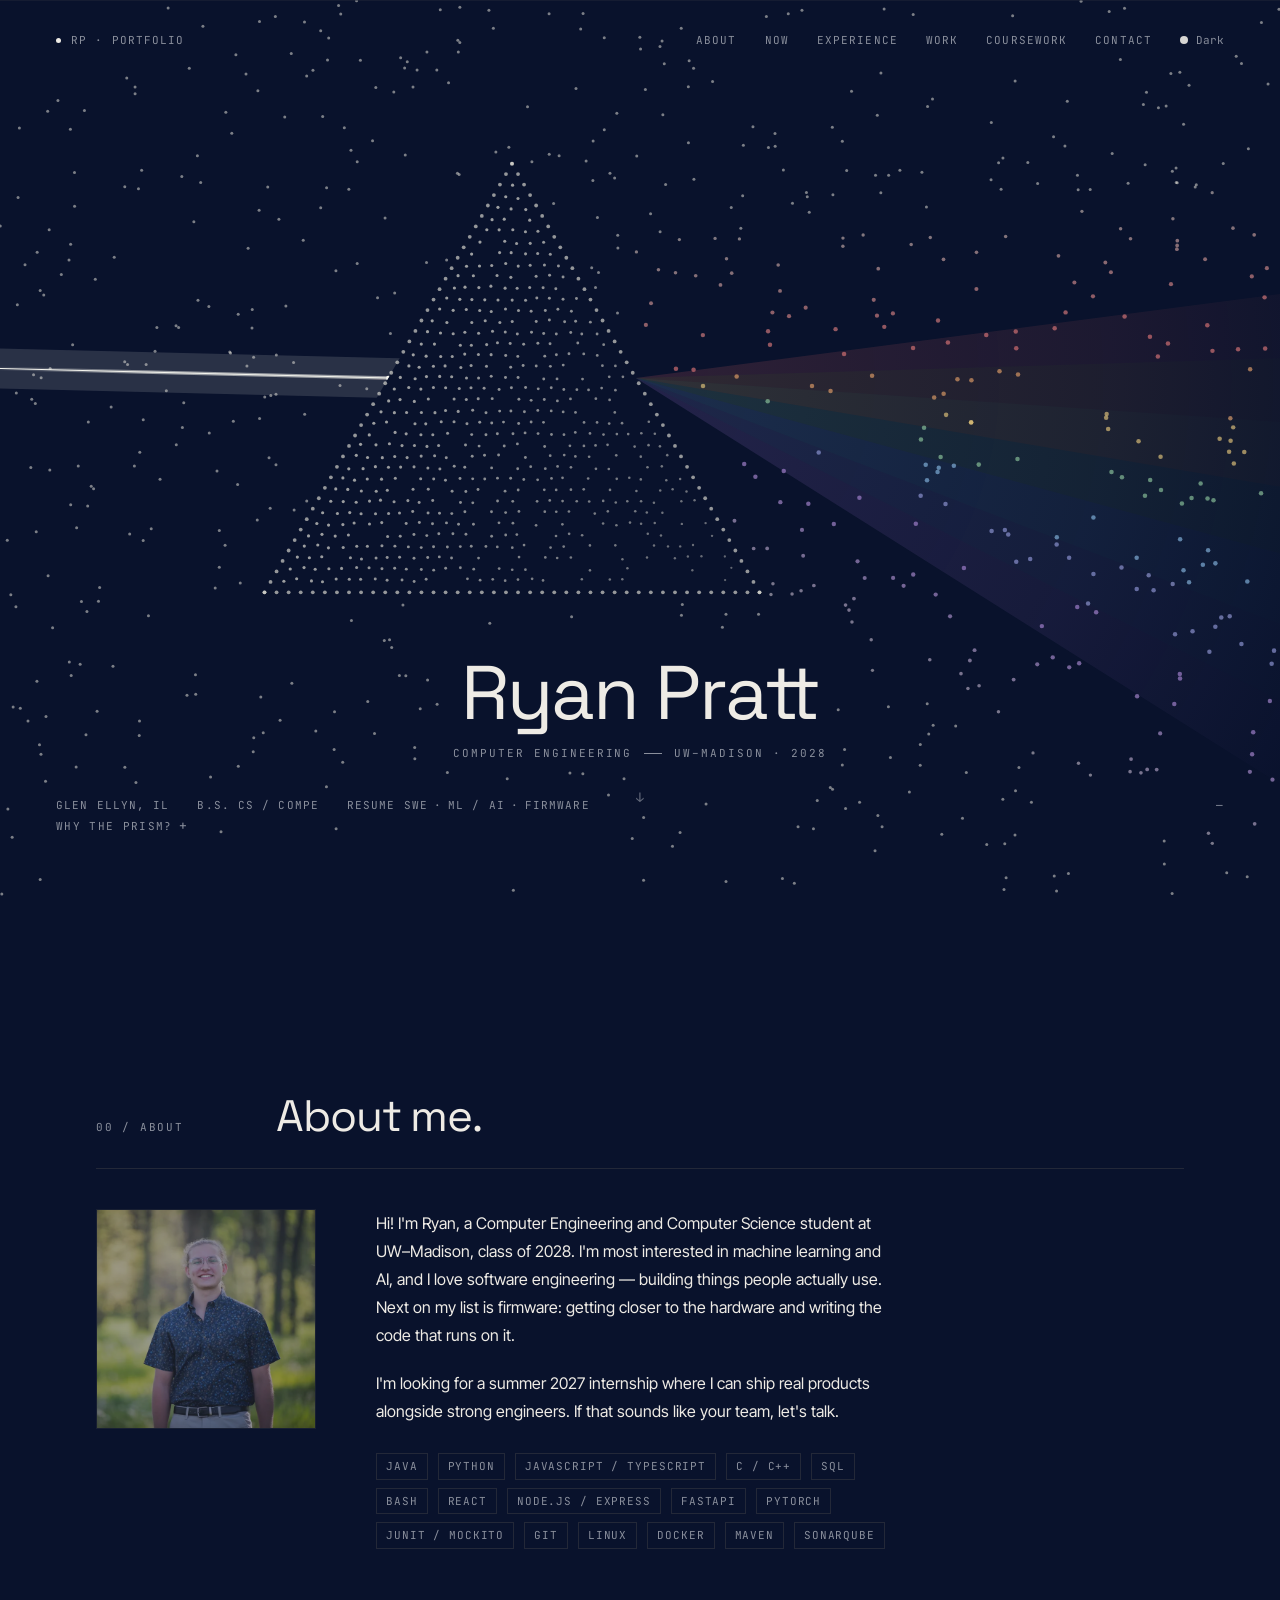
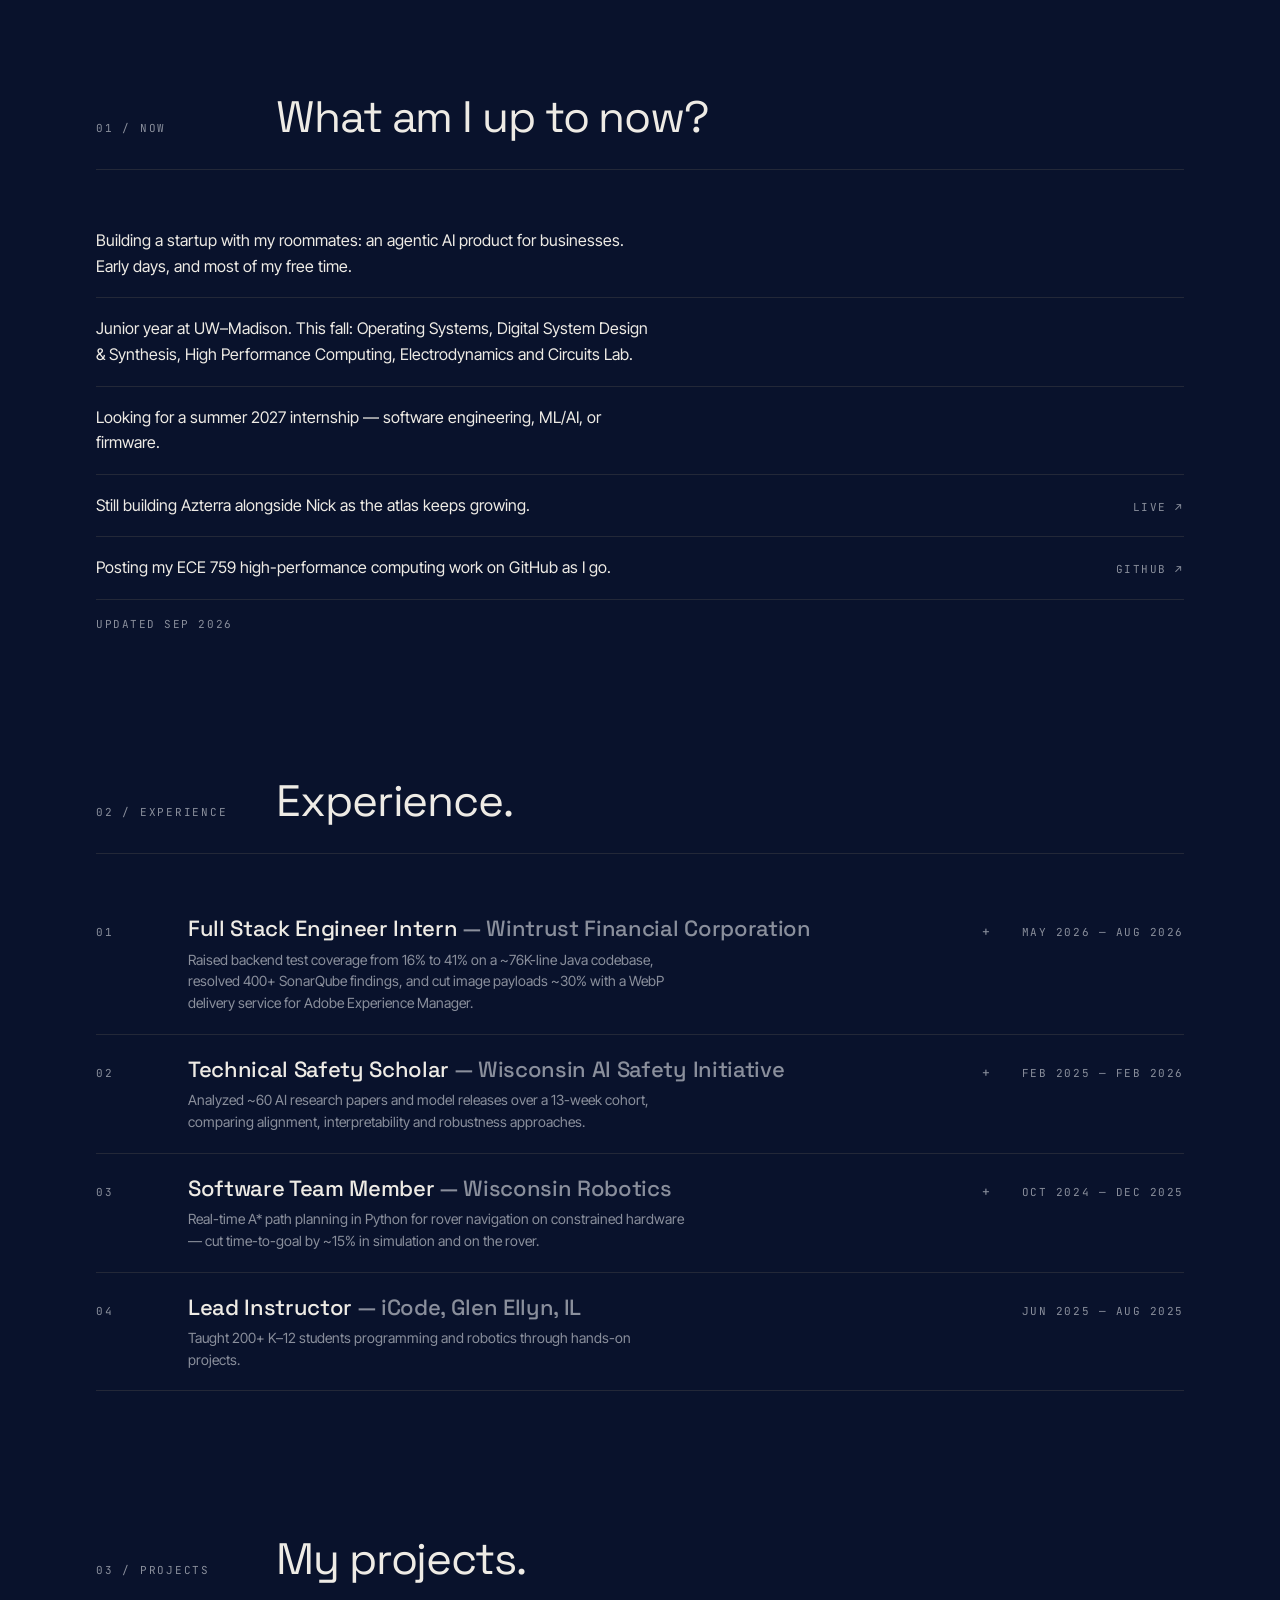
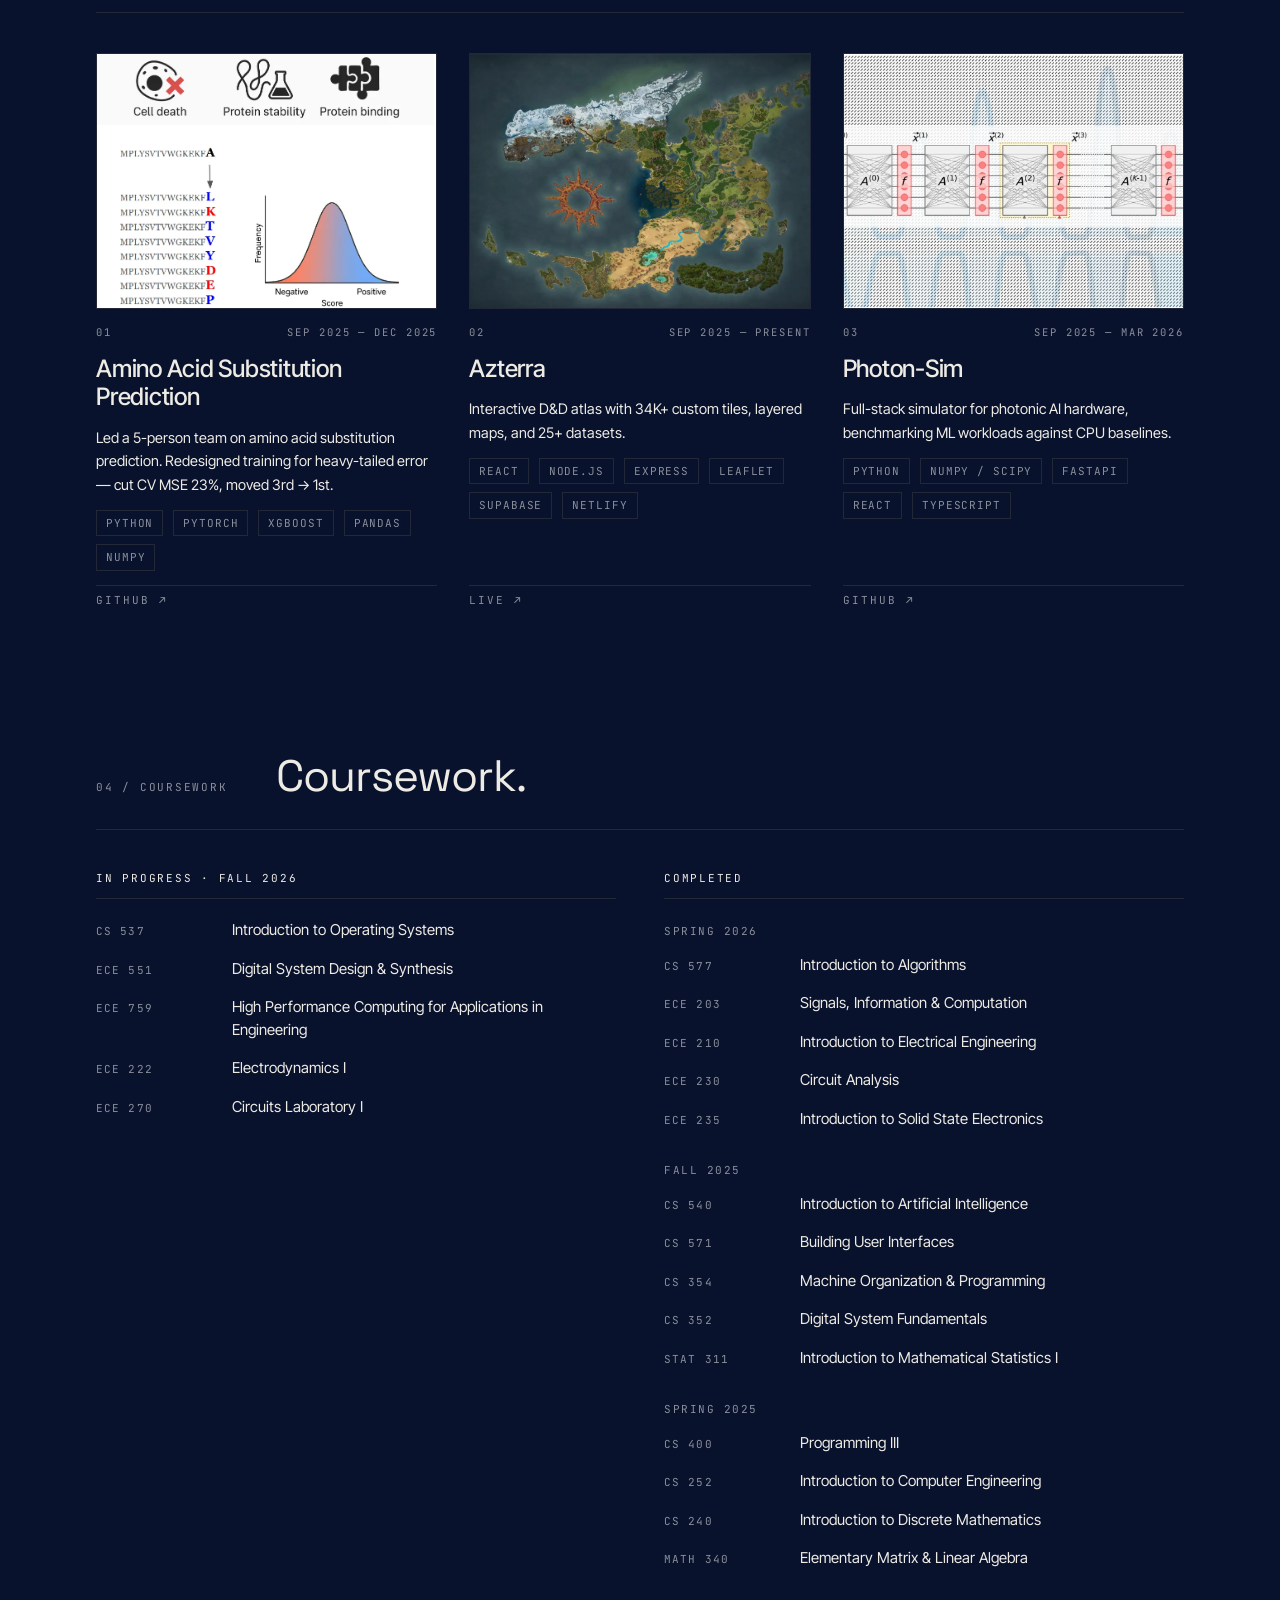
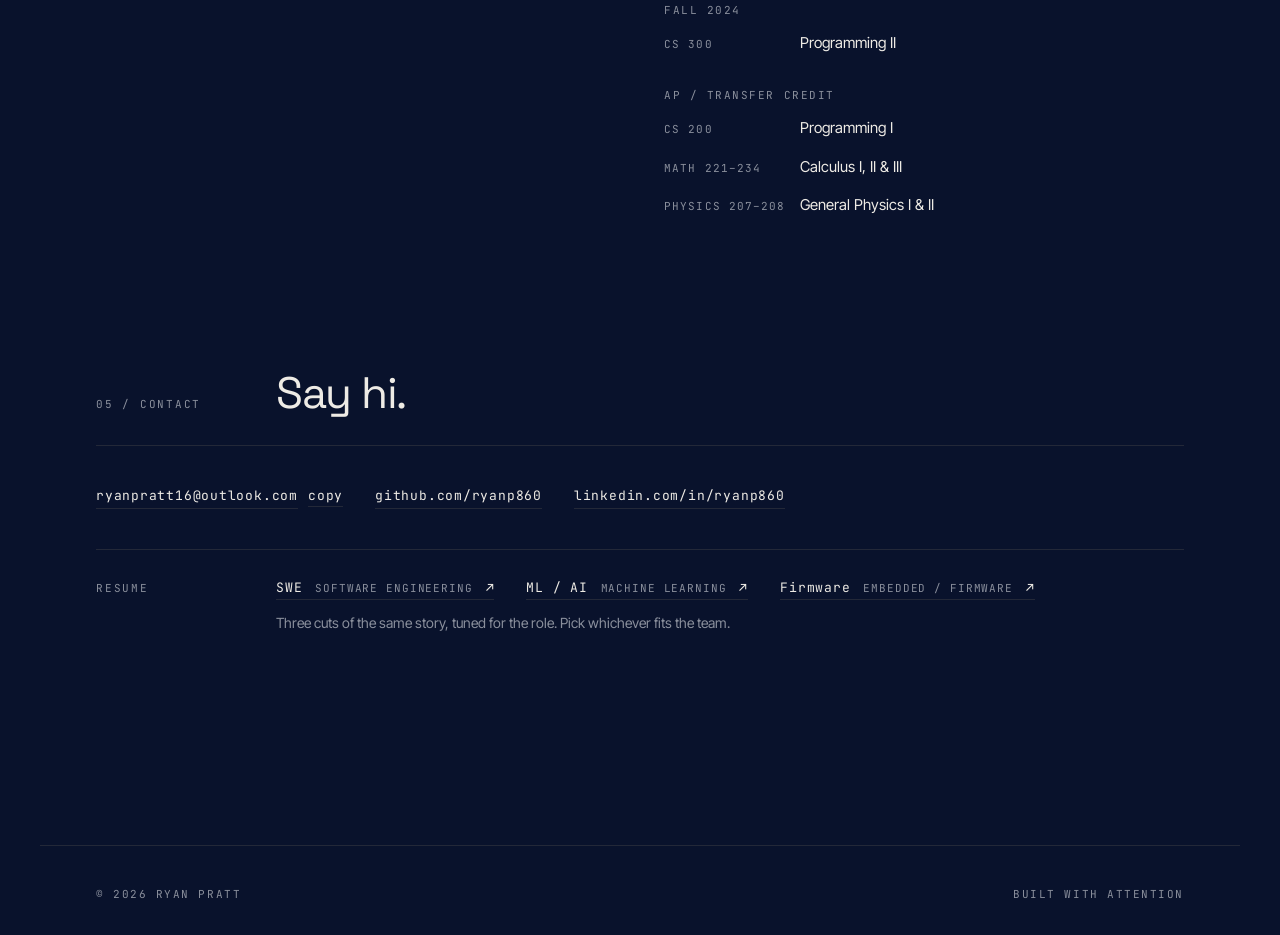
==== index.html @ c86d69ba "deploy from whoami" ====
<!doctype html>
<html lang="en">
  <head>
    <meta charset="UTF-8" />
    <meta name="viewport" content="width=device-width, initial-scale=1.0" />
    <meta name="description" content="Ryan Pratt — Computer Engineering and Computer Science student at UW–Madison. Machine learning and AI, software engineering, firmware next." />
    <title>Ryan Pratt — Portfolio</title>
    <link rel="icon" href="/favicon.svg" type="image/svg+xml" />
    <meta property="og:title" content="Ryan Pratt — Portfolio" />
    <meta property="og:description" content="Computer Engineering and Computer Science student at UW–Madison. Machine learning and AI, software engineering, firmware next." />
    <meta property="og:type" content="website" />
    <meta property="og:url" content="https://ryanp860.github.io/" />
    <meta property="og:image" content="https://ryanp860.github.io/og.jpg" />
    <meta property="og:image:width" content="1200" />
    <meta property="og:image:height" content="630" />
    <meta name="twitter:card" content="summary_large_image" />
    <meta name="theme-color" content="#09122C" />
    <script>
      // Set data-theme before React mounts so the first paint is never wrong,
      // and body transitions (see index.css) don't run on that first paint.
      // Default is always dark; only an explicit toggle (stored below) changes it.
      (function () {
        try {
          var stored = localStorage.getItem('theme');
          document.documentElement.dataset.theme = (stored === 'light' || stored === 'dark') ? stored : 'dark';
        } catch (e) {
          document.documentElement.dataset.theme = 'dark';
        }
      })();
    </script>
    <link rel="preconnect" href="https://fonts.googleapis.com" />
    <link rel="preconnect" href="https://fonts.gstatic.com" crossorigin />
    <link href="https://fonts.googleapis.com/css2?family=Space+Grotesk:wght@300;400;500;600&family=JetBrains+Mono:wght@400;500&family=Inter+Tight:wght@300;400;500&display=swap" rel="stylesheet" />
    <script type="module" crossorigin src="/assets/index-BrUn5KK0.js"></script>
    <link rel="stylesheet" crossorigin href="/assets/index-BzGbll91.css">
  </head>
  <body>
    <div id="root"></div>
  </body>
</html>
---- assets/index-BzGbll91.css ----
:root{--bg: oklch(.975 .006 80);--surface: oklch(.955 .008 80);--ink: oklch(.18 .01 270);--muted: oklch(.48 .01 270);--hairline: oklch(.85 .006 80);--font-display: "Space Grotesk", "Inter Tight", -apple-system, BlinkMacSystemFont, sans-serif;--font-body: "Inter Tight", -apple-system, BlinkMacSystemFont, sans-serif;--font-mono: "JetBrains Mono", ui-monospace, monospace}html[data-theme=dark]{--bg: #09122C;--surface: oklch(.21 .04 270);--ink: oklch(.94 .008 80);--muted: oklch(.65 .02 270);--hairline: oklch(.28 .03 270)}*{box-sizing:border-box}html,body{margin:0;padding:0}html{scroll-padding-top:var(--nav-height, 64px)}body{background:var(--bg);color:var(--ink);font-family:var(--font-body);font-weight:400;font-size:15px;line-height:1.5;-webkit-font-smoothing:antialiased;overflow-x:hidden}html[data-theme-ready] body{transition:background .9s cubic-bezier(.4,0,.2,1),color .9s cubic-bezier(.4,0,.2,1)}.skip-link{position:fixed;top:12px;left:12px;z-index:1000;transform:translateY(-150%);background:var(--bg);color:var(--ink);font-family:var(--font-mono);font-size:12px;letter-spacing:.08em;text-transform:uppercase;text-decoration:none;padding:10px 16px;border:1px solid var(--hairline);transition:transform .16s}.skip-link:focus{transform:translateY(0)}a:focus,button:focus,summary:focus{outline:none}a:focus-visible,button:focus-visible,summary:focus-visible{outline:1px solid var(--ink);outline-offset:3px}.visually-hidden{position:absolute;width:1px;height:1px;padding:0;margin:-1px;overflow:hidden;clip:rect(0,0,0,0);white-space:nowrap;border:0}.stars-canvas{position:fixed;inset:0;width:100%;height:100%;pointer-events:none;z-index:0}.hero{position:relative;min-height:100vh;min-height:100svh;z-index:1}.hero-canvas-layer{position:absolute;inset:0;z-index:0}.prism-canvas{position:absolute;inset:0;width:100%;height:100%;display:block}.hero-chrome{position:relative;z-index:2;display:grid;grid-template-rows:auto 1fr auto;min-height:100vh;min-height:100svh;padding:32px 56px;pointer-events:none}.hero-chrome>*{pointer-events:auto}.hero-chrome .stage{pointer-events:none}.chrome-row{display:flex;justify-content:space-between;align-items:center;font-family:var(--font-mono);font-size:11px;letter-spacing:.1em;text-transform:uppercase;color:var(--muted)}.chrome-row .dot{display:inline-block;width:5px;height:5px;border-radius:50%;background:var(--ink);margin-right:10px;vertical-align:middle}.chrome-row a,.chrome-row button{color:var(--muted);background:none;border:0;font:inherit;text-decoration:none;cursor:pointer;padding:0}.chrome-row a:hover,.chrome-row button:hover{color:var(--ink)}.chrome-row .group{display:flex;gap:28px;align-items:center}.site-nav{display:contents}.chrome-row a.active{color:var(--ink);text-decoration:underline;text-decoration-color:var(--hairline);text-underline-offset:5px}.fixed-nav{position:fixed;top:0;left:0;right:0;z-index:20;padding:14px 56px;background:color-mix(in oklab,var(--bg) 85%,transparent);-webkit-backdrop-filter:blur(10px);backdrop-filter:blur(10px);border-bottom:1px solid var(--hairline);transform:translateY(-100%);transition:transform .2s ease;pointer-events:none}.fixed-nav.is-visible{transform:translateY(0);pointer-events:auto}@media(prefers-reduced-motion:reduce){.fixed-nav{transition:none}}.stage{display:grid;place-items:end center;padding-bottom:4vh}.lockup{position:relative;text-align:center;pointer-events:auto}.lockup .name{font-family:var(--font-display);font-weight:400;font-style:normal;font-size:clamp(40px,6vw,76px);letter-spacing:-.03em;line-height:1;color:var(--ink)}.lockup .role{margin-top:14px;font-family:var(--font-mono);font-size:11px;letter-spacing:.18em;text-transform:uppercase;color:var(--muted)}.lockup .role .sep{display:inline-block;width:18px;height:1px;background:var(--muted);vertical-align:middle;margin:0 12px}.scroll-cue{position:absolute;left:0;right:0;top:100%;margin-top:30px;font-family:var(--font-mono);font-size:13px;line-height:1;color:var(--muted);opacity:0;animation:scroll-cue-in .5s ease forwards 1.5s,scroll-cue-drift 2s ease-in-out infinite 1.5s}@keyframes scroll-cue-in{to{opacity:.7}}@keyframes scroll-cue-drift{0%,to{transform:translateY(0)}50%{transform:translateY(6px)}}@media(prefers-reduced-motion:reduce){.scroll-cue{opacity:.7;animation:none}}.readout{font-variant-numeric:tabular-nums;min-width:170px;text-align:right}@media(max-width:720px){.hero-chrome,.fixed-nav{padding:24px 20px}.chrome-row{flex-wrap:wrap;gap:10px 16px}.chrome-row .group{gap:16px;flex-wrap:wrap}.chrome-row .group>span:first-child{white-space:nowrap}.readout{min-width:0;text-align:left}}@media(max-width:720px){.fixed-nav{padding:14px 8px}.fixed-nav .chrome-row{flex-wrap:nowrap;gap:0;letter-spacing:0}.fixed-nav .chrome-row .group:first-child{display:none}.fixed-nav .chrome-row .group:last-child{gap:5px;flex-wrap:nowrap}.fixed-nav .chrome-row a,.fixed-nav .chrome-row button{white-space:nowrap;flex-shrink:0}.fixed-nav .theme-toggle .pip{display:none!important}}main{position:relative;z-index:1;padding:120px 56px 140px;max-width:1200px;margin:0 auto}@media(max-width:720px){main{padding:80px 24px 100px}}section{padding:72px 0}html.js-reveal [data-reveal]{opacity:0;transform:translateY(12px);transition:opacity .5s ease-out,transform .5s ease-out;transition-delay:calc(var(--reveal-i, 0) * 60ms)}html.js-reveal [data-reveal].is-revealed{opacity:1;transform:translateY(0)}@media(prefers-reduced-motion:reduce){html.js-reveal [data-reveal]{opacity:1;transform:none;transition:none}}.section-head{display:grid;grid-template-columns:140px 1fr;gap:40px;align-items:baseline;padding-bottom:28px;border-bottom:1px solid var(--hairline)}.section-head .marker{font-family:var(--font-mono);font-size:11px;letter-spacing:.16em;text-transform:uppercase;color:var(--muted)}.section-head h2{margin:0;font-family:var(--font-display);font-weight:400;font-size:clamp(28px,3.6vw,44px);letter-spacing:-.025em;line-height:1.1}.section-head h2 em,.proj-head-row h2 em{font-style:normal}.two-col{display:grid;grid-template-columns:minmax(180px,240px) 1fr;gap:40px;margin-top:40px}.two-col .marker{font-family:var(--font-mono);font-size:11px;letter-spacing:.16em;text-transform:uppercase;color:var(--muted);padding-top:4px}@media(max-width:720px){.section-head,.two-col{grid-template-columns:1fr;gap:16px}}.proj-head-row{display:flex;align-items:baseline;gap:20px;flex-wrap:wrap}.proj-head-row h2{flex:0 0 auto}.proj-peek{background:none;border:none;font-family:var(--font-mono);font-size:12px;letter-spacing:.06em;color:var(--muted);cursor:pointer;padding:0 0 4px;margin-left:4px;text-decoration:none;transition:color .16s}.proj-peek:hover{color:var(--ink)}.back-arrow{background:none;border:1px solid var(--hairline);width:34px;height:34px;border-radius:50%;color:var(--ink);cursor:pointer;font-size:16px;line-height:1;display:inline-flex;align-items:center;justify-content:center;transition:border-color .16s,transform .16s;flex:0 0 auto}.back-arrow:hover{border-color:var(--ink);transform:translate(-2px)}.proj-link.placeholder{color:var(--muted);opacity:.6}@keyframes slideInFromRight{0%{opacity:0;transform:translate(28px)}to{opacity:1;transform:translate(0)}}@keyframes slideInFromLeft{0%{opacity:0;transform:translate(-28px)}to{opacity:1;transform:translate(0)}}.proj-slide-in-forward{animation:slideInFromRight .38s cubic-bezier(.2,.7,.2,1) both}.proj-slide-in-back{animation:slideInFromLeft .38s cubic-bezier(.2,.7,.2,1) both}.proj-slide-in{animation:slideInFromRight .38s cubic-bezier(.2,.7,.2,1) both}@keyframes projEnterRight{0%{opacity:0;transform:translate(32px)}to{opacity:1;transform:translate(0)}}@keyframes projEnterLeft{0%{opacity:0;transform:translate(-32px)}to{opacity:1;transform:translate(0)}}@keyframes projExitLeft{0%{opacity:1;transform:translate(0)}to{opacity:0;transform:translate(-24px)}}@keyframes projExitRight{0%{opacity:1;transform:translate(0)}to{opacity:0;transform:translate(24px)}}.proj-enter-forward{animation:projEnterRight .3s cubic-bezier(.2,.7,.2,1) both}.proj-enter-back{animation:projEnterLeft .3s cubic-bezier(.2,.7,.2,1) both}.proj-exit-forward{animation:projExitLeft .22s cubic-bezier(.5,0,.75,0) both;pointer-events:none}.proj-exit-back{animation:projExitRight .22s cubic-bezier(.5,0,.75,0) both;pointer-events:none}@media(prefers-reduced-motion:reduce){.proj-slide-in-forward,.proj-slide-in-back,.proj-slide-in,.proj-enter-forward,.proj-enter-back,.proj-exit-forward,.proj-exit-back{animation:none}}.proj-grid{margin-top:40px;display:grid;grid-template-columns:repeat(3,1fr);gap:32px}.proj-card{position:relative;display:flex;flex-direction:column;gap:14px}.proj-title-link{color:inherit;text-decoration:none}.proj-title-link:after{content:"";position:absolute;inset:0}.proj-image{aspect-ratio:4 / 3;width:100%;background:var(--surface);border:1px solid var(--hairline);display:flex;align-items:center;justify-content:center;overflow:hidden;position:relative}.proj-image img{width:100%;height:100%;object-fit:cover;display:block;transition:transform .4s ease}.proj-card:hover .proj-image img{transform:scale(1.02)}.proj-image>span{font-family:var(--font-mono);font-size:10.5px;letter-spacing:.2em;text-transform:uppercase;color:var(--muted);opacity:.6}.proj-meta{display:flex;justify-content:space-between;align-items:baseline;font-family:var(--font-mono);font-size:10.5px;letter-spacing:.18em;text-transform:uppercase;color:var(--muted);padding-top:2px}.proj-title{margin:0;font-family:var(--font-body);font-style:normal;font-weight:500;font-size:clamp(20px,2vw,24px);line-height:1.2;letter-spacing:-.01em;color:var(--ink)}.proj-blurb{margin:0;font-size:14.5px;line-height:1.6;color:var(--ink);max-width:44ch;text-wrap:pretty}.proj-tech{list-style:none;padding:0;margin:0;display:flex;flex-wrap:wrap;gap:8px 10px}.proj-tech li{font-family:var(--font-mono);font-size:11px;letter-spacing:.08em;text-transform:uppercase;color:var(--muted);border:1px solid var(--hairline);padding:4px 9px}.proj-link{position:relative;z-index:1;font-family:var(--font-mono);font-size:11px;letter-spacing:.18em;text-transform:uppercase;color:var(--muted);text-decoration:none;margin-top:auto;padding-top:6px;border-top:1px solid var(--hairline);transition:color .16s}.proj-link:hover{color:var(--ink)}@media(max-width:880px){.proj-grid{grid-template-columns:1fr;gap:44px}.proj-image{aspect-ratio:16 / 10}}.about-photo{display:flex;justify-content:flex-start;align-items:flex-start}.photo-slot{aspect-ratio:1 / 1;width:100%;max-width:220px;background:var(--surface);border:1px solid var(--hairline);display:flex;align-items:center;justify-content:center;font-family:var(--font-mono);font-size:10px;letter-spacing:.2em;text-transform:uppercase;color:var(--muted);opacity:.6}.photo-slot img{width:100%;height:100%;object-fit:cover;object-position:100% center;display:block}.about p{max-width:58ch;font-size:16px;line-height:1.75;margin:0 0 20px;color:var(--ink)}.about-skills{list-style:none;padding:0;margin:28px 0 0;display:flex;flex-wrap:wrap;gap:8px 10px;max-width:58ch}.about-skills li{font-family:var(--font-mono);font-size:11px;letter-spacing:.08em;text-transform:uppercase;color:var(--muted);border:1px solid var(--hairline);padding:4px 9px}.now-list{list-style:none;padding:0;margin:40px 0 0}.now-list li{display:flex;justify-content:space-between;align-items:baseline;gap:24px;padding:18px 0;border-bottom:1px solid var(--hairline)}.now-text{font-size:16px;line-height:1.6;max-width:62ch;color:var(--ink)}.now-link{flex:0 0 auto;font-family:var(--font-mono);font-size:11px;letter-spacing:.14em;text-transform:uppercase;color:var(--muted);text-decoration:none;transition:color .16s}.now-link:hover{color:var(--ink)}.now-updated{margin:16px 0 0;font-family:var(--font-mono);font-size:11px;letter-spacing:.14em;text-transform:uppercase;color:var(--muted)}@media(max-width:720px){.now-list li{flex-direction:column;gap:8px}}.course-cols{display:grid;grid-template-columns:1fr 1fr;gap:48px;margin-top:40px}.course-term{font-family:var(--font-mono);font-size:11px;letter-spacing:.16em;text-transform:uppercase;color:var(--ink);padding-bottom:12px;border-bottom:1px solid var(--hairline)}.course-subterm{font-family:var(--font-mono);font-size:11px;letter-spacing:.14em;text-transform:uppercase;color:var(--muted);margin:24px 0 6px}.course-group-current .course-list{margin-top:12px}.course-list{list-style:none;padding:0;margin:0}.course-list li{display:grid;grid-template-columns:120px 1fr;gap:16px;align-items:baseline;padding:8px 0}.course-code{font-family:var(--font-mono);font-size:11px;letter-spacing:.1em;color:var(--muted);white-space:nowrap}.course-name{font-size:15px;line-height:1.5;color:var(--ink)}@media(max-width:880px){.course-cols{grid-template-columns:1fr;gap:40px}}@media(max-width:720px){.course-list li{grid-template-columns:100px 1fr;gap:12px}}.contact-row{margin-top:40px;display:flex;flex-wrap:wrap;gap:32px}.contact-row a{font-family:var(--font-mono);font-size:13px;letter-spacing:.06em;color:var(--ink);text-decoration:none;border-bottom:1px solid var(--hairline);padding-bottom:2px;transition:border-color .16s}.contact-row a:hover{border-color:var(--ink)}.contact-email-pair{display:inline-flex;align-items:baseline;gap:10px}.copy-btn{font-family:var(--font-mono);font-size:13px;letter-spacing:.06em;color:var(--ink);background:none;border:0;border-bottom:1px solid var(--hairline);padding:0 0 2px;cursor:pointer;transition:border-color .16s}.copy-btn:hover{border-color:var(--ink)}.chrome-row .resume-links a{border-bottom:1px solid transparent;transition:color .16s,border-color .16s}.chrome-row .resume-links a:hover{color:var(--ink);border-bottom-color:var(--hairline)}.chrome-row .resume-sep{margin:0 6px}.resume-row{margin-top:40px;padding-top:28px;border-top:1px solid var(--hairline);display:grid;grid-template-columns:140px 1fr;gap:12px 40px;align-items:baseline}.resume-label{font-family:var(--font-mono);font-size:11px;letter-spacing:.16em;text-transform:uppercase;color:var(--muted)}.resume-list{display:flex;flex-wrap:wrap;gap:12px 32px}.resume-list a{font-family:var(--font-mono);font-size:13px;letter-spacing:.06em;color:var(--ink);text-decoration:none;border-bottom:1px solid var(--hairline);padding-bottom:2px;transition:border-color .16s}.resume-list a:hover{border-color:var(--ink)}.resume-note{color:var(--muted);font-size:11px;letter-spacing:.08em;text-transform:uppercase;margin:0 4px}.resume-hint{grid-column:2;margin:0;font-size:14px;color:var(--muted);max-width:58ch}@media(max-width:720px){.resume-row{grid-template-columns:1fr;gap:12px}.resume-hint{grid-column:1}}.exp-list{list-style:none;padding:0;margin:0}.exp-list li{display:grid;grid-template-columns:60px 1fr auto;gap:32px;align-items:baseline;padding:20px 0;border-bottom:1px solid var(--hairline)}.exp-list .num{font-family:var(--font-mono);font-size:11px;letter-spacing:.16em;color:var(--muted)}.exp-list .role-title{font-family:var(--font-display);font-style:normal;font-weight:500;font-size:clamp(18px,1.8vw,22px);line-height:1.3;letter-spacing:-.015em}.exp-list .role-title .org{font-style:normal;color:var(--muted)}.exp-list .role-body{display:flex;flex-direction:column;gap:6px}.exp-list li.is-toggleable{cursor:pointer}.exp-list .role-title-btn{display:flex;align-items:baseline;justify-content:space-between;gap:16px;width:100%;background:none;border:none;padding:0;margin:0;font:inherit;color:inherit;text-align:left;cursor:pointer}.exp-list .role-title-btn:disabled{cursor:default}.exp-list .role-title-btn:after{content:"+";flex:0 0 auto;font-family:var(--font-mono);font-size:13px;font-weight:400;line-height:1;color:var(--muted);transition:color .14s,opacity .14s}.exp-list .role-title-btn:disabled:after{content:""}.exp-list .role-title-btn[aria-expanded=true]:after{content:"−"}.exp-list li.is-toggleable:hover .role-title-btn:after,.exp-list .role-title-btn[aria-expanded=true]:after{color:var(--ink)}.exp-list .role-blurb{font-family:var(--font-body);font-size:14px;line-height:1.55;color:var(--muted);max-width:62ch}.exp-list .when{font-family:var(--font-mono);font-size:11px;letter-spacing:.14em;text-transform:uppercase;color:var(--muted);white-space:nowrap}@media(max-width:720px){.exp-list li{grid-template-columns:1fr;gap:4px}}@keyframes expBulletsIn{0%{opacity:0;transform:translateY(4px)}to{opacity:1;transform:translateY(0)}}.exp-list .role-bullets{list-style:none;margin:0;padding:12px 0 0;max-width:62ch;display:flex;flex-direction:column;gap:6px;animation:expBulletsIn .2s cubic-bezier(.2,.7,.2,1) both}.exp-list .role-bullets li{display:block;padding:0;border:none;font-family:var(--font-body);font-size:14px;line-height:1.55;color:var(--muted)}.exp-list .role-bullets li:before{content:"→ ";font-family:var(--font-mono)}@media(prefers-reduced-motion:reduce){.exp-list .role-bullets{animation:none}}.prism-why{padding-bottom:32px;align-self:end}.prism-why-sum{display:inline-flex;align-items:center;gap:7px;font-family:var(--font-mono);font-size:11px;letter-spacing:.12em;text-transform:uppercase;color:var(--muted);cursor:pointer;list-style:none;-webkit-user-select:none;user-select:none;border-bottom:1px solid transparent;transition:color .2s,border-color .2s}.prism-why-sum::-webkit-details-marker{display:none}.prism-why-sum:after{content:"+";font-size:13px;line-height:1;font-weight:400;transition:opacity .14s}details.prism-why[open] .prism-why-sum:after{content:"−"}.prism-why-sum:hover{color:var(--ink);border-bottom-color:var(--hairline)}details.prism-why[open] .prism-why-sum{color:var(--ink)}@keyframes prismWhyIn{0%{opacity:0;transform:translateY(6px)}to{opacity:1;transform:translateY(0)}}.prism-why-body{padding-top:16px;max-width:400px;animation:prismWhyIn .24s cubic-bezier(.2,.7,.2,1) both}.prism-why-body p{margin:0;font-family:var(--font-body);font-size:13px;line-height:1.65;color:var(--muted)}@media(prefers-reduced-motion:reduce){.prism-why-body{animation:none}.skip-link,.proj-image img{transition:none}.proj-card:hover .proj-image img{transform:none}}footer{position:relative;z-index:1;padding:40px 56px 32px;display:flex;justify-content:space-between;font-family:var(--font-mono);font-size:11px;letter-spacing:.14em;text-transform:uppercase;color:var(--muted);border-top:1px solid var(--hairline);max-width:1200px;margin:0 auto}
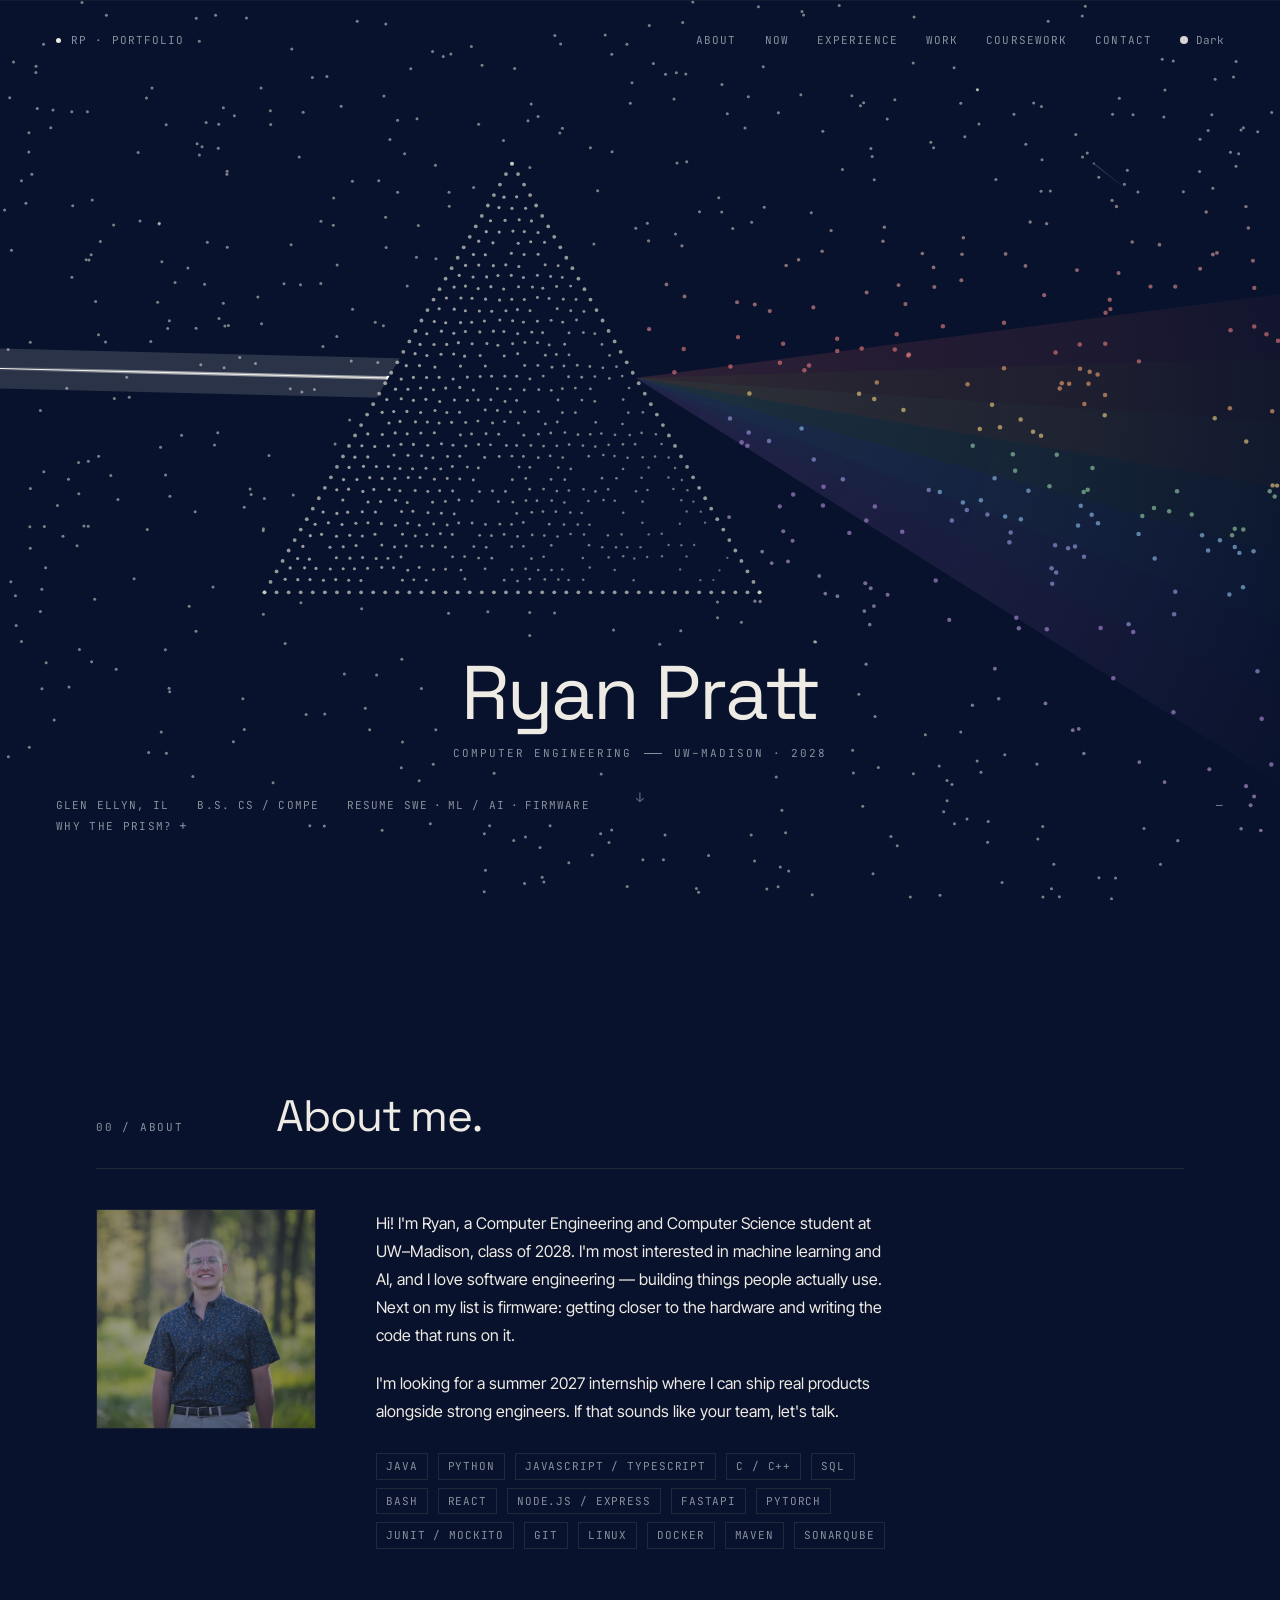
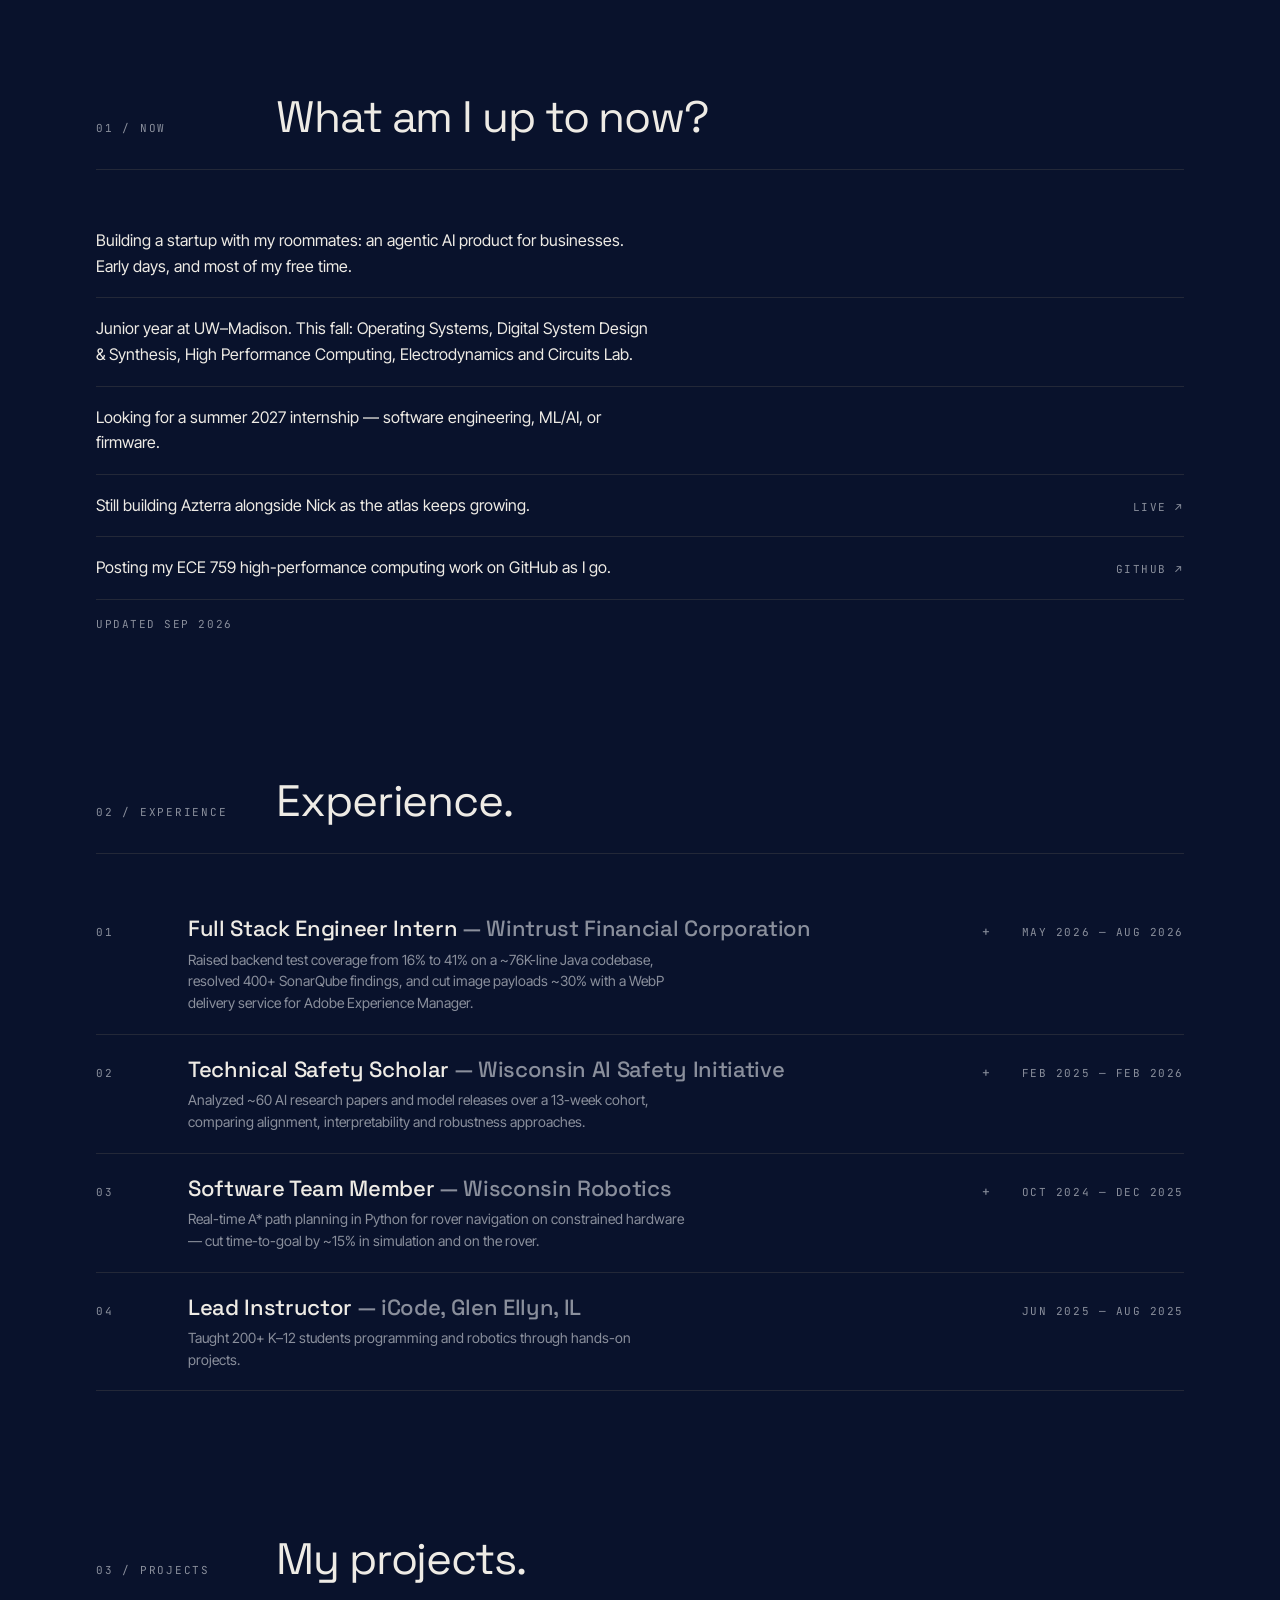
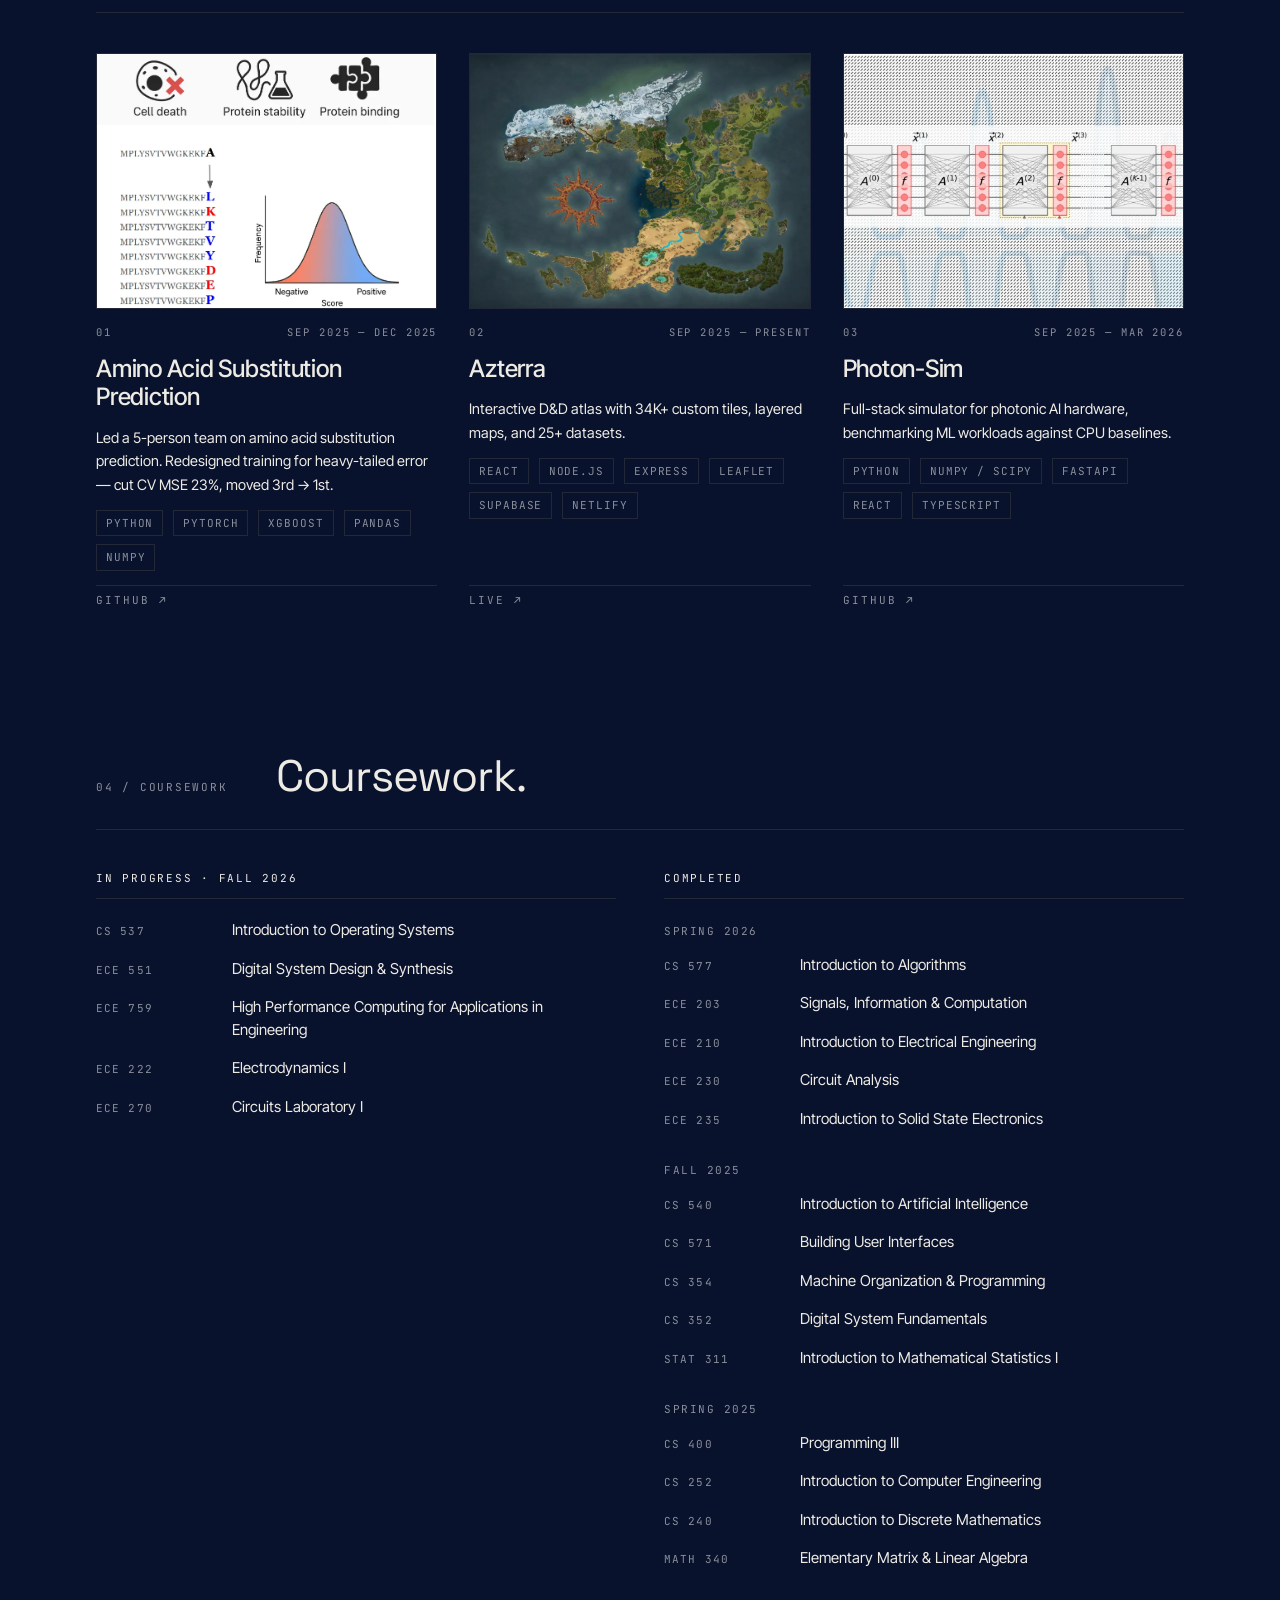
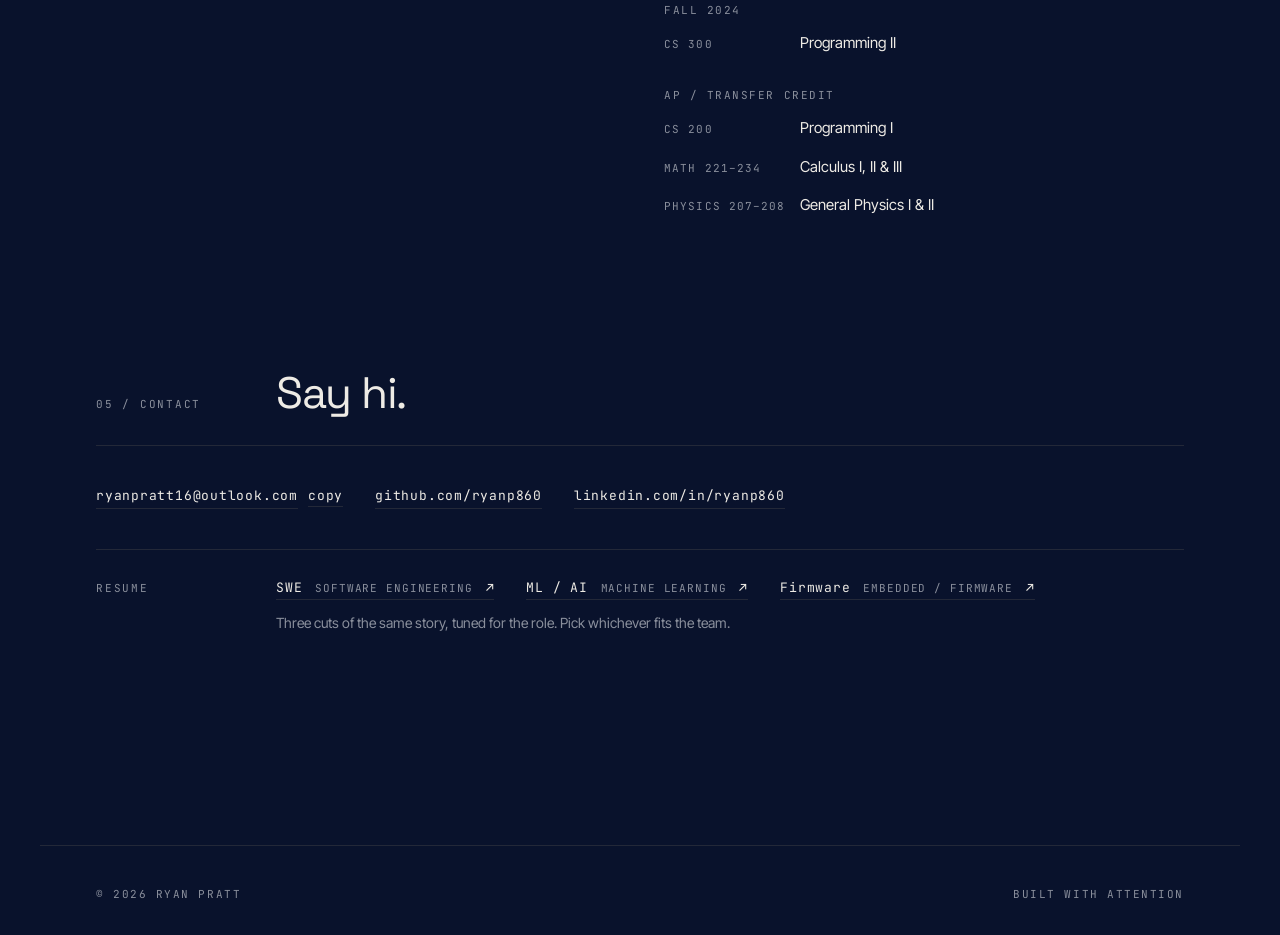
==== commit 650ea110: "deploy from whoami" ====
--- a/index.html
+++ b/index.html
@@ -31,8 +31,8 @@
     <link rel="preconnect" href="https://fonts.googleapis.com" />
     <link rel="preconnect" href="https://fonts.gstatic.com" crossorigin />
     <link href="https://fonts.googleapis.com/css2?family=Space+Grotesk:wght@300;400;500;600&family=JetBrains+Mono:wght@400;500&family=Inter+Tight:wght@300;400;500&display=swap" rel="stylesheet" />
-    <script type="module" crossorigin src="/assets/index-BrUn5KK0.js"></script>
-    <link rel="stylesheet" crossorigin href="/assets/index-BzGbll91.css">
+    <script type="module" crossorigin src="/assets/index-DTjeVTrG.js"></script>
+    <link rel="stylesheet" crossorigin href="/assets/index-DzYwSUNK.css">
   </head>
   <body>
     <div id="root"></div>
--- a/assets/index-DzYwSUNK.css
+++ b/assets/index-DzYwSUNK.css
@@ -0,0 +1 @@
+:root{--bg: oklch(.975 .006 80);--surface: oklch(.955 .008 80);--ink: oklch(.18 .01 270);--muted: oklch(.48 .01 270);--hairline: oklch(.85 .006 80);--font-display: "Space Grotesk", "Inter Tight", -apple-system, BlinkMacSystemFont, sans-serif;--font-body: "Inter Tight", -apple-system, BlinkMacSystemFont, sans-serif;--font-mono: "JetBrains Mono", ui-monospace, monospace}html[data-theme=dark]{--bg: #09122C;--surface: oklch(.21 .04 270);--ink: oklch(.94 .008 80);--muted: oklch(.65 .02 270);--hairline: oklch(.28 .03 270)}*{box-sizing:border-box}html,body{margin:0;padding:0}html{scroll-padding-top:var(--nav-height, 64px)}body{background:var(--bg);color:var(--ink);font-family:var(--font-body);font-weight:400;font-size:15px;line-height:1.5;-webkit-font-smoothing:antialiased;overflow-x:hidden}html[data-theme-ready] body{transition:background .9s cubic-bezier(.4,0,.2,1),color .9s cubic-bezier(.4,0,.2,1)}.skip-link{position:fixed;top:12px;left:12px;z-index:1000;transform:translateY(-150%);background:var(--bg);color:var(--ink);font-family:var(--font-mono);font-size:12px;letter-spacing:.08em;text-transform:uppercase;text-decoration:none;padding:10px 16px;border:1px solid var(--hairline);transition:transform .16s}.skip-link:focus{transform:translateY(0)}a:focus,button:focus,summary:focus{outline:none}a:focus-visible,button:focus-visible,summary:focus-visible{outline:1px solid var(--ink);outline-offset:3px}.visually-hidden{position:absolute;width:1px;height:1px;padding:0;margin:-1px;overflow:hidden;clip:rect(0,0,0,0);white-space:nowrap;border:0}.stars-canvas{position:fixed;inset:0;width:100%;height:100%;pointer-events:none;z-index:0}.hero{position:relative;min-height:100vh;min-height:100svh;z-index:1}.hero-canvas-layer{position:absolute;inset:0;z-index:0}.prism-canvas{position:absolute;inset:0;width:100%;height:100%;display:block}.hero-chrome{position:relative;z-index:2;display:grid;grid-template-rows:auto 1fr auto;min-height:100vh;min-height:100svh;padding:32px 56px;pointer-events:none}.hero-chrome>*{pointer-events:auto}.hero-chrome .stage{pointer-events:none}.chrome-row{display:flex;justify-content:space-between;align-items:center;font-family:var(--font-mono);font-size:11px;letter-spacing:.1em;text-transform:uppercase;color:var(--muted)}.chrome-row .dot{display:inline-block;width:5px;height:5px;border-radius:50%;background:var(--ink);margin-right:10px;vertical-align:middle}.chrome-row a,.chrome-row button{color:var(--muted);background:none;border:0;font:inherit;text-decoration:none;cursor:pointer;padding:0}.chrome-row a:hover,.chrome-row button:hover{color:var(--ink)}.chrome-row .group{display:flex;gap:28px;align-items:center}.site-nav{display:contents}.chrome-row a.active{color:var(--ink);text-decoration:underline;text-decoration-color:var(--hairline);text-underline-offset:5px}.fixed-nav{position:fixed;top:0;left:0;right:0;z-index:20;padding:14px 56px;background:color-mix(in oklab,var(--bg) 85%,transparent);-webkit-backdrop-filter:blur(10px);backdrop-filter:blur(10px);border-bottom:1px solid var(--hairline);transform:translateY(-100%);transition:transform .2s ease;pointer-events:none}.fixed-nav.is-visible{transform:translateY(0);pointer-events:auto}@media(prefers-reduced-motion:reduce){.fixed-nav{transition:none}}.stage{display:grid;place-items:end center;padding-bottom:4vh}.lockup{position:relative;text-align:center;pointer-events:auto}.lockup .name{font-family:var(--font-display);font-weight:400;font-style:normal;font-size:clamp(40px,6vw,76px);letter-spacing:-.03em;line-height:1;color:var(--ink)}.lockup .role{margin-top:14px;font-family:var(--font-mono);font-size:11px;letter-spacing:.18em;text-transform:uppercase;color:var(--muted)}.lockup .role .sep{display:inline-block;width:18px;height:1px;background:var(--muted);vertical-align:middle;margin:0 12px}.scroll-cue{position:absolute;left:0;right:0;top:100%;margin-top:30px;font-family:var(--font-mono);font-size:13px;line-height:1;color:var(--muted);opacity:0;animation:scroll-cue-in .5s ease forwards 1.5s,scroll-cue-drift 2s ease-in-out infinite 1.5s}@keyframes scroll-cue-in{to{opacity:.7}}@keyframes scroll-cue-drift{0%,to{transform:translateY(0)}50%{transform:translateY(6px)}}@media(prefers-reduced-motion:reduce){.scroll-cue{opacity:.7;animation:none}}.readout{font-variant-numeric:tabular-nums;min-width:170px;text-align:right}@media(max-width:720px){.hero-chrome,.fixed-nav{padding:24px 20px}.chrome-row{flex-wrap:wrap;gap:10px 16px}.chrome-row .group{gap:16px;flex-wrap:wrap}.chrome-row .group>span:first-child{white-space:nowrap}.readout{min-width:0;text-align:left}}@media(max-width:1200px){.stage{padding-bottom:max(4vh,36px)}.scroll-cue{margin-top:10px}}@media(max-width:720px){.fixed-nav{padding:14px 8px}.fixed-nav .chrome-row{flex-wrap:nowrap;gap:0;letter-spacing:0}.fixed-nav .chrome-row .group:first-child{display:none}.fixed-nav .chrome-row .group:last-child{gap:5px;flex-wrap:nowrap}.fixed-nav .chrome-row a,.fixed-nav .chrome-row button{white-space:nowrap;flex-shrink:0}.fixed-nav .theme-toggle .pip{display:none!important}}main{position:relative;z-index:1;padding:120px 56px 140px;max-width:1200px;margin:0 auto}@media(max-width:720px){main{padding:80px 24px 100px}}section{padding:72px 0}html.js-reveal [data-reveal]{opacity:0;transform:translateY(12px);transition:opacity .5s ease-out,transform .5s ease-out;transition-delay:calc(var(--reveal-i, 0) * 60ms)}html.js-reveal [data-reveal].is-revealed{opacity:1;transform:translateY(0)}@media(prefers-reduced-motion:reduce){html.js-reveal [data-reveal]{opacity:1;transform:none;transition:none}}.section-head{display:grid;grid-template-columns:140px 1fr;gap:40px;align-items:baseline;padding-bottom:28px;border-bottom:1px solid var(--hairline)}.section-head .marker{font-family:var(--font-mono);font-size:11px;letter-spacing:.16em;text-transform:uppercase;color:var(--muted)}.section-head h2{margin:0;font-family:var(--font-display);font-weight:400;font-size:clamp(28px,3.6vw,44px);letter-spacing:-.025em;line-height:1.1}.section-head h2 em,.proj-head-row h2 em{font-style:normal}.two-col{display:grid;grid-template-columns:minmax(180px,240px) 1fr;gap:40px;margin-top:40px}.two-col .marker{font-family:var(--font-mono);font-size:11px;letter-spacing:.16em;text-transform:uppercase;color:var(--muted);padding-top:4px}@media(max-width:720px){.section-head,.two-col{grid-template-columns:1fr;gap:16px}}.proj-head-row{display:flex;align-items:baseline;gap:20px;flex-wrap:wrap}.proj-head-row h2{flex:0 0 auto}.proj-peek{background:none;border:none;font-family:var(--font-mono);font-size:12px;letter-spacing:.06em;color:var(--muted);cursor:pointer;padding:0 0 4px;margin-left:4px;text-decoration:none;transition:color .16s}.proj-peek:hover{color:var(--ink)}.back-arrow{background:none;border:1px solid var(--hairline);width:34px;height:34px;border-radius:50%;color:var(--ink);cursor:pointer;font-size:16px;line-height:1;display:inline-flex;align-items:center;justify-content:center;transition:border-color .16s,transform .16s;flex:0 0 auto}.back-arrow:hover{border-color:var(--ink);transform:translate(-2px)}.proj-link.placeholder{color:var(--muted);opacity:.6}@keyframes slideInFromRight{0%{opacity:0;transform:translate(28px)}to{opacity:1;transform:translate(0)}}@keyframes slideInFromLeft{0%{opacity:0;transform:translate(-28px)}to{opacity:1;transform:translate(0)}}.proj-slide-in-forward{animation:slideInFromRight .38s cubic-bezier(.2,.7,.2,1) both}.proj-slide-in-back{animation:slideInFromLeft .38s cubic-bezier(.2,.7,.2,1) both}.proj-slide-in{animation:slideInFromRight .38s cubic-bezier(.2,.7,.2,1) both}@keyframes projEnterRight{0%{opacity:0;transform:translate(32px)}to{opacity:1;transform:translate(0)}}@keyframes projEnterLeft{0%{opacity:0;transform:translate(-32px)}to{opacity:1;transform:translate(0)}}@keyframes projExitLeft{0%{opacity:1;transform:translate(0)}to{opacity:0;transform:translate(-24px)}}@keyframes projExitRight{0%{opacity:1;transform:translate(0)}to{opacity:0;transform:translate(24px)}}.proj-enter-forward{animation:projEnterRight .3s cubic-bezier(.2,.7,.2,1) both}.proj-enter-back{animation:projEnterLeft .3s cubic-bezier(.2,.7,.2,1) both}.proj-exit-forward{animation:projExitLeft .22s cubic-bezier(.5,0,.75,0) both;pointer-events:none}.proj-exit-back{animation:projExitRight .22s cubic-bezier(.5,0,.75,0) both;pointer-events:none}@media(prefers-reduced-motion:reduce){.proj-slide-in-forward,.proj-slide-in-back,.proj-slide-in,.proj-enter-forward,.proj-enter-back,.proj-exit-forward,.proj-exit-back{animation:none}}.proj-grid{margin-top:40px;display:grid;grid-template-columns:repeat(3,1fr);gap:32px}.proj-card{position:relative;display:flex;flex-direction:column;gap:14px}.proj-title-link{color:inherit;text-decoration:none}.proj-title-link:after{content:"";position:absolute;inset:0}.proj-image{aspect-ratio:4 / 3;width:100%;background:var(--surface);border:1px solid var(--hairline);display:flex;align-items:center;justify-content:center;overflow:hidden;position:relative}.proj-image img{width:100%;height:100%;object-fit:cover;display:block;transition:transform .4s ease}.proj-card:hover .proj-image img{transform:scale(1.02)}.proj-image>span{font-family:var(--font-mono);font-size:10.5px;letter-spacing:.2em;text-transform:uppercase;color:var(--muted);opacity:.6}.proj-meta{display:flex;justify-content:space-between;align-items:baseline;font-family:var(--font-mono);font-size:10.5px;letter-spacing:.18em;text-transform:uppercase;color:var(--muted);padding-top:2px}.proj-title{margin:0;font-family:var(--font-body);font-style:normal;font-weight:500;font-size:clamp(20px,2vw,24px);line-height:1.2;letter-spacing:-.01em;color:var(--ink)}.proj-blurb{margin:0;font-size:14.5px;line-height:1.6;color:var(--ink);max-width:44ch;text-wrap:pretty}.proj-tech{list-style:none;padding:0;margin:0;display:flex;flex-wrap:wrap;gap:8px 10px}.proj-tech li{font-family:var(--font-mono);font-size:11px;letter-spacing:.08em;text-transform:uppercase;color:var(--muted);border:1px solid var(--hairline);padding:4px 9px}.proj-link{position:relative;z-index:1;font-family:var(--font-mono);font-size:11px;letter-spacing:.18em;text-transform:uppercase;color:var(--muted);text-decoration:none;margin-top:auto;padding-top:6px;border-top:1px solid var(--hairline);transition:color .16s}.proj-link:hover{color:var(--ink)}@media(max-width:880px){.proj-grid{grid-template-columns:1fr;gap:44px}.proj-image{aspect-ratio:16 / 10}}.about-photo{display:flex;justify-content:flex-start;align-items:flex-start}.photo-slot{aspect-ratio:1 / 1;width:100%;max-width:220px;background:var(--surface);border:1px solid var(--hairline);display:flex;align-items:center;justify-content:center;font-family:var(--font-mono);font-size:10px;letter-spacing:.2em;text-transform:uppercase;color:var(--muted);opacity:.6}.photo-slot img{width:100%;height:100%;object-fit:cover;object-position:100% center;display:block}.about p{max-width:58ch;font-size:16px;line-height:1.75;margin:0 0 20px;color:var(--ink)}.about-skills{list-style:none;padding:0;margin:28px 0 0;display:flex;flex-wrap:wrap;gap:8px 10px;max-width:58ch}.about-skills li{font-family:var(--font-mono);font-size:11px;letter-spacing:.08em;text-transform:uppercase;color:var(--muted);border:1px solid var(--hairline);padding:4px 9px}.now-list{list-style:none;padding:0;margin:40px 0 0}.now-list li{display:flex;justify-content:space-between;align-items:baseline;gap:24px;padding:18px 0;border-bottom:1px solid var(--hairline)}.now-text{font-size:16px;line-height:1.6;max-width:62ch;color:var(--ink)}.now-link{flex:0 0 auto;font-family:var(--font-mono);font-size:11px;letter-spacing:.14em;text-transform:uppercase;color:var(--muted);text-decoration:none;transition:color .16s}.now-link:hover{color:var(--ink)}.now-updated{margin:16px 0 0;font-family:var(--font-mono);font-size:11px;letter-spacing:.14em;text-transform:uppercase;color:var(--muted)}@media(max-width:720px){.now-list li{flex-direction:column;gap:8px}}.course-cols{display:grid;grid-template-columns:1fr 1fr;gap:48px;margin-top:40px}.course-term{font-family:var(--font-mono);font-size:11px;letter-spacing:.16em;text-transform:uppercase;color:var(--ink);padding-bottom:12px;border-bottom:1px solid var(--hairline)}.course-subterm{font-family:var(--font-mono);font-size:11px;letter-spacing:.14em;text-transform:uppercase;color:var(--muted);margin:24px 0 6px}.course-group-current .course-list{margin-top:12px}.course-list{list-style:none;padding:0;margin:0}.course-list li{display:grid;grid-template-columns:120px 1fr;gap:16px;align-items:baseline;padding:8px 0}.course-code{font-family:var(--font-mono);font-size:11px;letter-spacing:.1em;color:var(--muted);white-space:nowrap}.course-name{font-size:15px;line-height:1.5;color:var(--ink)}@media(max-width:880px){.course-cols{grid-template-columns:1fr;gap:40px}}@media(max-width:720px){.course-list li{grid-template-columns:100px 1fr;gap:12px}}.contact-row{margin-top:40px;display:flex;flex-wrap:wrap;gap:32px}.contact-row a{font-family:var(--font-mono);font-size:13px;letter-spacing:.06em;color:var(--ink);text-decoration:none;border-bottom:1px solid var(--hairline);padding-bottom:2px;transition:border-color .16s}.contact-row a:hover{border-color:var(--ink)}.contact-email-pair{display:inline-flex;align-items:baseline;gap:10px}.copy-btn{font-family:var(--font-mono);font-size:13px;letter-spacing:.06em;color:var(--ink);background:none;border:0;border-bottom:1px solid var(--hairline);padding:0 0 2px;cursor:pointer;transition:border-color .16s}.copy-btn:hover{border-color:var(--ink)}.chrome-row .resume-links a{border-bottom:1px solid transparent;transition:color .16s,border-color .16s}.chrome-row .resume-links a:hover{color:var(--ink);border-bottom-color:var(--hairline)}.chrome-row .resume-sep{margin:0 6px}.resume-row{margin-top:40px;padding-top:28px;border-top:1px solid var(--hairline);display:grid;grid-template-columns:140px 1fr;gap:12px 40px;align-items:baseline}.resume-label{font-family:var(--font-mono);font-size:11px;letter-spacing:.16em;text-transform:uppercase;color:var(--muted)}.resume-list{display:flex;flex-wrap:wrap;gap:12px 32px}.resume-list a{font-family:var(--font-mono);font-size:13px;letter-spacing:.06em;color:var(--ink);text-decoration:none;border-bottom:1px solid var(--hairline);padding-bottom:2px;transition:border-color .16s}.resume-list a:hover{border-color:var(--ink)}.resume-note{color:var(--muted);font-size:11px;letter-spacing:.08em;text-transform:uppercase;margin:0 4px}.resume-hint{grid-column:2;margin:0;font-size:14px;color:var(--muted);max-width:58ch}@media(max-width:720px){.resume-row{grid-template-columns:1fr;gap:12px}.resume-hint{grid-column:1}}.exp-list{list-style:none;padding:0;margin:0}.exp-list li{display:grid;grid-template-columns:60px 1fr auto;gap:32px;align-items:baseline;padding:20px 0;border-bottom:1px solid var(--hairline)}.exp-list .num{font-family:var(--font-mono);font-size:11px;letter-spacing:.16em;color:var(--muted)}.exp-list .role-title{font-family:var(--font-display);font-style:normal;font-weight:500;font-size:clamp(18px,1.8vw,22px);line-height:1.3;letter-spacing:-.015em}.exp-list .role-title .org{font-style:normal;color:var(--muted)}.exp-list .role-body{display:flex;flex-direction:column;gap:6px}.exp-list li.is-toggleable{cursor:pointer}.exp-list .role-title-btn{display:flex;align-items:baseline;justify-content:space-between;gap:16px;width:100%;background:none;border:none;padding:0;margin:0;font:inherit;color:inherit;text-align:left;cursor:pointer}.exp-list .role-title-btn:disabled{cursor:default}.exp-list .role-title-btn:after{content:"+";flex:0 0 auto;font-family:var(--font-mono);font-size:13px;font-weight:400;line-height:1;color:var(--muted);transition:color .14s,opacity .14s}.exp-list .role-title-btn:disabled:after{content:""}.exp-list .role-title-btn[aria-expanded=true]:after{content:"−"}.exp-list li.is-toggleable:hover .role-title-btn:after,.exp-list .role-title-btn[aria-expanded=true]:after{color:var(--ink)}.exp-list .role-blurb{font-family:var(--font-body);font-size:14px;line-height:1.55;color:var(--muted);max-width:62ch}.exp-list .when{font-family:var(--font-mono);font-size:11px;letter-spacing:.14em;text-transform:uppercase;color:var(--muted);white-space:nowrap}@media(max-width:720px){.exp-list li{grid-template-columns:1fr;gap:4px}}@keyframes expBulletsIn{0%{opacity:0;transform:translateY(4px)}to{opacity:1;transform:translateY(0)}}.exp-list .role-bullets{list-style:none;margin:0;padding:12px 0 0;max-width:62ch;display:flex;flex-direction:column;gap:6px;animation:expBulletsIn .2s cubic-bezier(.2,.7,.2,1) both}.exp-list .role-bullets li{display:block;padding:0;border:none;font-family:var(--font-body);font-size:14px;line-height:1.55;color:var(--muted)}.exp-list .role-bullets li:before{content:"→ ";font-family:var(--font-mono)}@media(prefers-reduced-motion:reduce){.exp-list .role-bullets{animation:none}}.prism-why{padding-bottom:32px;align-self:end}.prism-why-sum{display:inline-flex;align-items:center;gap:7px;font-family:var(--font-mono);font-size:11px;letter-spacing:.12em;text-transform:uppercase;color:var(--muted);cursor:pointer;list-style:none;-webkit-user-select:none;user-select:none;border-bottom:1px solid transparent;transition:color .2s,border-color .2s}.prism-why-sum::-webkit-details-marker{display:none}.prism-why-sum:after{content:"+";font-size:13px;line-height:1;font-weight:400;transition:opacity .14s}details.prism-why[open] .prism-why-sum:after{content:"−"}.prism-why-sum:hover{color:var(--ink);border-bottom-color:var(--hairline)}details.prism-why[open] .prism-why-sum{color:var(--ink)}@keyframes prismWhyIn{0%{opacity:0;transform:translateY(6px)}to{opacity:1;transform:translateY(0)}}.prism-why-body{padding-top:16px;max-width:400px;animation:prismWhyIn .24s cubic-bezier(.2,.7,.2,1) both}.prism-why-body p{margin:0;font-family:var(--font-body);font-size:13px;line-height:1.65;color:var(--muted)}@media(prefers-reduced-motion:reduce){.prism-why-body{animation:none}.skip-link,.proj-image img{transition:none}.proj-card:hover .proj-image img{transform:none}}footer{position:relative;z-index:1;padding:40px 56px 32px;display:flex;justify-content:space-between;font-family:var(--font-mono);font-size:11px;letter-spacing:.14em;text-transform:uppercase;color:var(--muted);border-top:1px solid var(--hairline);max-width:1200px;margin:0 auto}
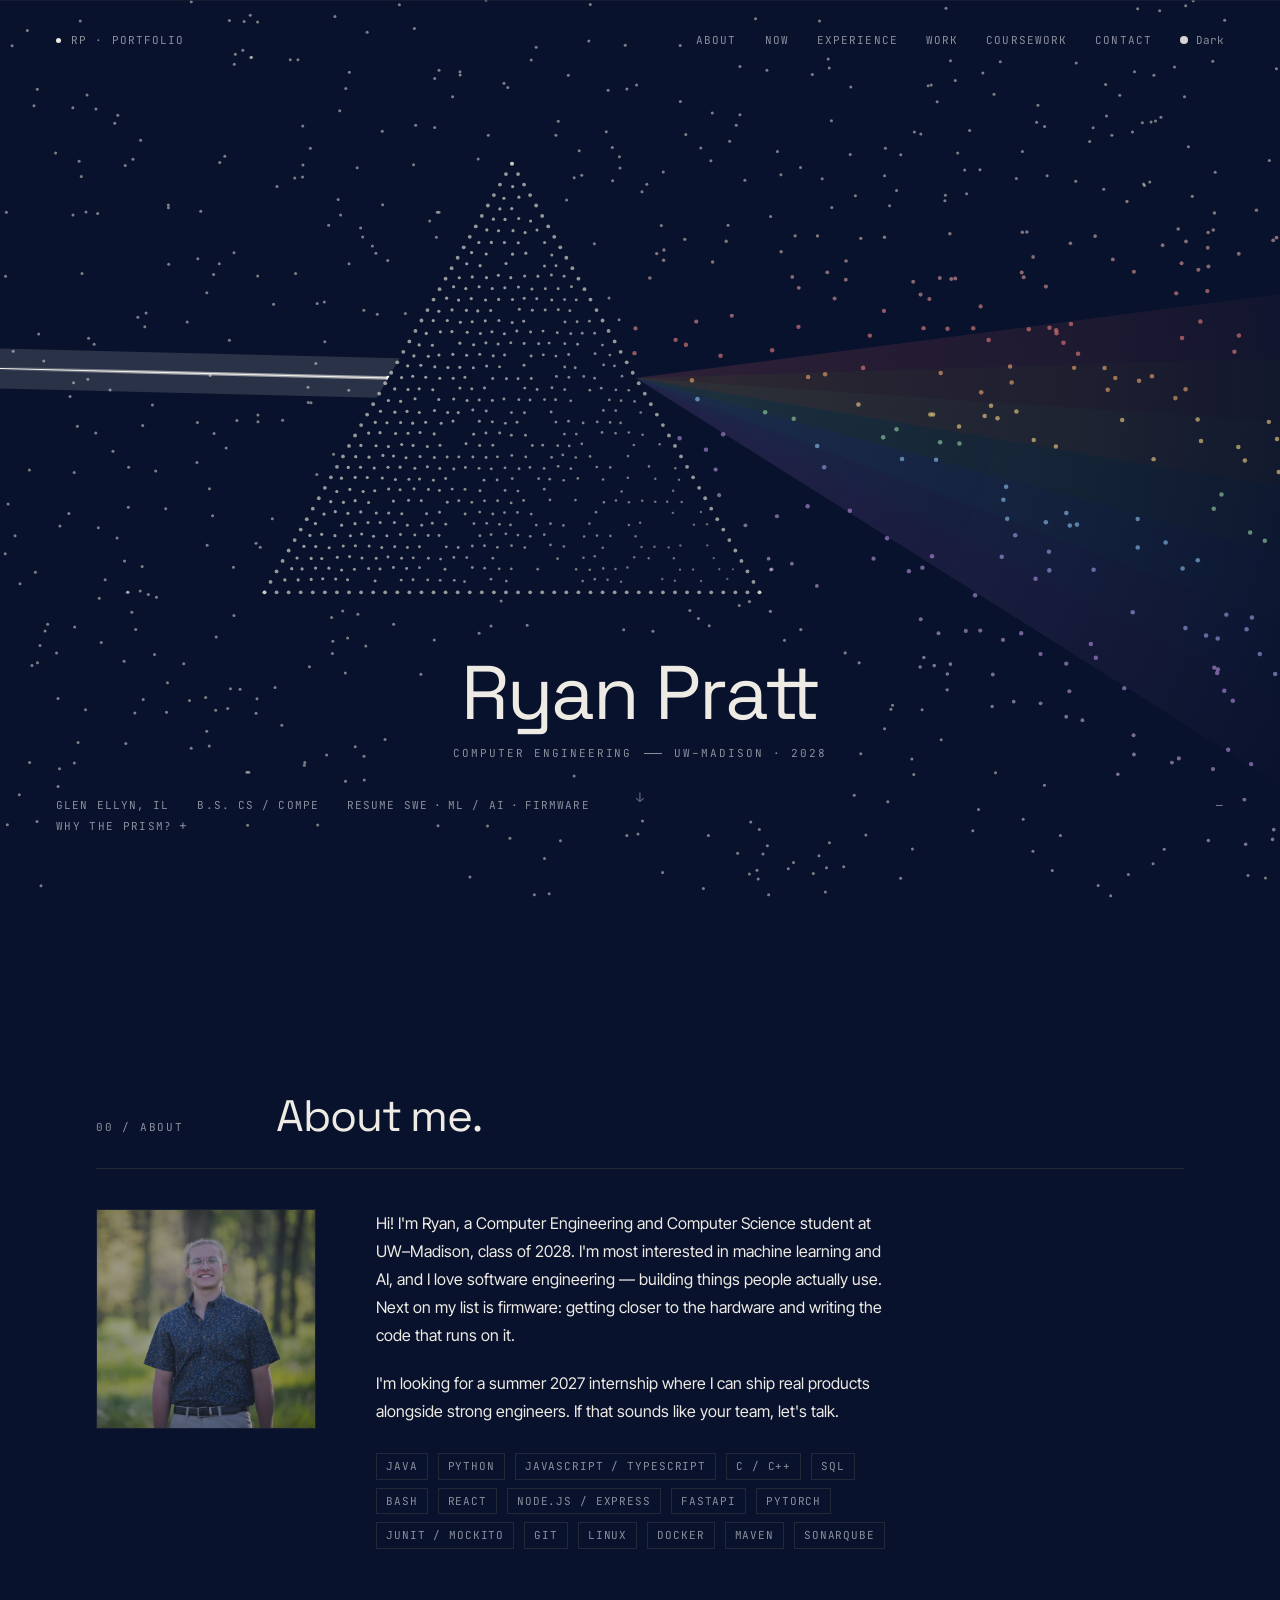
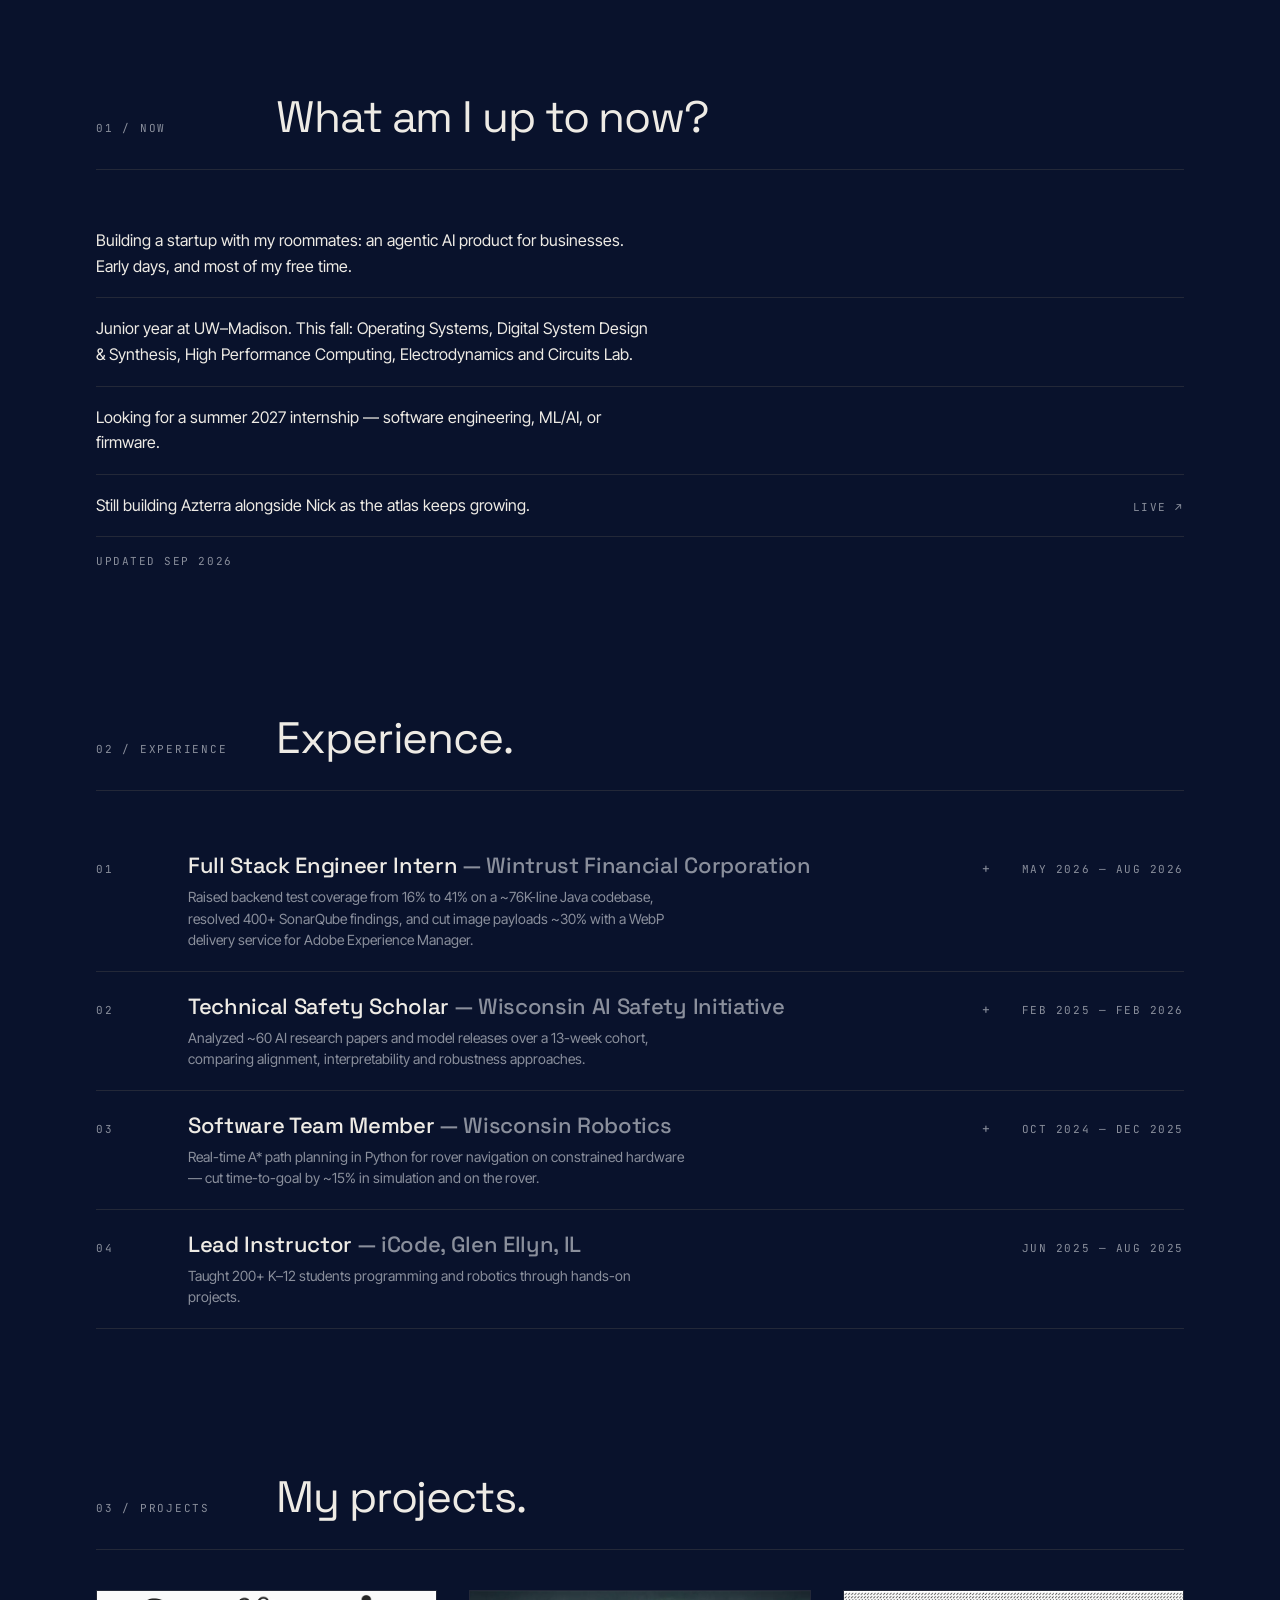
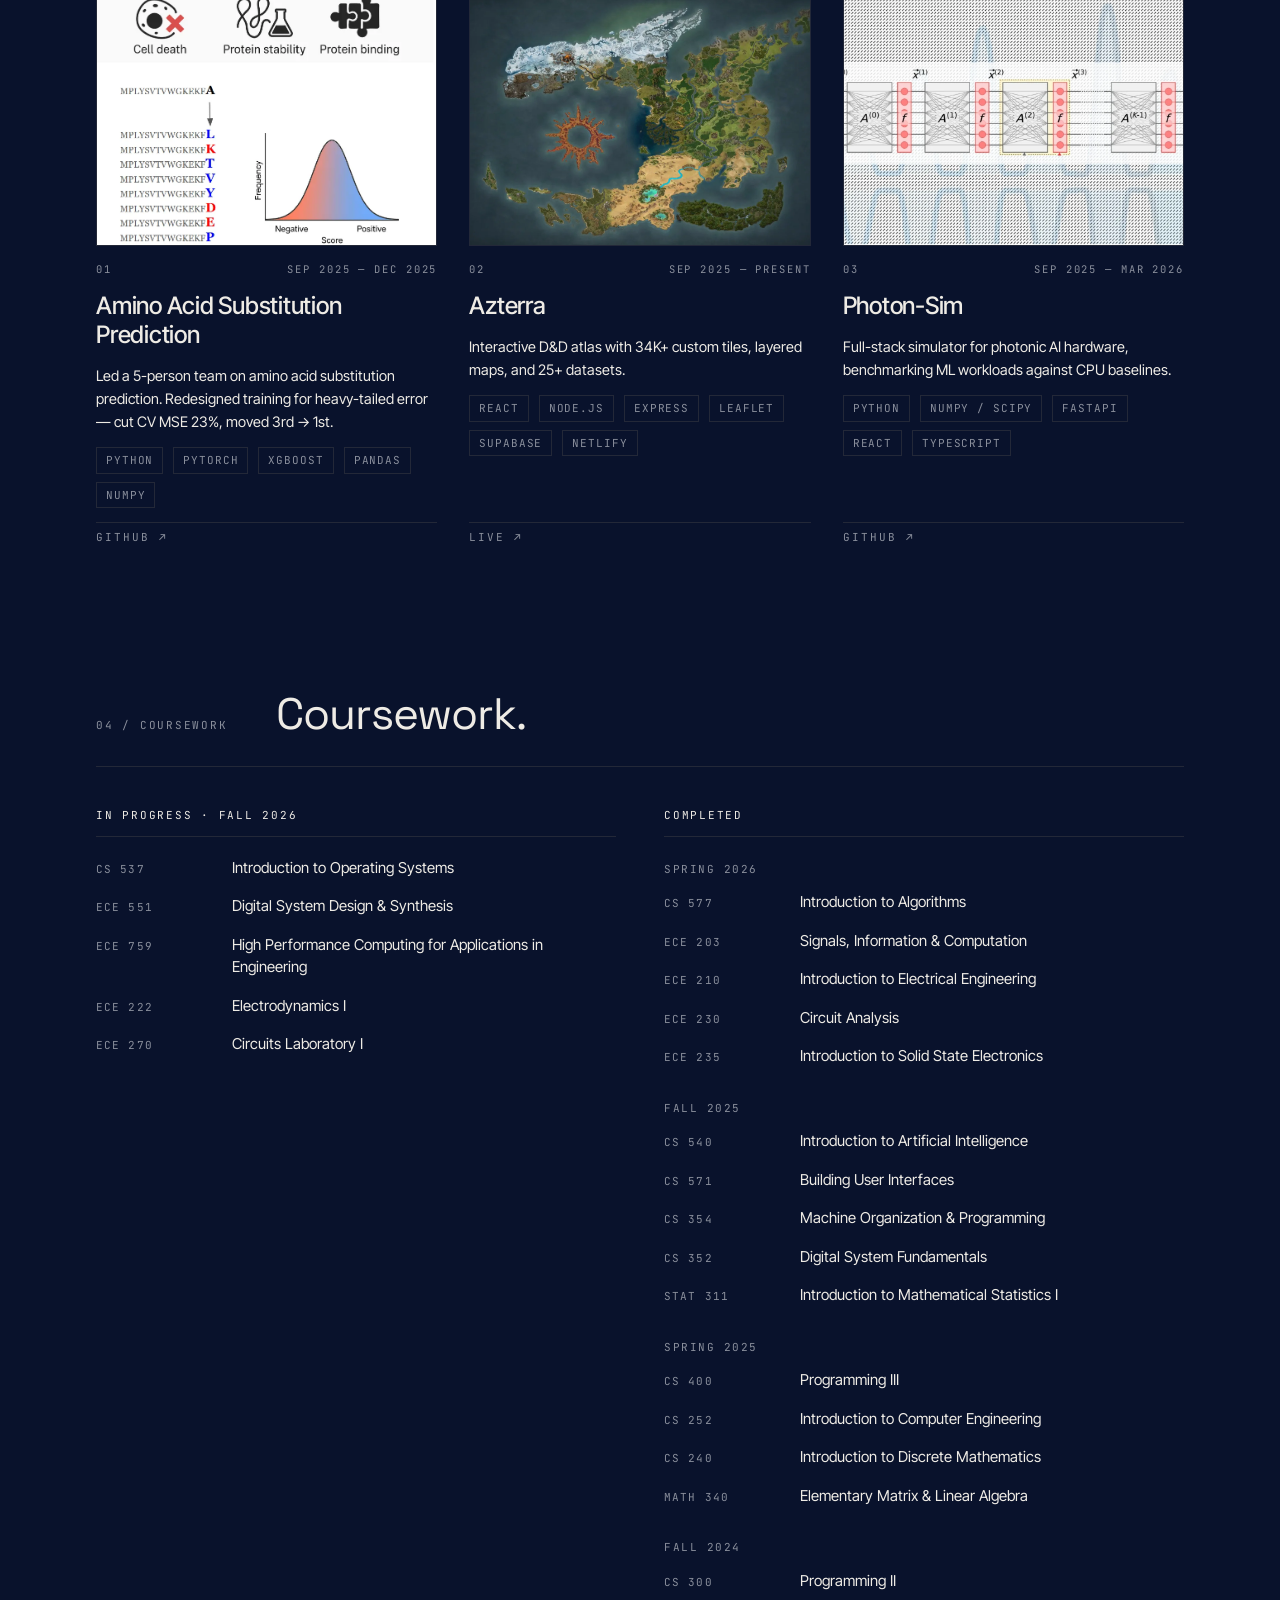
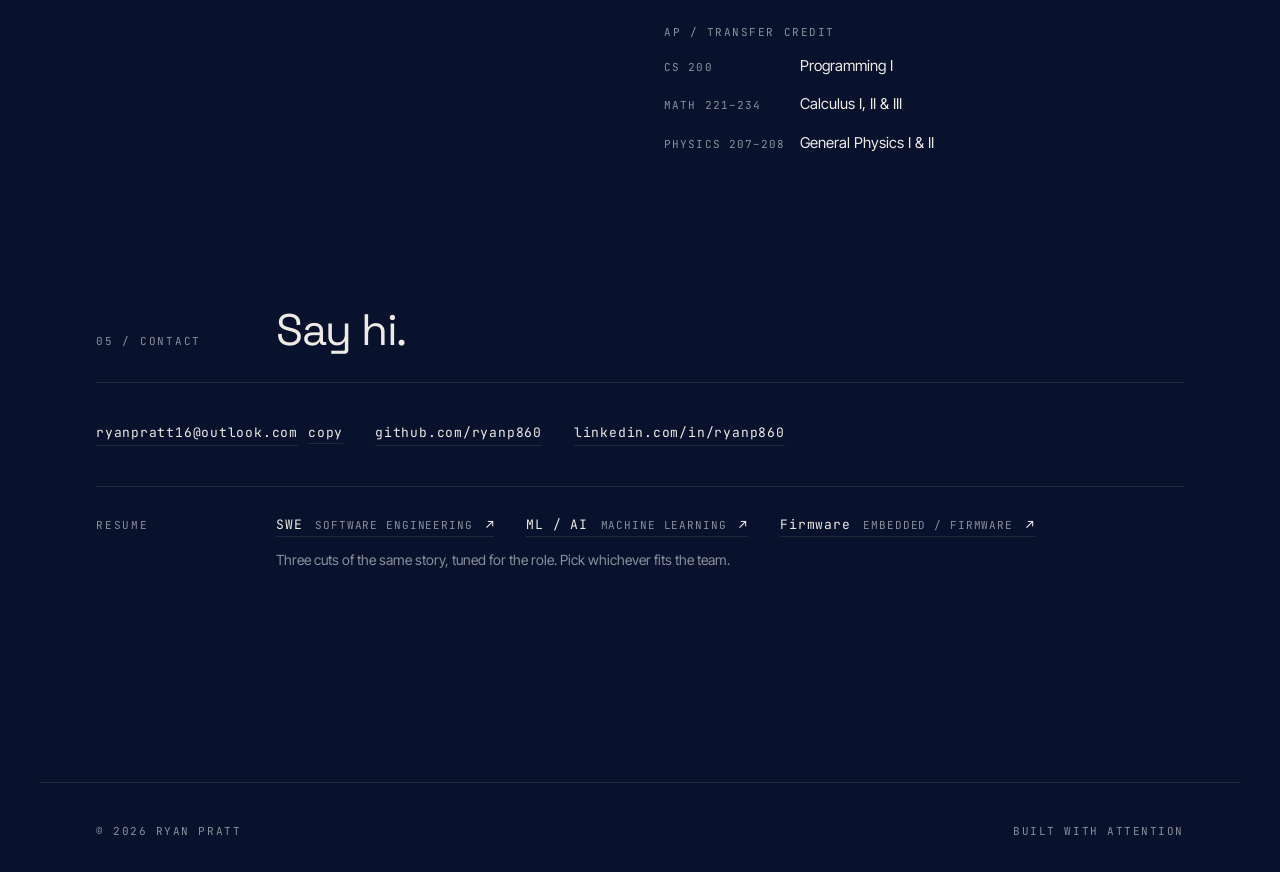
==== commit 65b1a5e0: "deploy from whoami" ====
--- a/index.html
+++ b/index.html
@@ -31,7 +31,7 @@
     <link rel="preconnect" href="https://fonts.googleapis.com" />
     <link rel="preconnect" href="https://fonts.gstatic.com" crossorigin />
     <link href="https://fonts.googleapis.com/css2?family=Space+Grotesk:wght@300;400;500;600&family=JetBrains+Mono:wght@400;500&family=Inter+Tight:wght@300;400;500&display=swap" rel="stylesheet" />
-    <script type="module" crossorigin src="/assets/index-DTjeVTrG.js"></script>
+    <script type="module" crossorigin src="/assets/index-DW01Fj_l.js"></script>
     <link rel="stylesheet" crossorigin href="/assets/index-DzYwSUNK.css">
   </head>
   <body>
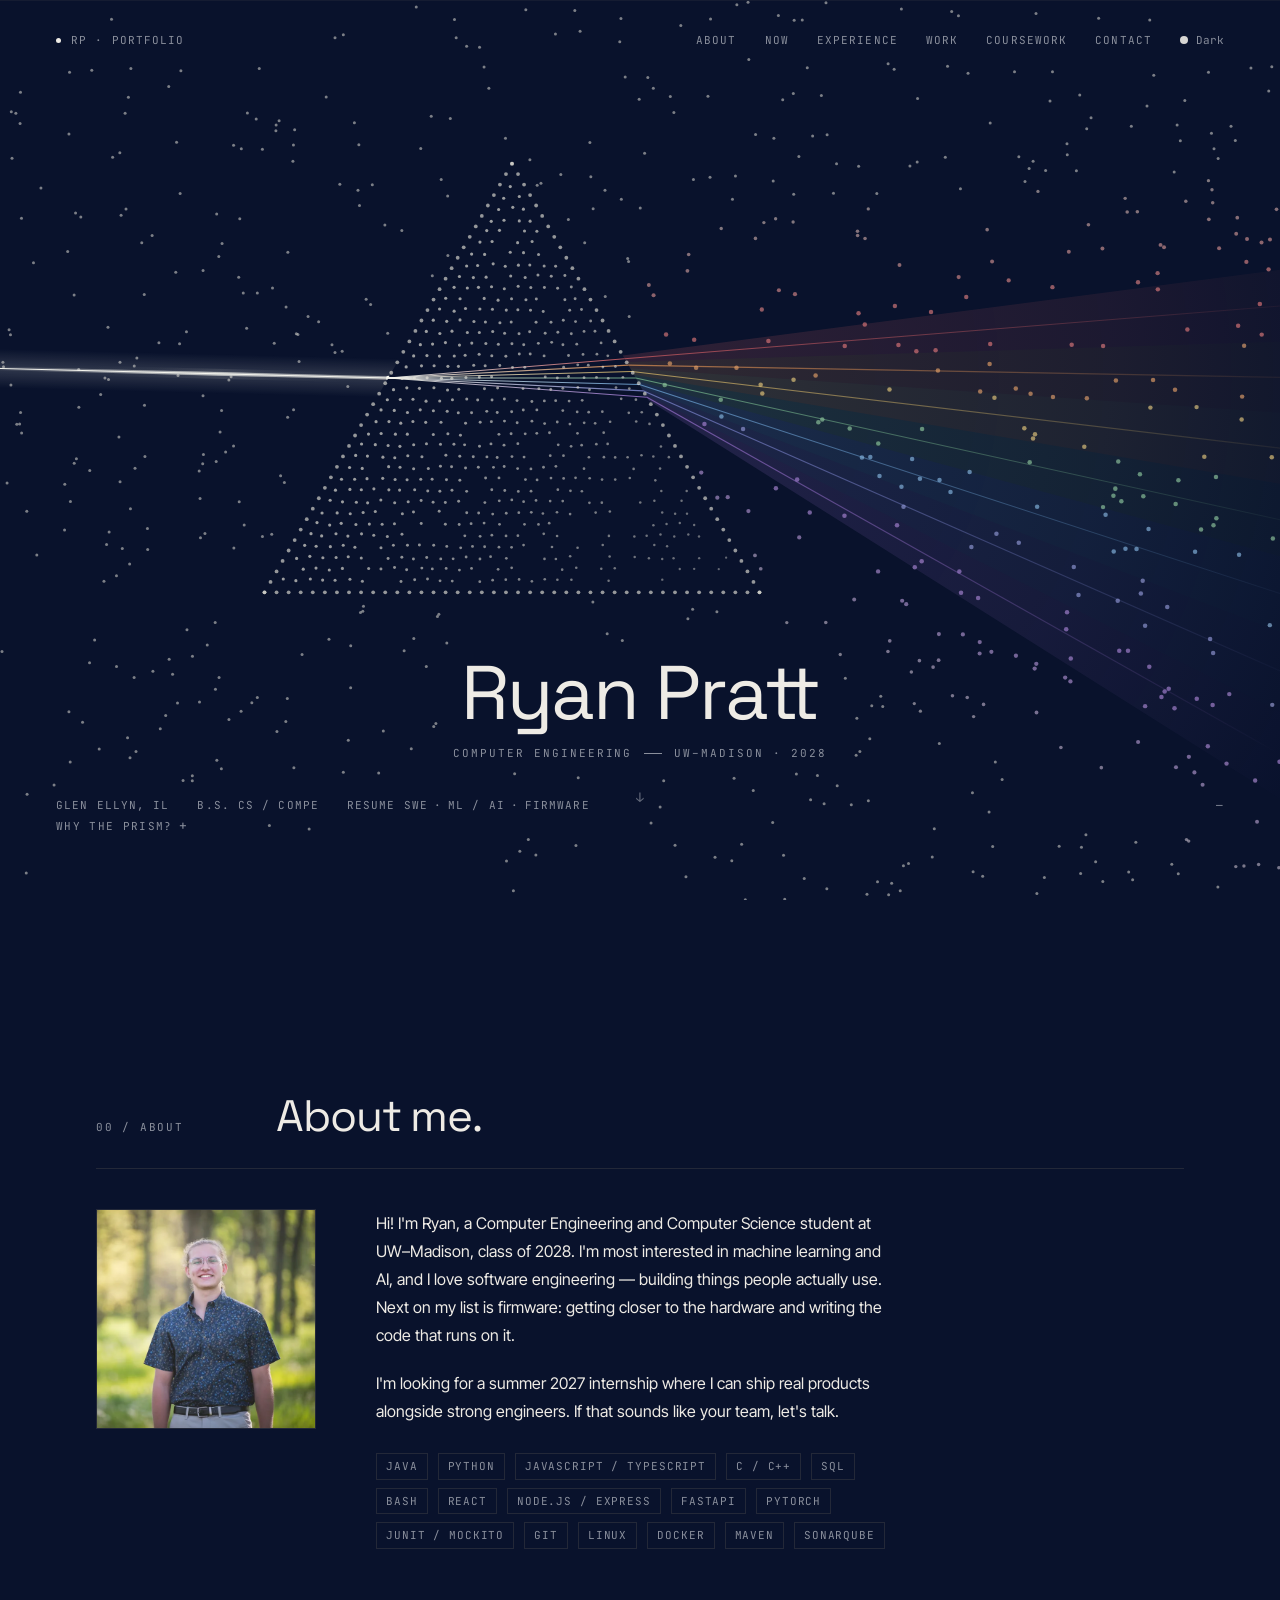
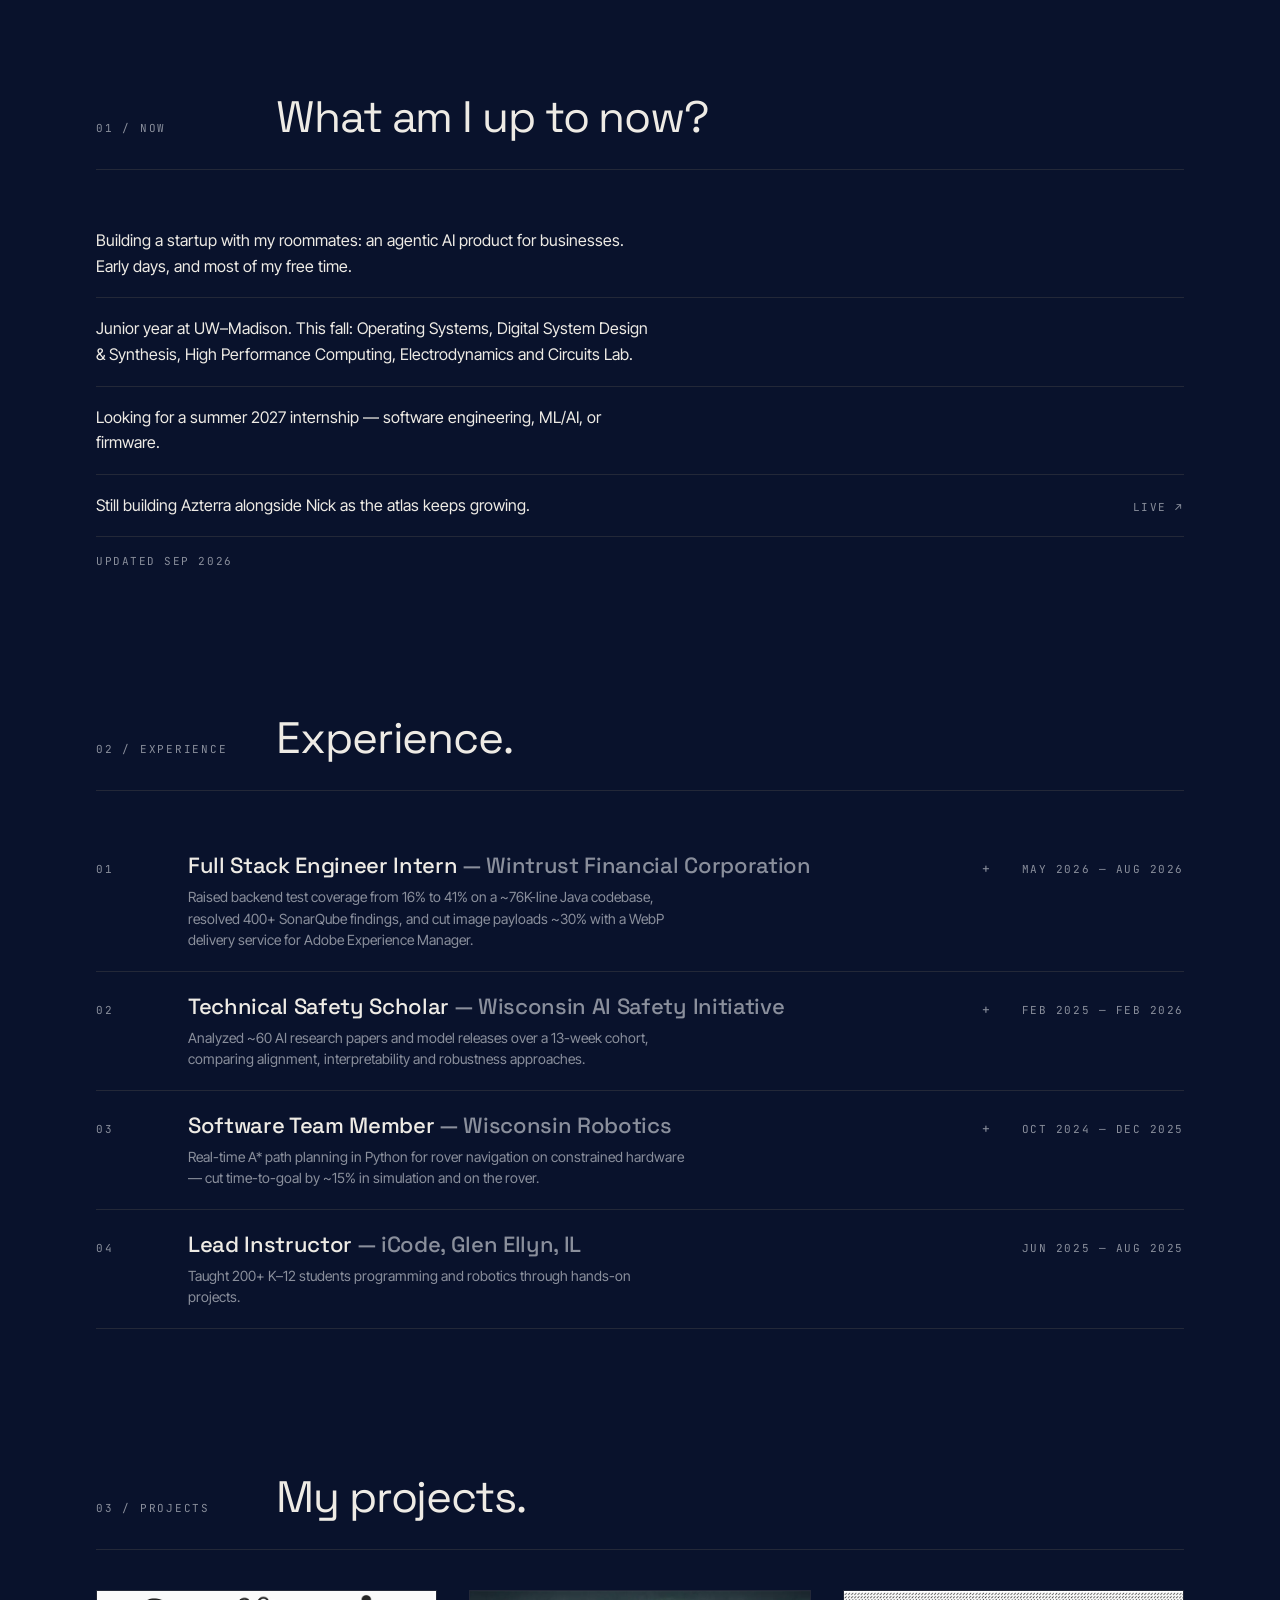
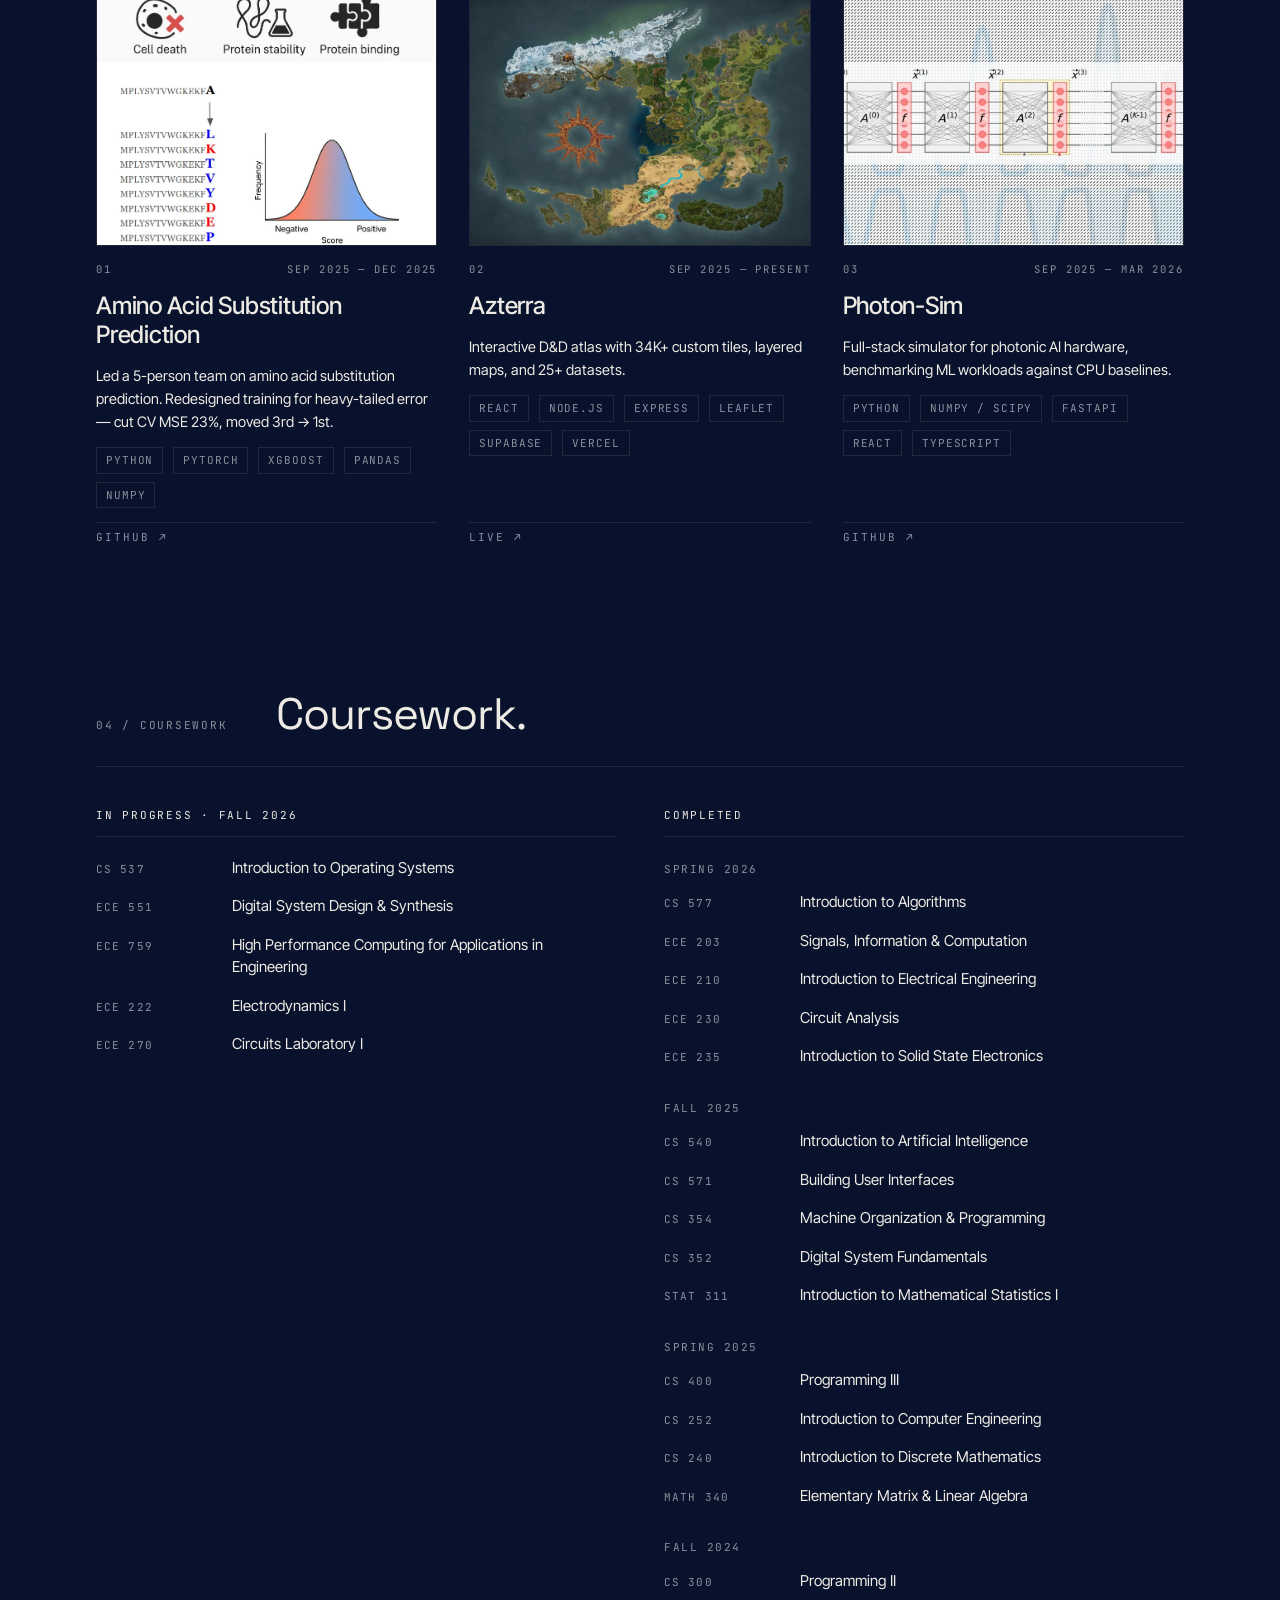
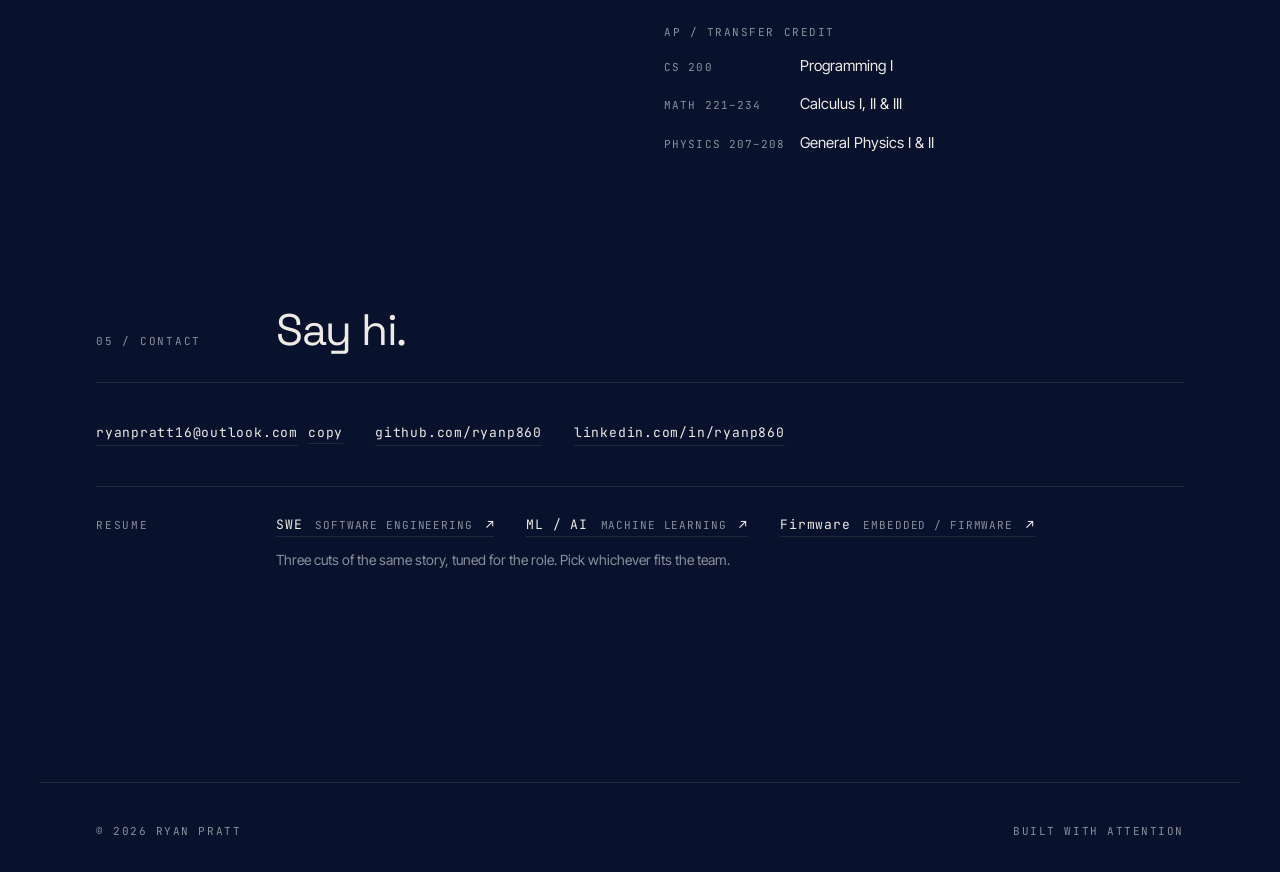
==== commit 0158d393: "deploy from whoami" ====
--- a/index.html
+++ b/index.html
@@ -31,8 +31,8 @@
     <link rel="preconnect" href="https://fonts.googleapis.com" />
     <link rel="preconnect" href="https://fonts.gstatic.com" crossorigin />
     <link href="https://fonts.googleapis.com/css2?family=Space+Grotesk:wght@300;400;500;600&family=JetBrains+Mono:wght@400;500&family=Inter+Tight:wght@300;400;500&display=swap" rel="stylesheet" />
-    <script type="module" crossorigin src="/assets/index-DW01Fj_l.js"></script>
-    <link rel="stylesheet" crossorigin href="/assets/index-DzYwSUNK.css">
+    <script type="module" crossorigin src="/assets/index-CFci3fpu.js"></script>
+    <link rel="stylesheet" crossorigin href="/assets/index-heWPWI1k.css">
   </head>
   <body>
     <div id="root"></div>
--- a/assets/index-heWPWI1k.css
+++ b/assets/index-heWPWI1k.css
@@ -0,0 +1 @@
+:root{--bg: oklch(.875 .012 75);--surface: oklch(.85 .014 75);--ink: oklch(.19 .012 50);--muted: oklch(.4 .012 60);--hairline: oklch(.75 .014 75);--font-display: "Space Grotesk", "Inter Tight", -apple-system, BlinkMacSystemFont, sans-serif;--font-body: "Inter Tight", -apple-system, BlinkMacSystemFont, sans-serif;--font-mono: "JetBrains Mono", ui-monospace, monospace}html[data-theme=dark]{--bg: #09122C;--surface: oklch(.21 .04 270);--ink: oklch(.94 .008 80);--muted: oklch(.65 .02 270);--hairline: oklch(.28 .03 270)}*{box-sizing:border-box}html,body{margin:0;padding:0}html{scroll-padding-top:var(--nav-height, 64px)}body{background:var(--bg);color:var(--ink);font-family:var(--font-body);font-weight:400;font-size:15px;line-height:1.5;-webkit-font-smoothing:antialiased;overflow-x:hidden}html[data-theme-ready] body{transition:background .9s cubic-bezier(.4,0,.2,1),color .9s cubic-bezier(.4,0,.2,1)}.skip-link{position:fixed;top:12px;left:12px;z-index:1000;transform:translateY(-150%);background:var(--bg);color:var(--ink);font-family:var(--font-mono);font-size:12px;letter-spacing:.08em;text-transform:uppercase;text-decoration:none;padding:10px 16px;border:1px solid var(--hairline);transition:transform .16s}.skip-link:focus{transform:translateY(0)}a:focus,button:focus,summary:focus{outline:none}a:focus-visible,button:focus-visible,summary:focus-visible{outline:1px solid var(--ink);outline-offset:3px}.visually-hidden{position:absolute;width:1px;height:1px;padding:0;margin:-1px;overflow:hidden;clip:rect(0,0,0,0);white-space:nowrap;border:0}.stars-canvas{position:fixed;inset:0;width:100%;height:100%;pointer-events:none;z-index:0}.hero{position:relative;min-height:100vh;min-height:100svh;z-index:1}.hero-canvas-layer{position:absolute;inset:0;z-index:0}.prism-canvas{position:absolute;inset:0;width:100%;height:100%;display:block}.hero-chrome{position:relative;z-index:2;display:grid;grid-template-rows:auto 1fr auto;min-height:100vh;min-height:100svh;padding:32px 56px;pointer-events:none}.hero-chrome>*{pointer-events:auto}.hero-chrome .stage{pointer-events:none}.chrome-row{display:flex;justify-content:space-between;align-items:center;font-family:var(--font-mono);font-size:11px;letter-spacing:.1em;text-transform:uppercase;color:var(--muted)}.chrome-row .dot{display:inline-block;width:5px;height:5px;border-radius:50%;background:var(--ink);margin-right:10px;vertical-align:middle}.chrome-row a,.chrome-row button{color:var(--muted);background:none;border:0;font:inherit;text-decoration:none;cursor:pointer;padding:0}.chrome-row a:hover,.chrome-row button:hover{color:var(--ink)}.chrome-row .group{display:flex;gap:28px;align-items:center}.site-nav{display:contents}.chrome-row a.active{color:var(--ink);text-decoration:underline;text-decoration-color:var(--hairline);text-underline-offset:5px}.fixed-nav{position:fixed;top:0;left:0;right:0;z-index:20;padding:14px 56px;background:color-mix(in oklab,var(--bg) 85%,transparent);-webkit-backdrop-filter:blur(10px);backdrop-filter:blur(10px);border-bottom:1px solid var(--hairline);transform:translateY(-100%);transition:transform .2s ease;pointer-events:none}.fixed-nav.is-visible{transform:translateY(0);pointer-events:auto}@media(prefers-reduced-motion:reduce){.fixed-nav{transition:none}}.stage{display:grid;place-items:end center;padding-bottom:4vh}.lockup{position:relative;text-align:center;pointer-events:auto}.lockup .name{font-family:var(--font-display);font-weight:400;font-style:normal;font-size:clamp(40px,6vw,76px);letter-spacing:-.03em;line-height:1;color:var(--ink)}.lockup .role{margin-top:14px;font-family:var(--font-mono);font-size:11px;letter-spacing:.18em;text-transform:uppercase;color:var(--muted)}.lockup .role .sep{display:inline-block;width:18px;height:1px;background:var(--muted);vertical-align:middle;margin:0 12px}.scroll-cue{position:absolute;left:0;right:0;top:100%;margin-top:30px;font-family:var(--font-mono);font-size:13px;line-height:1;color:var(--muted);opacity:0;animation:scroll-cue-in .5s ease forwards 1.5s,scroll-cue-drift 2s ease-in-out infinite 1.5s}@keyframes scroll-cue-in{to{opacity:.7}}@keyframes scroll-cue-drift{0%,to{transform:translateY(0)}50%{transform:translateY(6px)}}@media(prefers-reduced-motion:reduce){.scroll-cue{opacity:.7;animation:none}}.readout{font-variant-numeric:tabular-nums;min-width:170px;text-align:right}@media(max-width:720px){.hero-chrome,.fixed-nav{padding:24px 20px}.chrome-row{flex-wrap:wrap;gap:10px 16px}.chrome-row .group{gap:16px;flex-wrap:wrap}.chrome-row .group>span:first-child{white-space:nowrap}.readout{min-width:0;text-align:left}}@media(max-width:1200px){.stage{padding-bottom:max(4vh,36px)}.scroll-cue{margin-top:10px}}@media(max-width:720px){.fixed-nav{padding:14px 8px}.fixed-nav .chrome-row{flex-wrap:nowrap;gap:0;letter-spacing:0}.fixed-nav .chrome-row .group:first-child{display:none}.fixed-nav .chrome-row .group:last-child{gap:5px;flex-wrap:nowrap}.fixed-nav .chrome-row a,.fixed-nav .chrome-row button{white-space:nowrap;flex-shrink:0}.fixed-nav .theme-toggle .pip{display:none!important}}main{position:relative;z-index:1;padding:120px 56px 140px;max-width:1200px;margin:0 auto}@media(max-width:720px){main{padding:80px 24px 100px}}section{padding:72px 0}html.js-reveal [data-reveal]{opacity:0;transform:translateY(12px);transition:opacity .5s ease-out,transform .5s ease-out;transition-delay:calc(var(--reveal-i, 0) * 60ms)}html.js-reveal [data-reveal].is-revealed{opacity:1;transform:translateY(0)}@media(prefers-reduced-motion:reduce){html.js-reveal [data-reveal]{opacity:1;transform:none;transition:none}}.section-head{display:grid;grid-template-columns:140px 1fr;gap:40px;align-items:baseline;padding-bottom:28px;border-bottom:1px solid var(--hairline)}.section-head .marker{font-family:var(--font-mono);font-size:11px;letter-spacing:.16em;text-transform:uppercase;color:var(--muted)}.section-head h2{margin:0;font-family:var(--font-display);font-weight:400;font-size:clamp(28px,3.6vw,44px);letter-spacing:-.025em;line-height:1.1}.section-head h2 em,.proj-head-row h2 em{font-style:normal}.two-col{display:grid;grid-template-columns:minmax(180px,240px) 1fr;gap:40px;margin-top:40px}.two-col .marker{font-family:var(--font-mono);font-size:11px;letter-spacing:.16em;text-transform:uppercase;color:var(--muted);padding-top:4px}@media(max-width:720px){.section-head,.two-col{grid-template-columns:1fr;gap:16px}}.proj-head-row{display:flex;align-items:baseline;gap:20px;flex-wrap:wrap}.proj-head-row h2{flex:0 0 auto}.proj-peek{background:none;border:none;font-family:var(--font-mono);font-size:12px;letter-spacing:.06em;color:var(--muted);cursor:pointer;padding:0 0 4px;margin-left:4px;text-decoration:none;transition:color .16s}.proj-peek:hover{color:var(--ink)}.back-arrow{background:none;border:1px solid var(--hairline);width:34px;height:34px;border-radius:50%;color:var(--ink);cursor:pointer;font-size:16px;line-height:1;display:inline-flex;align-items:center;justify-content:center;transition:border-color .16s,transform .16s;flex:0 0 auto}.back-arrow:hover{border-color:var(--ink);transform:translate(-2px)}.proj-link.placeholder{color:var(--muted);opacity:.6}@keyframes slideInFromRight{0%{opacity:0;transform:translate(28px)}to{opacity:1;transform:translate(0)}}@keyframes slideInFromLeft{0%{opacity:0;transform:translate(-28px)}to{opacity:1;transform:translate(0)}}.proj-slide-in-forward{animation:slideInFromRight .38s cubic-bezier(.2,.7,.2,1) both}.proj-slide-in-back{animation:slideInFromLeft .38s cubic-bezier(.2,.7,.2,1) both}.proj-slide-in{animation:slideInFromRight .38s cubic-bezier(.2,.7,.2,1) both}@keyframes projEnterRight{0%{opacity:0;transform:translate(32px)}to{opacity:1;transform:translate(0)}}@keyframes projEnterLeft{0%{opacity:0;transform:translate(-32px)}to{opacity:1;transform:translate(0)}}@keyframes projExitLeft{0%{opacity:1;transform:translate(0)}to{opacity:0;transform:translate(-24px)}}@keyframes projExitRight{0%{opacity:1;transform:translate(0)}to{opacity:0;transform:translate(24px)}}.proj-enter-forward{animation:projEnterRight .3s cubic-bezier(.2,.7,.2,1) both}.proj-enter-back{animation:projEnterLeft .3s cubic-bezier(.2,.7,.2,1) both}.proj-exit-forward{animation:projExitLeft .22s cubic-bezier(.5,0,.75,0) both;pointer-events:none}.proj-exit-back{animation:projExitRight .22s cubic-bezier(.5,0,.75,0) both;pointer-events:none}@media(prefers-reduced-motion:reduce){.proj-slide-in-forward,.proj-slide-in-back,.proj-slide-in,.proj-enter-forward,.proj-enter-back,.proj-exit-forward,.proj-exit-back{animation:none}}.proj-grid{margin-top:40px;display:grid;grid-template-columns:repeat(3,1fr);gap:32px}.proj-card{position:relative;display:flex;flex-direction:column;gap:14px}.proj-title-link{color:inherit;text-decoration:none}.proj-title-link:after{content:"";position:absolute;inset:0}.proj-image{aspect-ratio:4 / 3;width:100%;background:var(--surface);border:1px solid var(--hairline);display:flex;align-items:center;justify-content:center;overflow:hidden;position:relative}.proj-image img{width:100%;height:100%;object-fit:cover;display:block;transition:transform .4s ease}.proj-card:hover .proj-image img{transform:scale(1.02)}html[data-theme=light] .proj-image.is-on-white img{mix-blend-mode:multiply}.proj-image>span{font-family:var(--font-mono);font-size:10.5px;letter-spacing:.2em;text-transform:uppercase;color:var(--muted);opacity:.6}.proj-meta{display:flex;justify-content:space-between;align-items:baseline;font-family:var(--font-mono);font-size:10.5px;letter-spacing:.18em;text-transform:uppercase;color:var(--muted);padding-top:2px}.proj-title{margin:0;font-family:var(--font-body);font-style:normal;font-weight:500;font-size:clamp(20px,2vw,24px);line-height:1.2;letter-spacing:-.01em;color:var(--ink)}.proj-blurb{margin:0;font-size:14.5px;line-height:1.6;color:var(--ink);max-width:44ch;text-wrap:pretty}.proj-tech{list-style:none;padding:0;margin:0;display:flex;flex-wrap:wrap;gap:8px 10px}.proj-tech li{font-family:var(--font-mono);font-size:11px;letter-spacing:.08em;text-transform:uppercase;color:var(--muted);border:1px solid var(--hairline);padding:4px 9px}.proj-link{position:relative;z-index:1;font-family:var(--font-mono);font-size:11px;letter-spacing:.18em;text-transform:uppercase;color:var(--muted);text-decoration:none;margin-top:auto;padding-top:6px;border-top:1px solid var(--hairline);transition:color .16s}.proj-link:hover{color:var(--ink)}@media(max-width:880px){.proj-grid{grid-template-columns:1fr;gap:44px}.proj-image{aspect-ratio:16 / 10}}.about-photo{display:flex;justify-content:flex-start;align-items:flex-start}.photo-slot{aspect-ratio:1 / 1;width:100%;max-width:220px;background:var(--surface);border:1px solid var(--hairline);display:flex;align-items:center;justify-content:center;font-family:var(--font-mono);font-size:10px;letter-spacing:.2em;text-transform:uppercase;color:var(--muted)}.photo-slot img{width:100%;height:100%;object-fit:cover;object-position:100% center;display:block}.about p{max-width:58ch;font-size:16px;line-height:1.75;margin:0 0 20px;color:var(--ink)}.about-skills{list-style:none;padding:0;margin:28px 0 0;display:flex;flex-wrap:wrap;gap:8px 10px;max-width:58ch}.about-skills li{font-family:var(--font-mono);font-size:11px;letter-spacing:.08em;text-transform:uppercase;color:var(--muted);border:1px solid var(--hairline);padding:4px 9px}.now-list{list-style:none;padding:0;margin:40px 0 0}.now-list li{display:flex;justify-content:space-between;align-items:baseline;gap:24px;padding:18px 0;border-bottom:1px solid var(--hairline)}.now-text{font-size:16px;line-height:1.6;max-width:62ch;color:var(--ink)}.now-link{flex:0 0 auto;font-family:var(--font-mono);font-size:11px;letter-spacing:.14em;text-transform:uppercase;color:var(--muted);text-decoration:none;transition:color .16s}.now-link:hover{color:var(--ink)}.now-updated{margin:16px 0 0;font-family:var(--font-mono);font-size:11px;letter-spacing:.14em;text-transform:uppercase;color:var(--muted)}@media(max-width:720px){.now-list li{flex-direction:column;gap:8px}}.course-cols{display:grid;grid-template-columns:1fr 1fr;gap:48px;margin-top:40px}.course-term{font-family:var(--font-mono);font-size:11px;letter-spacing:.16em;text-transform:uppercase;color:var(--ink);padding-bottom:12px;border-bottom:1px solid var(--hairline)}.course-subterm{font-family:var(--font-mono);font-size:11px;letter-spacing:.14em;text-transform:uppercase;color:var(--muted);margin:24px 0 6px}.course-group-current .course-list{margin-top:12px}.course-list{list-style:none;padding:0;margin:0}.course-list li{display:grid;grid-template-columns:120px 1fr;gap:16px;align-items:baseline;padding:8px 0}.course-code{font-family:var(--font-mono);font-size:11px;letter-spacing:.1em;color:var(--muted);white-space:nowrap}.course-name{font-size:15px;line-height:1.5;color:var(--ink)}@media(max-width:880px){.course-cols{grid-template-columns:1fr;gap:40px}}@media(max-width:720px){.course-list li{grid-template-columns:100px 1fr;gap:12px}}.contact-row{margin-top:40px;display:flex;flex-wrap:wrap;gap:32px}.contact-row a{font-family:var(--font-mono);font-size:13px;letter-spacing:.06em;color:var(--ink);text-decoration:none;border-bottom:1px solid var(--hairline);padding-bottom:2px;transition:border-color .16s}.contact-row a:hover{border-color:var(--ink)}.contact-email-pair{display:inline-flex;align-items:baseline;gap:10px}.copy-btn{font-family:var(--font-mono);font-size:13px;letter-spacing:.06em;color:var(--ink);background:none;border:0;border-bottom:1px solid var(--hairline);padding:0 0 2px;cursor:pointer;transition:border-color .16s}.copy-btn:hover{border-color:var(--ink)}.chrome-row .resume-links a{border-bottom:1px solid transparent;transition:color .16s,border-color .16s}.chrome-row .resume-links a:hover{color:var(--ink);border-bottom-color:var(--hairline)}.chrome-row .resume-sep{margin:0 6px}.resume-row{margin-top:40px;padding-top:28px;border-top:1px solid var(--hairline);display:grid;grid-template-columns:140px 1fr;gap:12px 40px;align-items:baseline}.resume-label{font-family:var(--font-mono);font-size:11px;letter-spacing:.16em;text-transform:uppercase;color:var(--muted)}.resume-list{display:flex;flex-wrap:wrap;gap:12px 32px}.resume-list a{font-family:var(--font-mono);font-size:13px;letter-spacing:.06em;color:var(--ink);text-decoration:none;border-bottom:1px solid var(--hairline);padding-bottom:2px;transition:border-color .16s}.resume-list a:hover{border-color:var(--ink)}.resume-note{color:var(--muted);font-size:11px;letter-spacing:.08em;text-transform:uppercase;margin:0 4px}.resume-hint{grid-column:2;margin:0;font-size:14px;color:var(--muted);max-width:58ch}@media(max-width:720px){.resume-row{grid-template-columns:1fr;gap:12px}.resume-hint{grid-column:1}}.exp-list{list-style:none;padding:0;margin:0}.exp-list li{display:grid;grid-template-columns:60px 1fr auto;gap:32px;align-items:baseline;padding:20px 0;border-bottom:1px solid var(--hairline)}.exp-list .num{font-family:var(--font-mono);font-size:11px;letter-spacing:.16em;color:var(--muted)}.exp-list .role-title{font-family:var(--font-display);font-style:normal;font-weight:500;font-size:clamp(18px,1.8vw,22px);line-height:1.3;letter-spacing:-.015em}.exp-list .role-title .org{font-style:normal;color:var(--muted)}.exp-list .role-body{display:flex;flex-direction:column;gap:6px}.exp-list li.is-toggleable{cursor:pointer}.exp-list .role-title-btn{display:flex;align-items:baseline;justify-content:space-between;gap:16px;width:100%;background:none;border:none;padding:0;margin:0;font:inherit;color:inherit;text-align:left;cursor:pointer}.exp-list .role-title-btn:disabled{cursor:default}.exp-list .role-title-btn:after{content:"+";flex:0 0 auto;font-family:var(--font-mono);font-size:13px;font-weight:400;line-height:1;color:var(--muted);transition:color .14s,opacity .14s}.exp-list .role-title-btn:disabled:after{content:""}.exp-list .role-title-btn[aria-expanded=true]:after{content:"−"}.exp-list li.is-toggleable:hover .role-title-btn:after,.exp-list .role-title-btn[aria-expanded=true]:after{color:var(--ink)}.exp-list .role-blurb{font-family:var(--font-body);font-size:14px;line-height:1.55;color:var(--muted);max-width:62ch}.exp-list .when{font-family:var(--font-mono);font-size:11px;letter-spacing:.14em;text-transform:uppercase;color:var(--muted);white-space:nowrap}@media(max-width:720px){.exp-list li{grid-template-columns:1fr;gap:4px}}@keyframes expBulletsIn{0%{opacity:0;transform:translateY(4px)}to{opacity:1;transform:translateY(0)}}.exp-list .role-bullets{list-style:none;margin:0;padding:12px 0 0;max-width:62ch;display:flex;flex-direction:column;gap:6px;animation:expBulletsIn .2s cubic-bezier(.2,.7,.2,1) both}.exp-list .role-bullets li{display:block;padding:0;border:none;font-family:var(--font-body);font-size:14px;line-height:1.55;color:var(--muted)}.exp-list .role-bullets li:before{content:"→ ";font-family:var(--font-mono)}@media(prefers-reduced-motion:reduce){.exp-list .role-bullets{animation:none}}.prism-why{padding-bottom:32px;align-self:end}.prism-why-sum{display:inline-flex;align-items:center;gap:7px;font-family:var(--font-mono);font-size:11px;letter-spacing:.12em;text-transform:uppercase;color:var(--muted);cursor:pointer;list-style:none;-webkit-user-select:none;user-select:none;border-bottom:1px solid transparent;transition:color .2s,border-color .2s}.prism-why-sum::-webkit-details-marker{display:none}.prism-why-sum:after{content:"+";font-size:13px;line-height:1;font-weight:400;transition:opacity .14s}details.prism-why[open] .prism-why-sum:after{content:"−"}.prism-why-sum:hover{color:var(--ink);border-bottom-color:var(--hairline)}details.prism-why[open] .prism-why-sum{color:var(--ink)}@keyframes prismWhyIn{0%{opacity:0;transform:translateY(6px)}to{opacity:1;transform:translateY(0)}}.prism-why-body{padding-top:16px;max-width:400px;animation:prismWhyIn .24s cubic-bezier(.2,.7,.2,1) both}.prism-why-body p{margin:0;font-family:var(--font-body);font-size:13px;line-height:1.65;color:var(--muted)}@media(prefers-reduced-motion:reduce){.prism-why-body{animation:none}.skip-link,.proj-image img{transition:none}.proj-card:hover .proj-image img{transform:none}}footer{position:relative;z-index:1;padding:40px 56px 32px;display:flex;justify-content:space-between;font-family:var(--font-mono);font-size:11px;letter-spacing:.14em;text-transform:uppercase;color:var(--muted);border-top:1px solid var(--hairline);max-width:1200px;margin:0 auto}
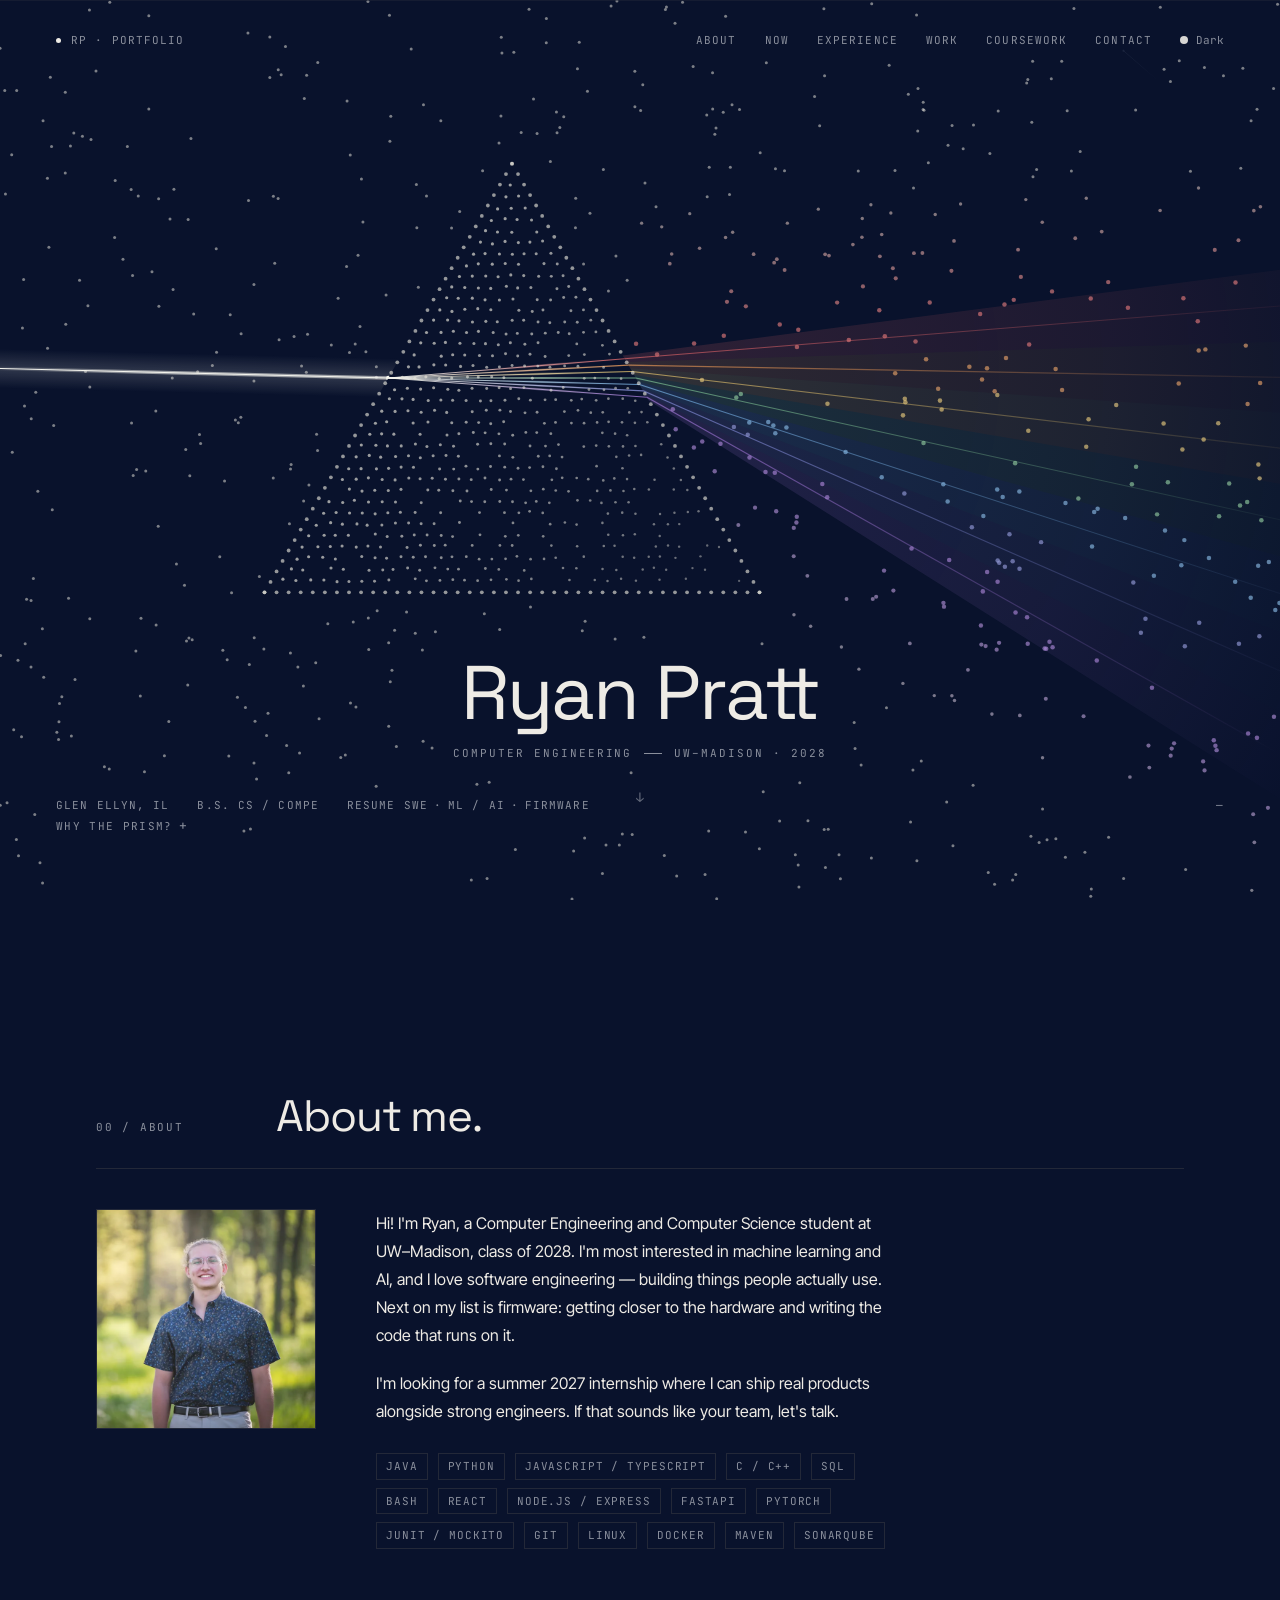
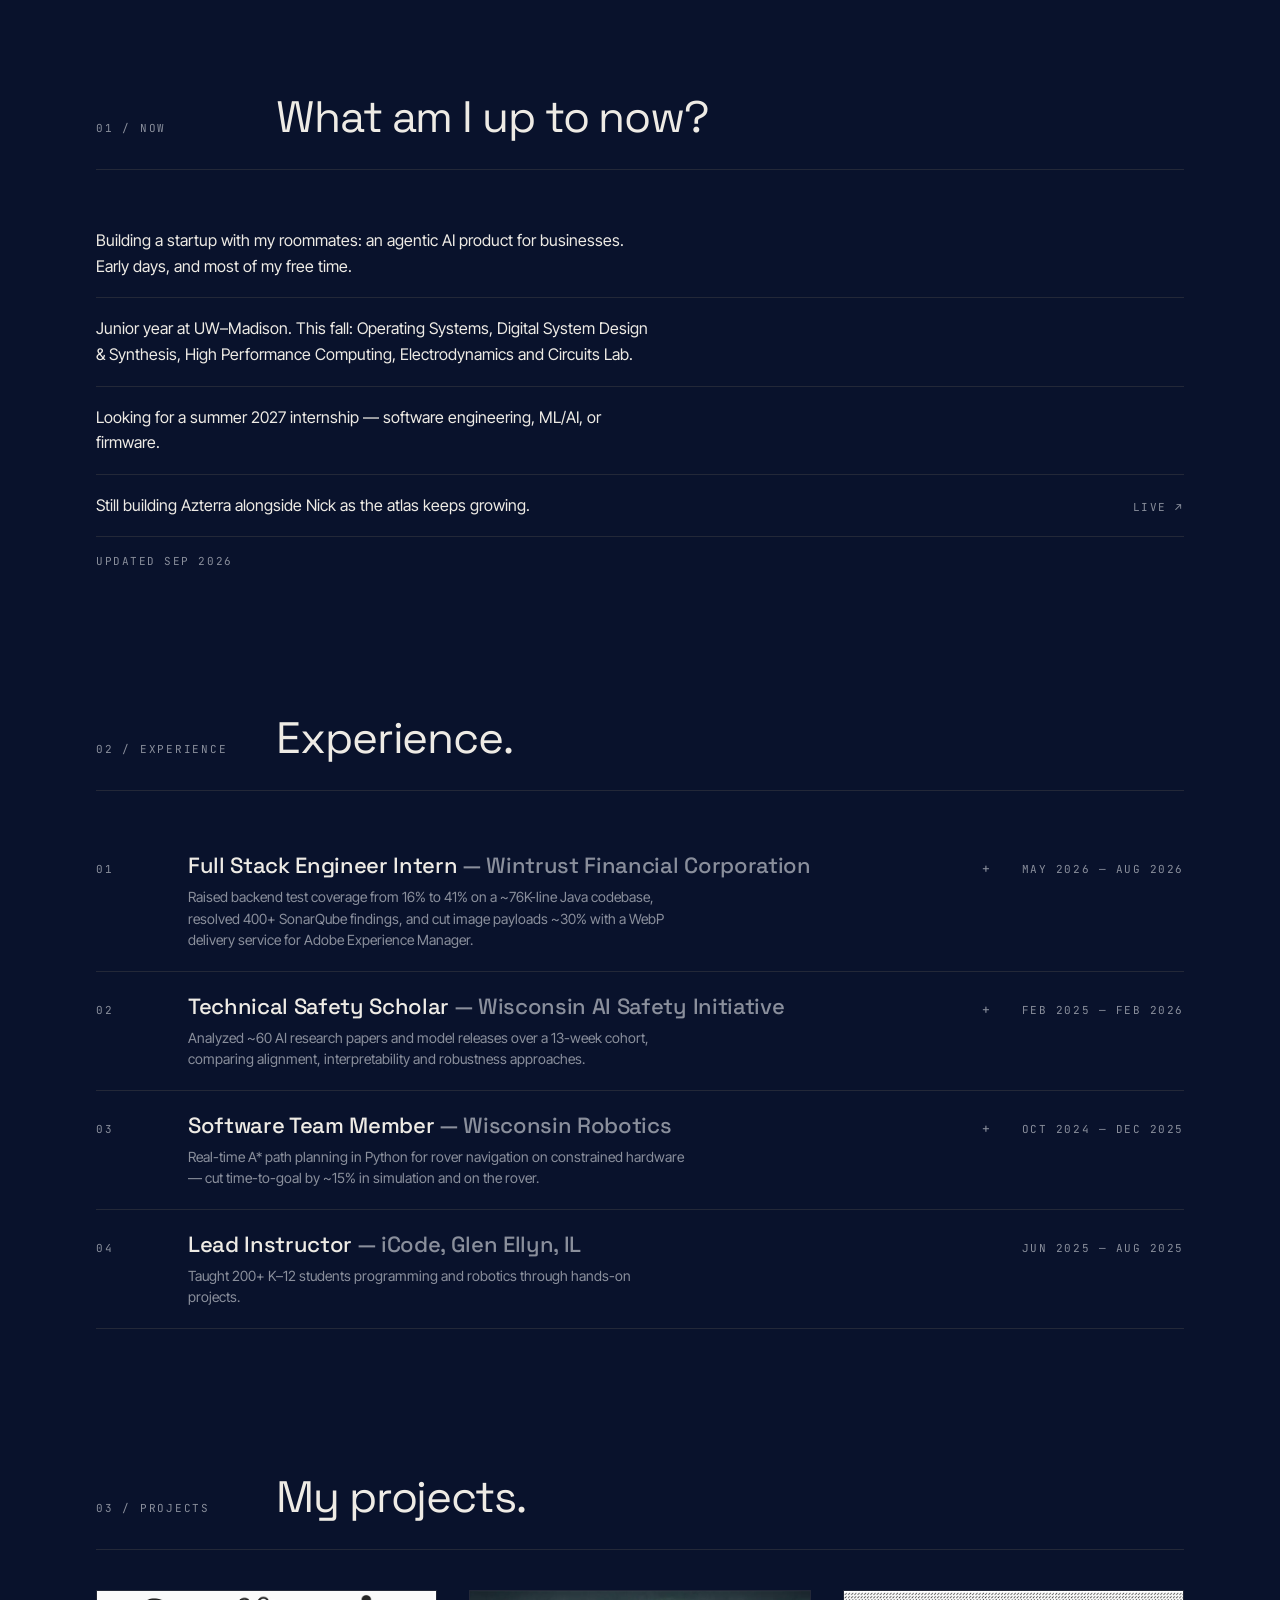
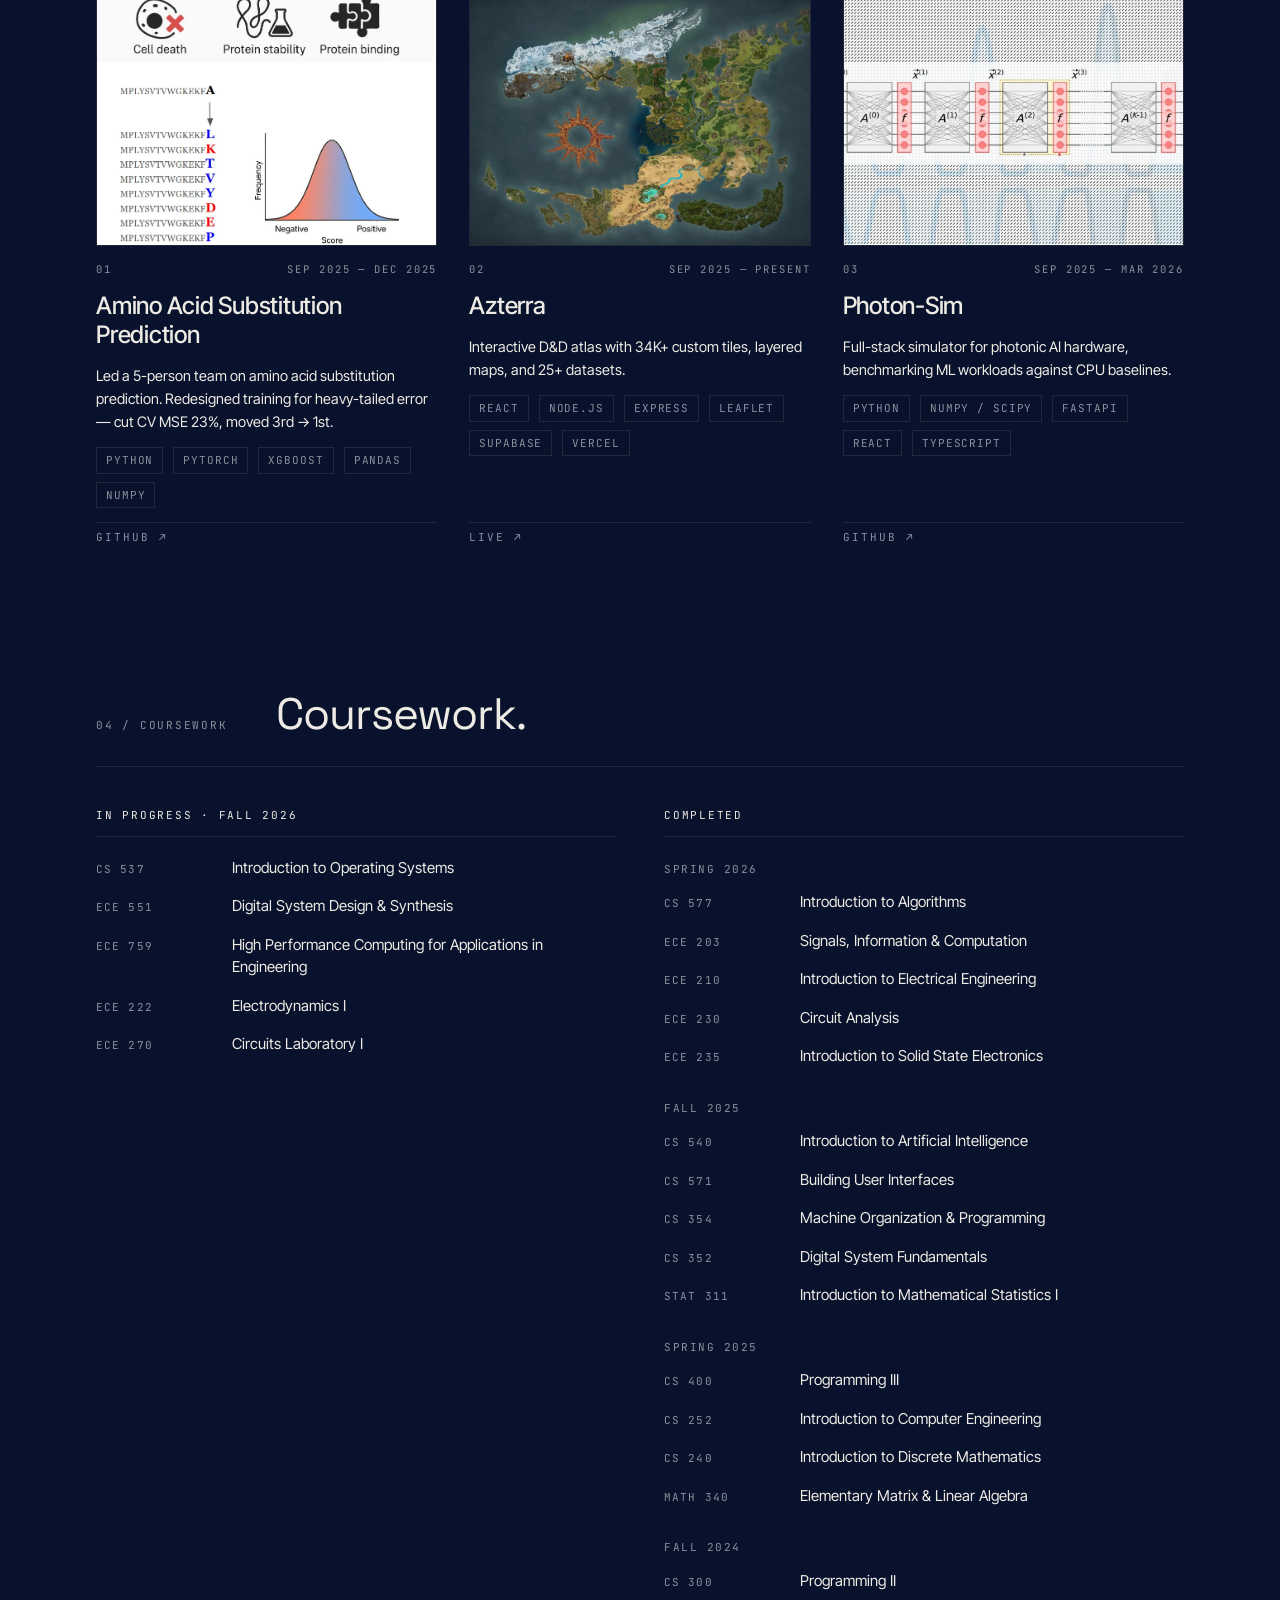
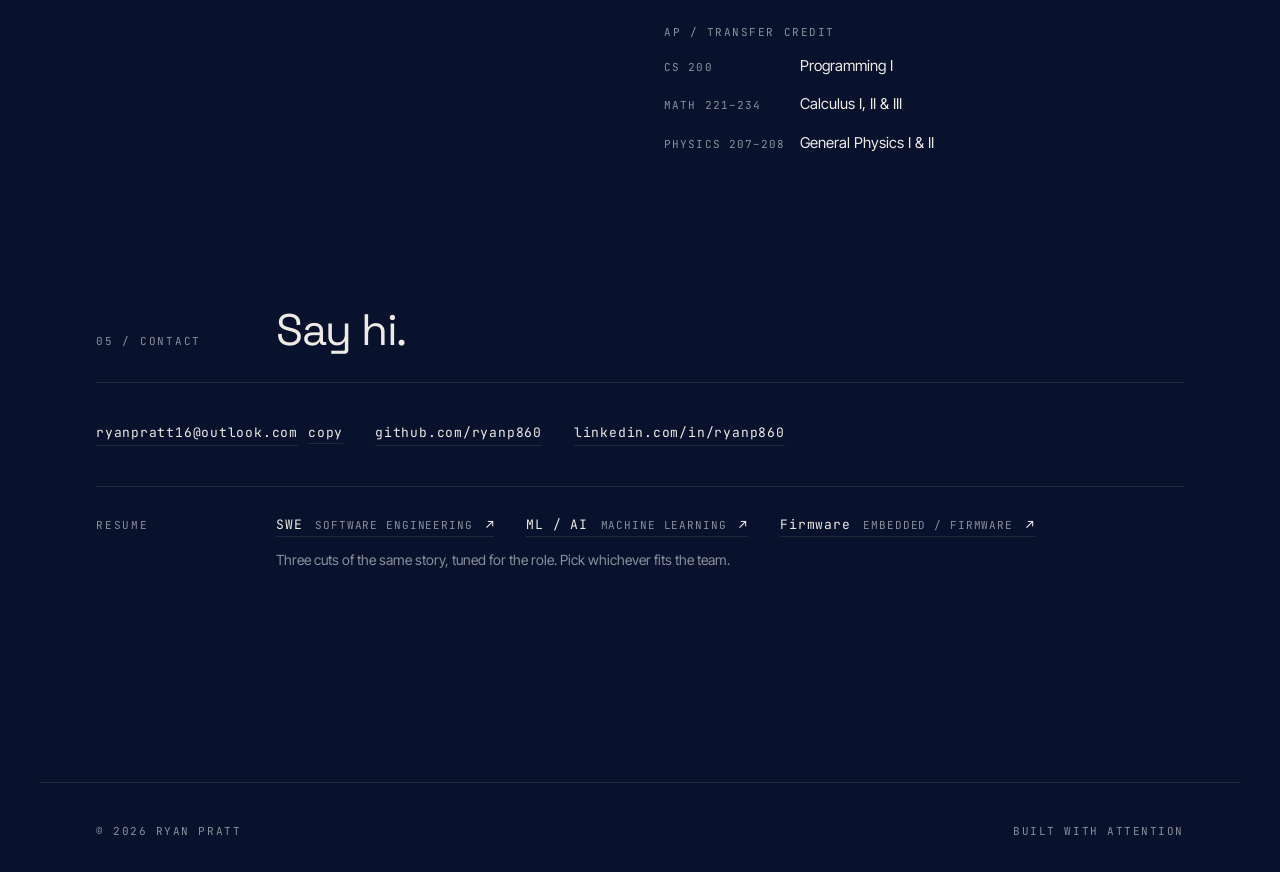
==== commit 0cda0915: "deploy from whoami" ====
--- a/index.html
+++ b/index.html
@@ -31,7 +31,7 @@
     <link rel="preconnect" href="https://fonts.googleapis.com" />
     <link rel="preconnect" href="https://fonts.gstatic.com" crossorigin />
     <link href="https://fonts.googleapis.com/css2?family=Space+Grotesk:wght@300;400;500;600&family=JetBrains+Mono:wght@400;500&family=Inter+Tight:wght@300;400;500&display=swap" rel="stylesheet" />
-    <script type="module" crossorigin src="/assets/index-CFci3fpu.js"></script>
+    <script type="module" crossorigin src="/assets/index-BpC8DNq-.js"></script>
     <link rel="stylesheet" crossorigin href="/assets/index-heWPWI1k.css">
   </head>
   <body>
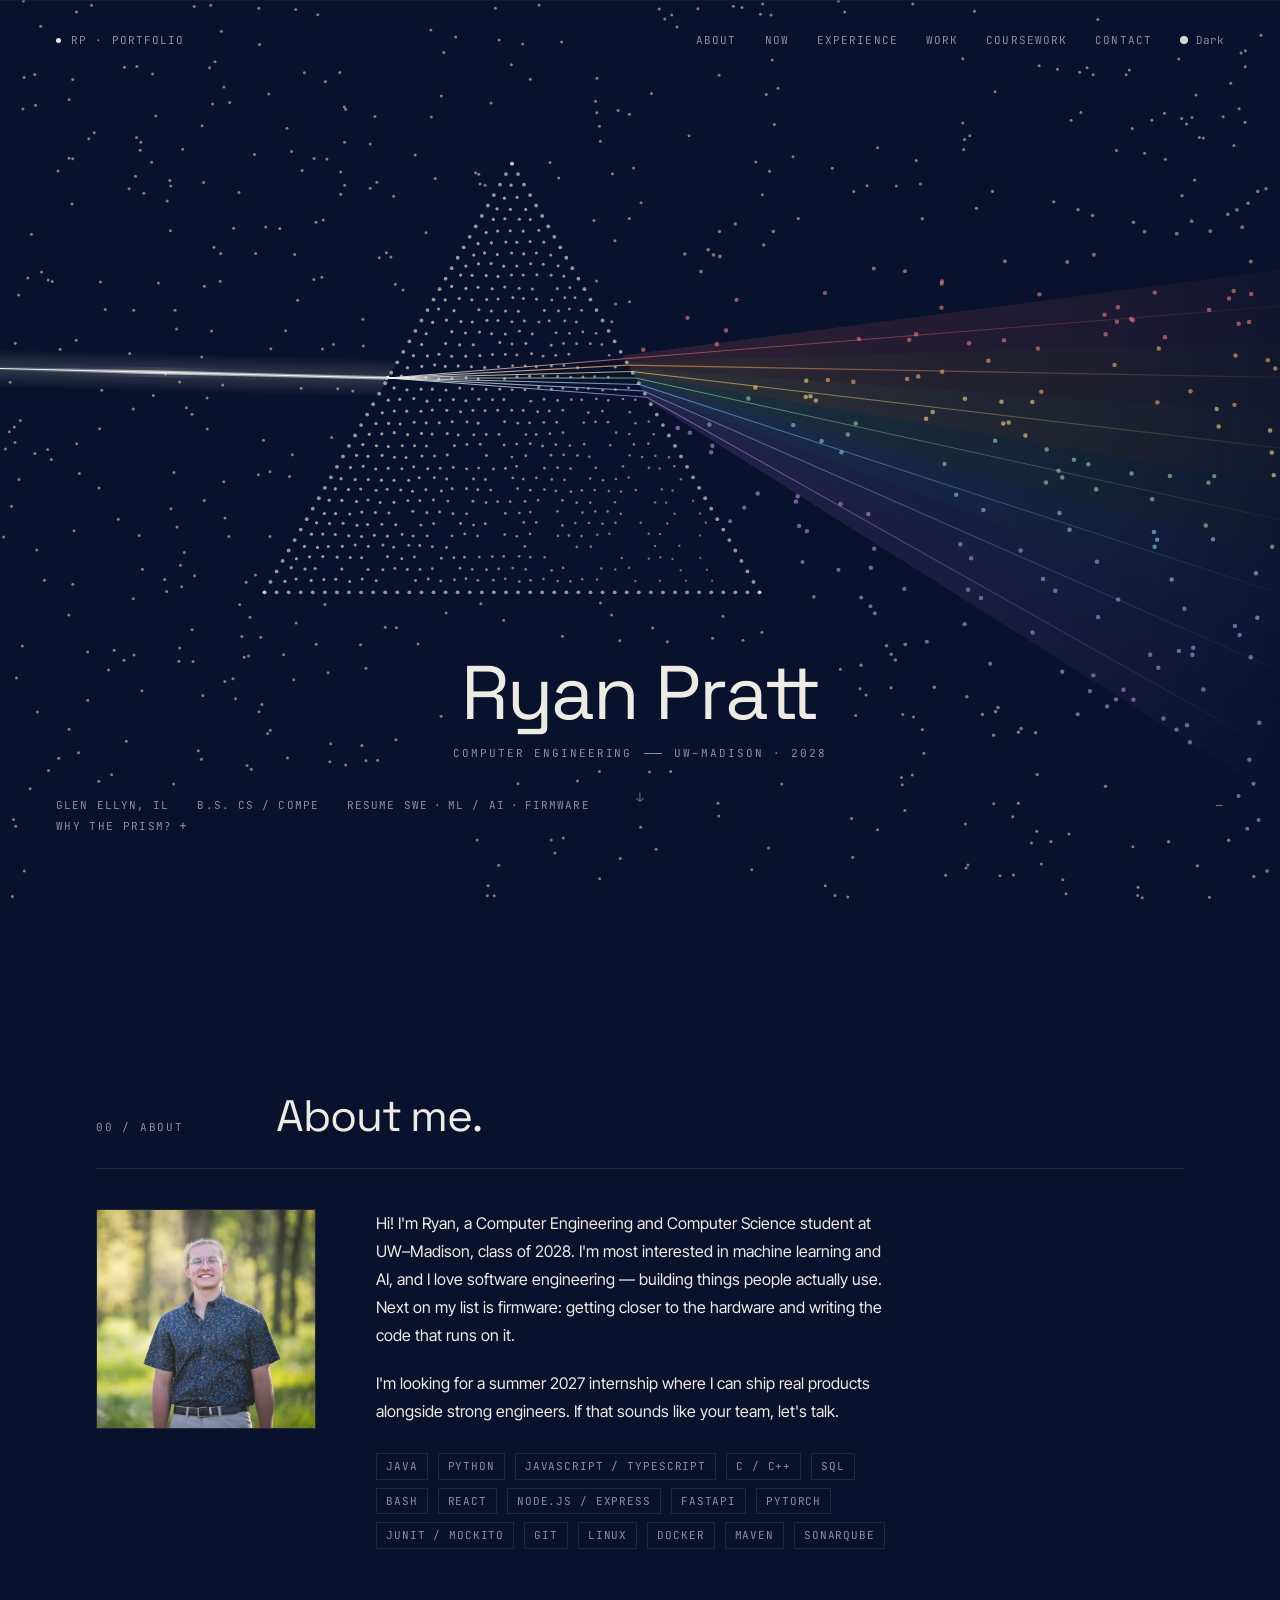
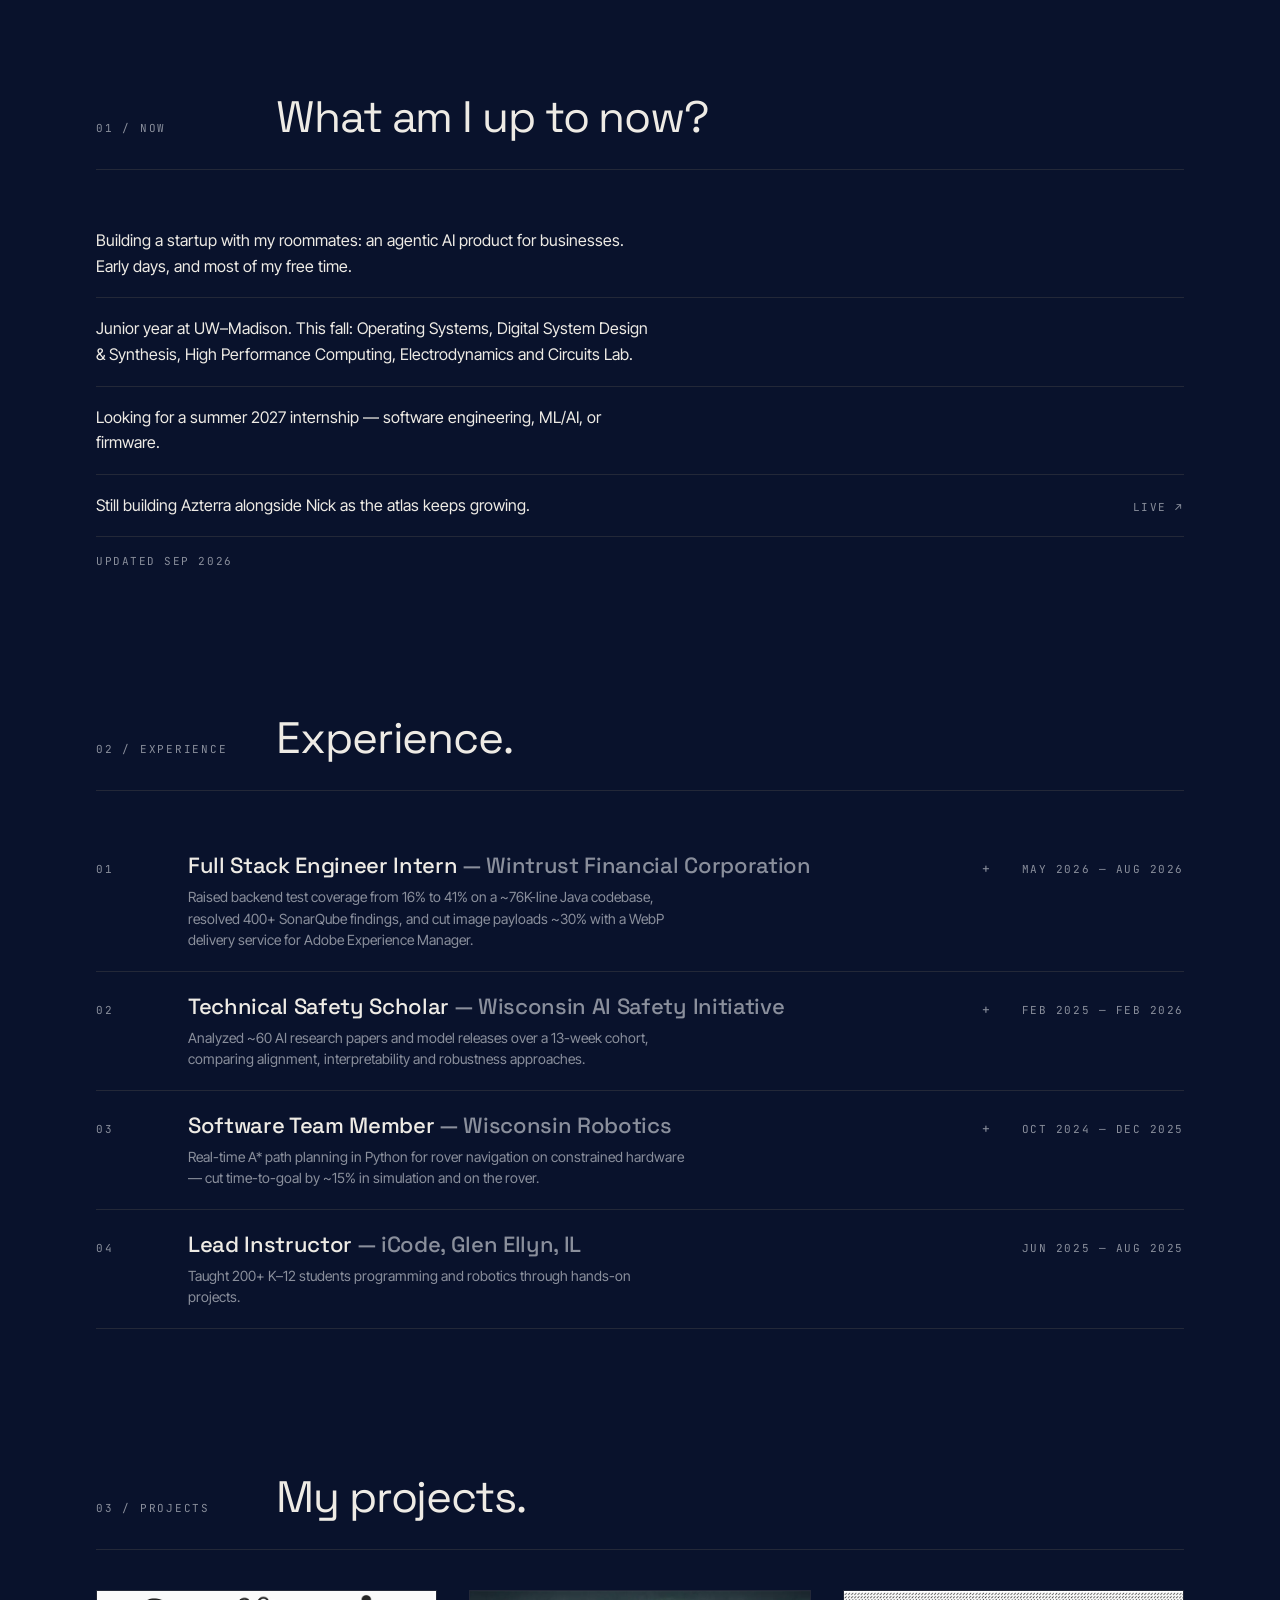
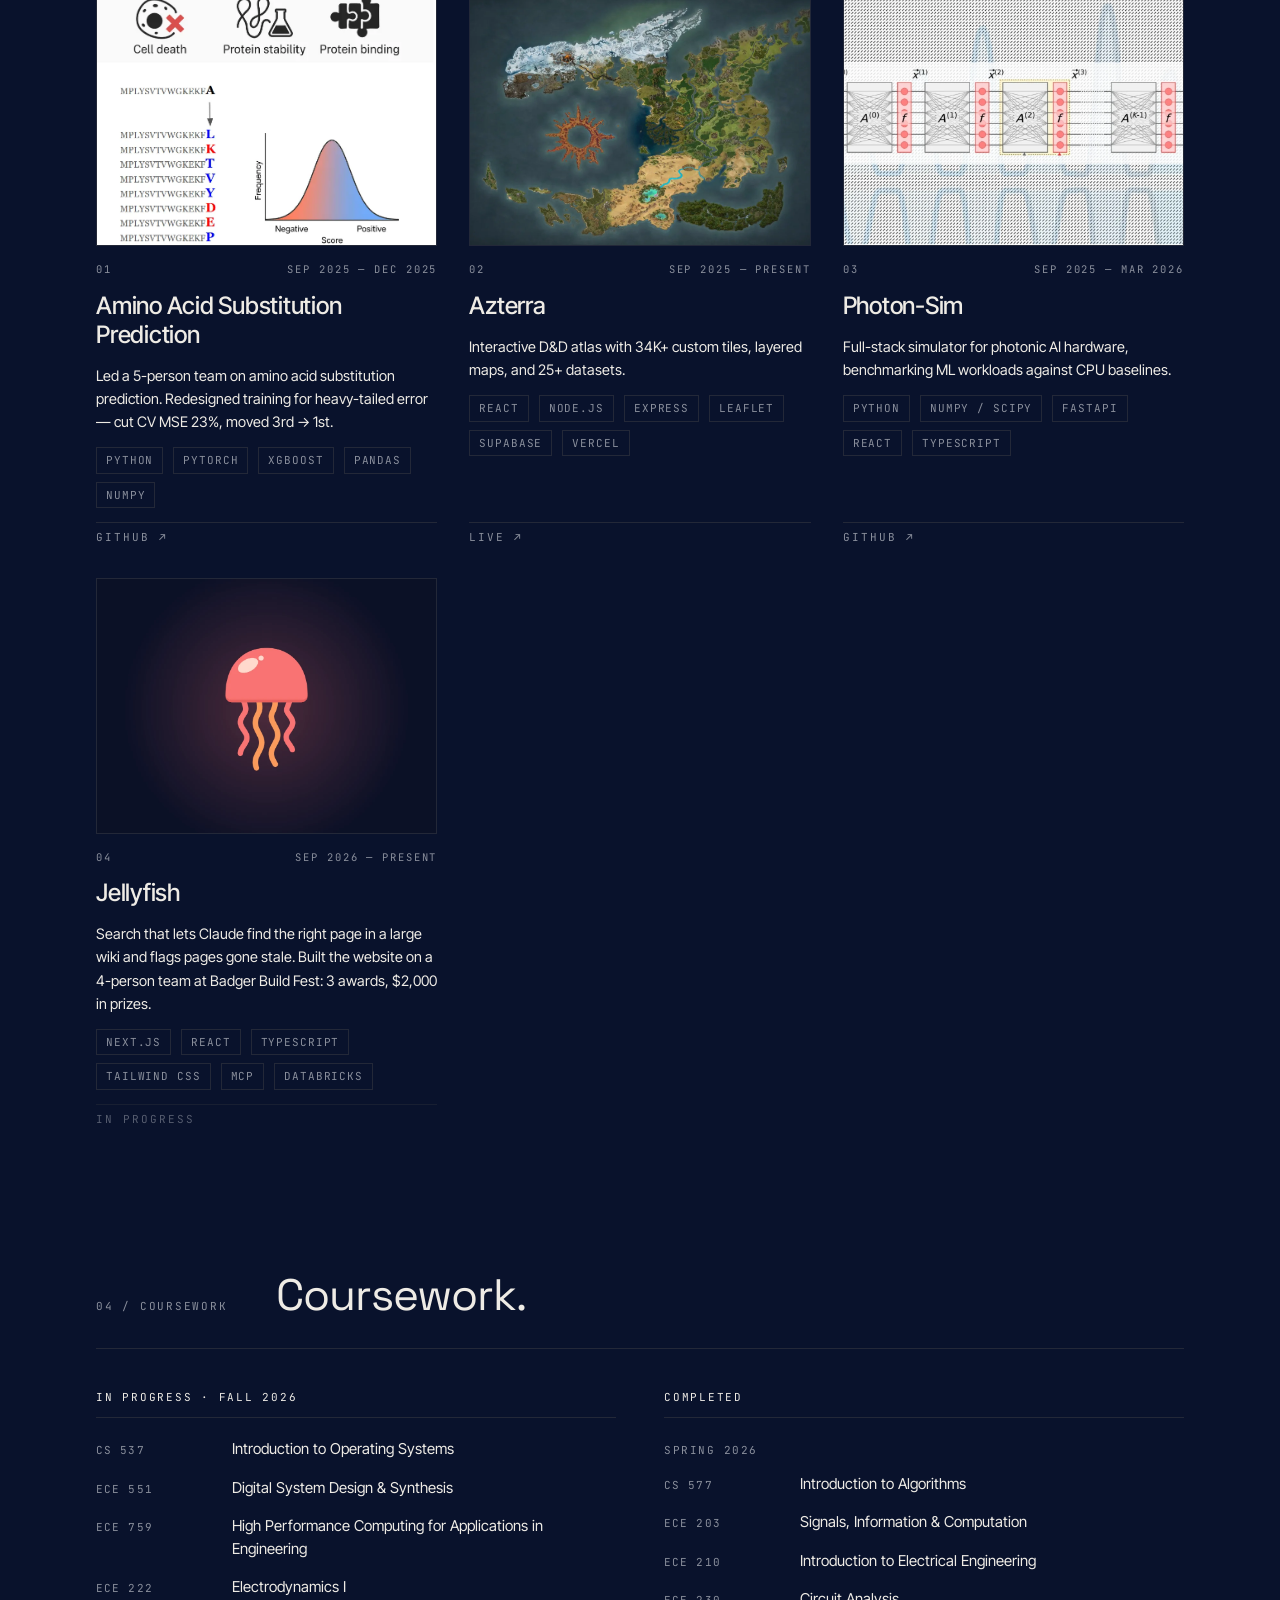
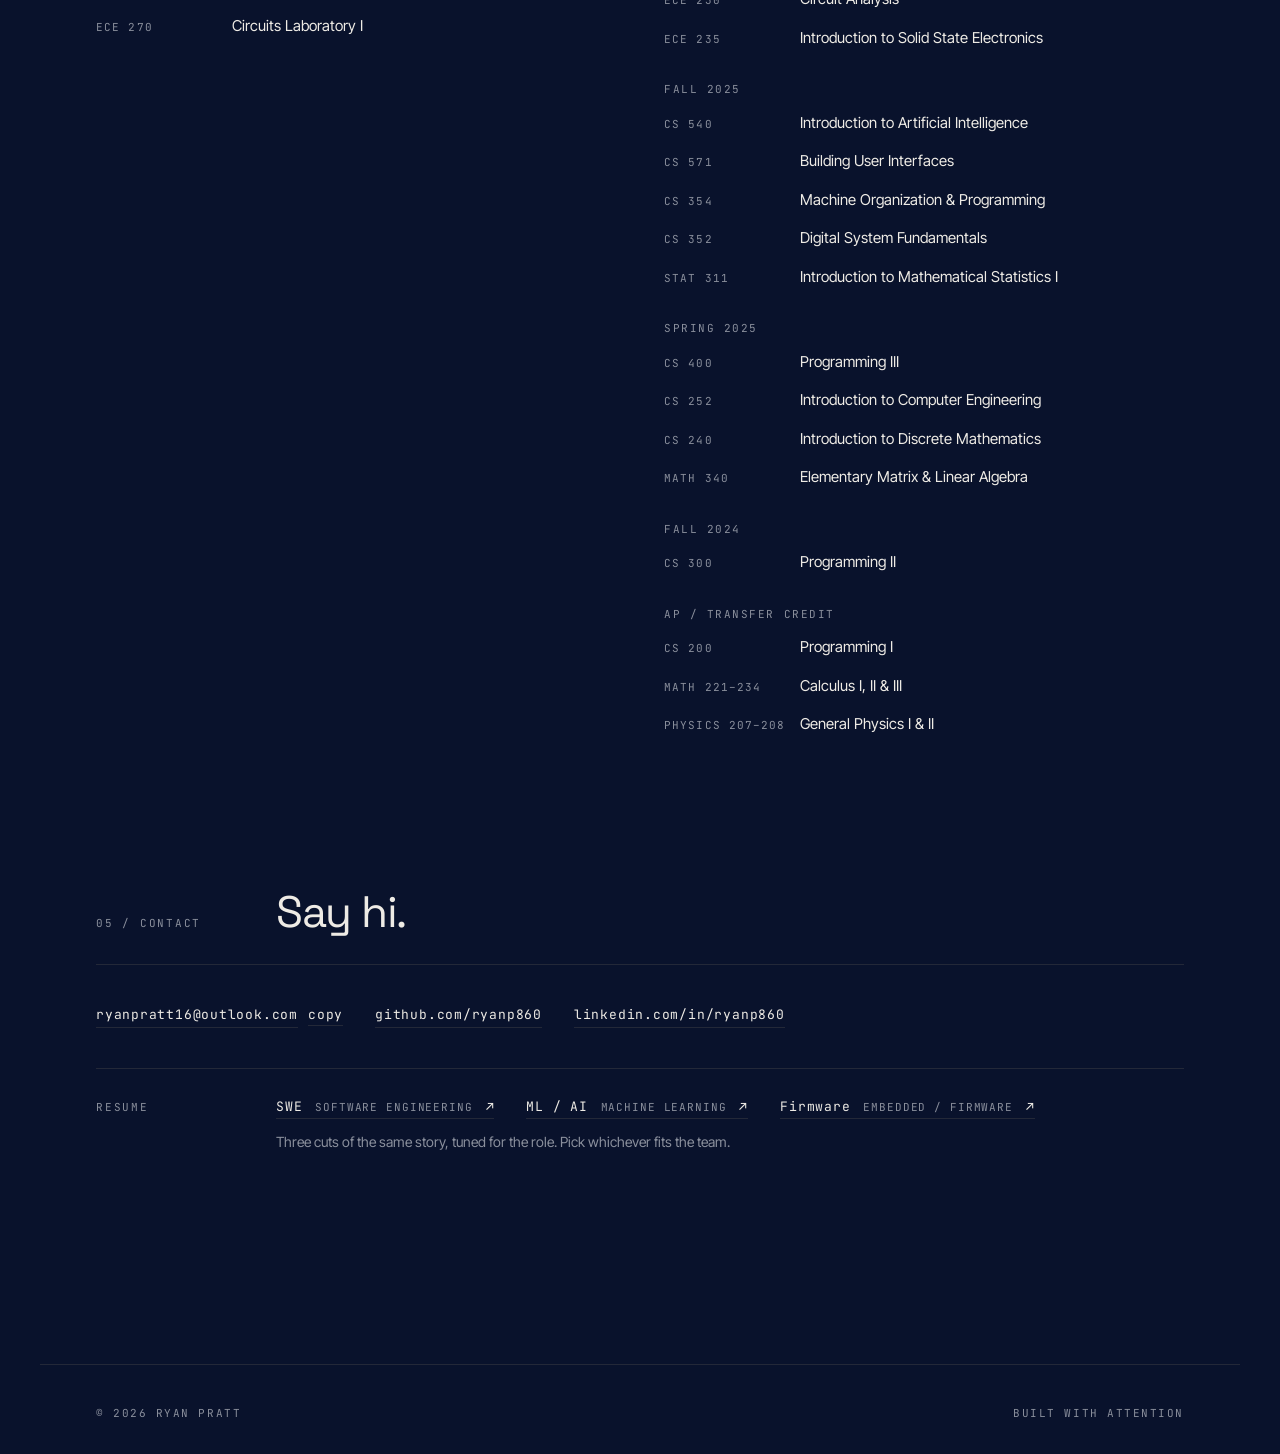
==== commit 24c709e5: "deploy from whoami" ====
--- a/index.html
+++ b/index.html
@@ -31,7 +31,7 @@
     <link rel="preconnect" href="https://fonts.googleapis.com" />
     <link rel="preconnect" href="https://fonts.gstatic.com" crossorigin />
     <link href="https://fonts.googleapis.com/css2?family=Space+Grotesk:wght@300;400;500;600&family=JetBrains+Mono:wght@400;500&family=Inter+Tight:wght@300;400;500&display=swap" rel="stylesheet" />
-    <script type="module" crossorigin src="/assets/index-BpC8DNq-.js"></script>
+    <script type="module" crossorigin src="/assets/index-Dmbq7I9p.js"></script>
     <link rel="stylesheet" crossorigin href="/assets/index-heWPWI1k.css">
   </head>
   <body>
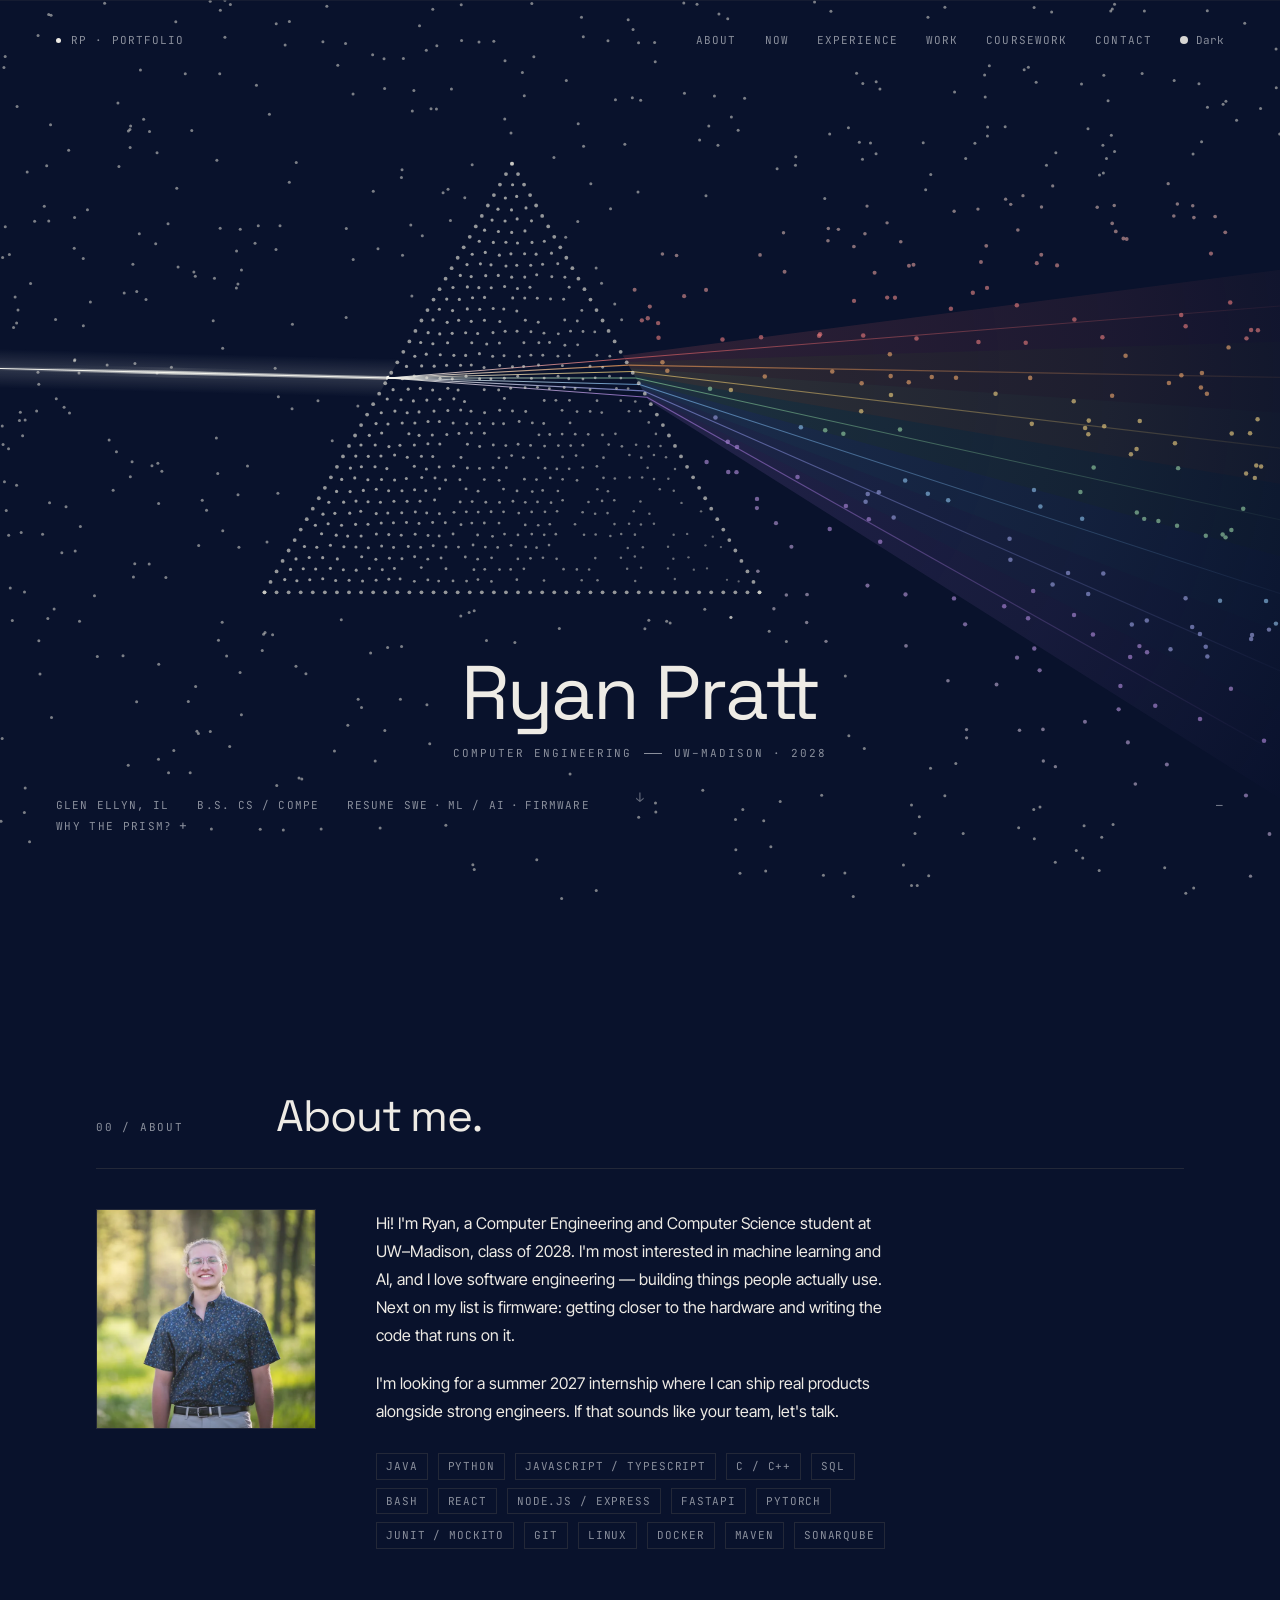
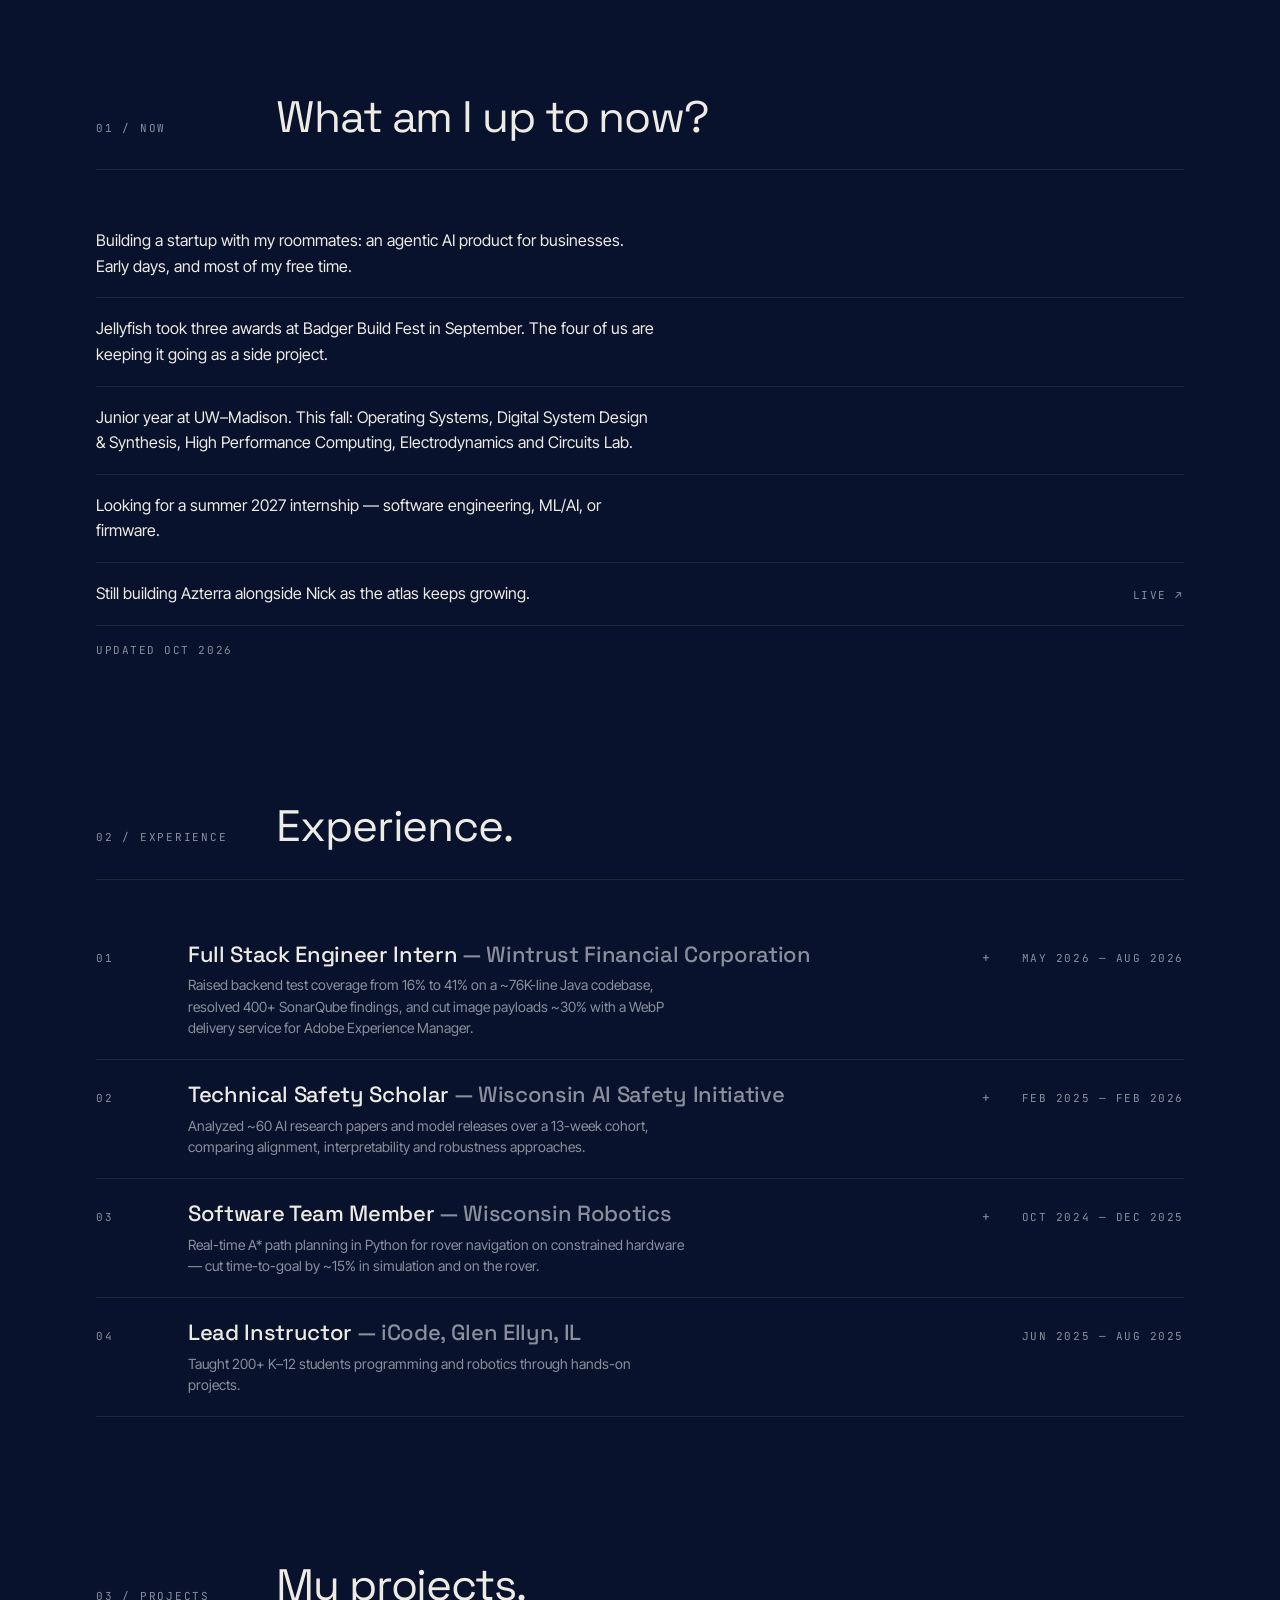
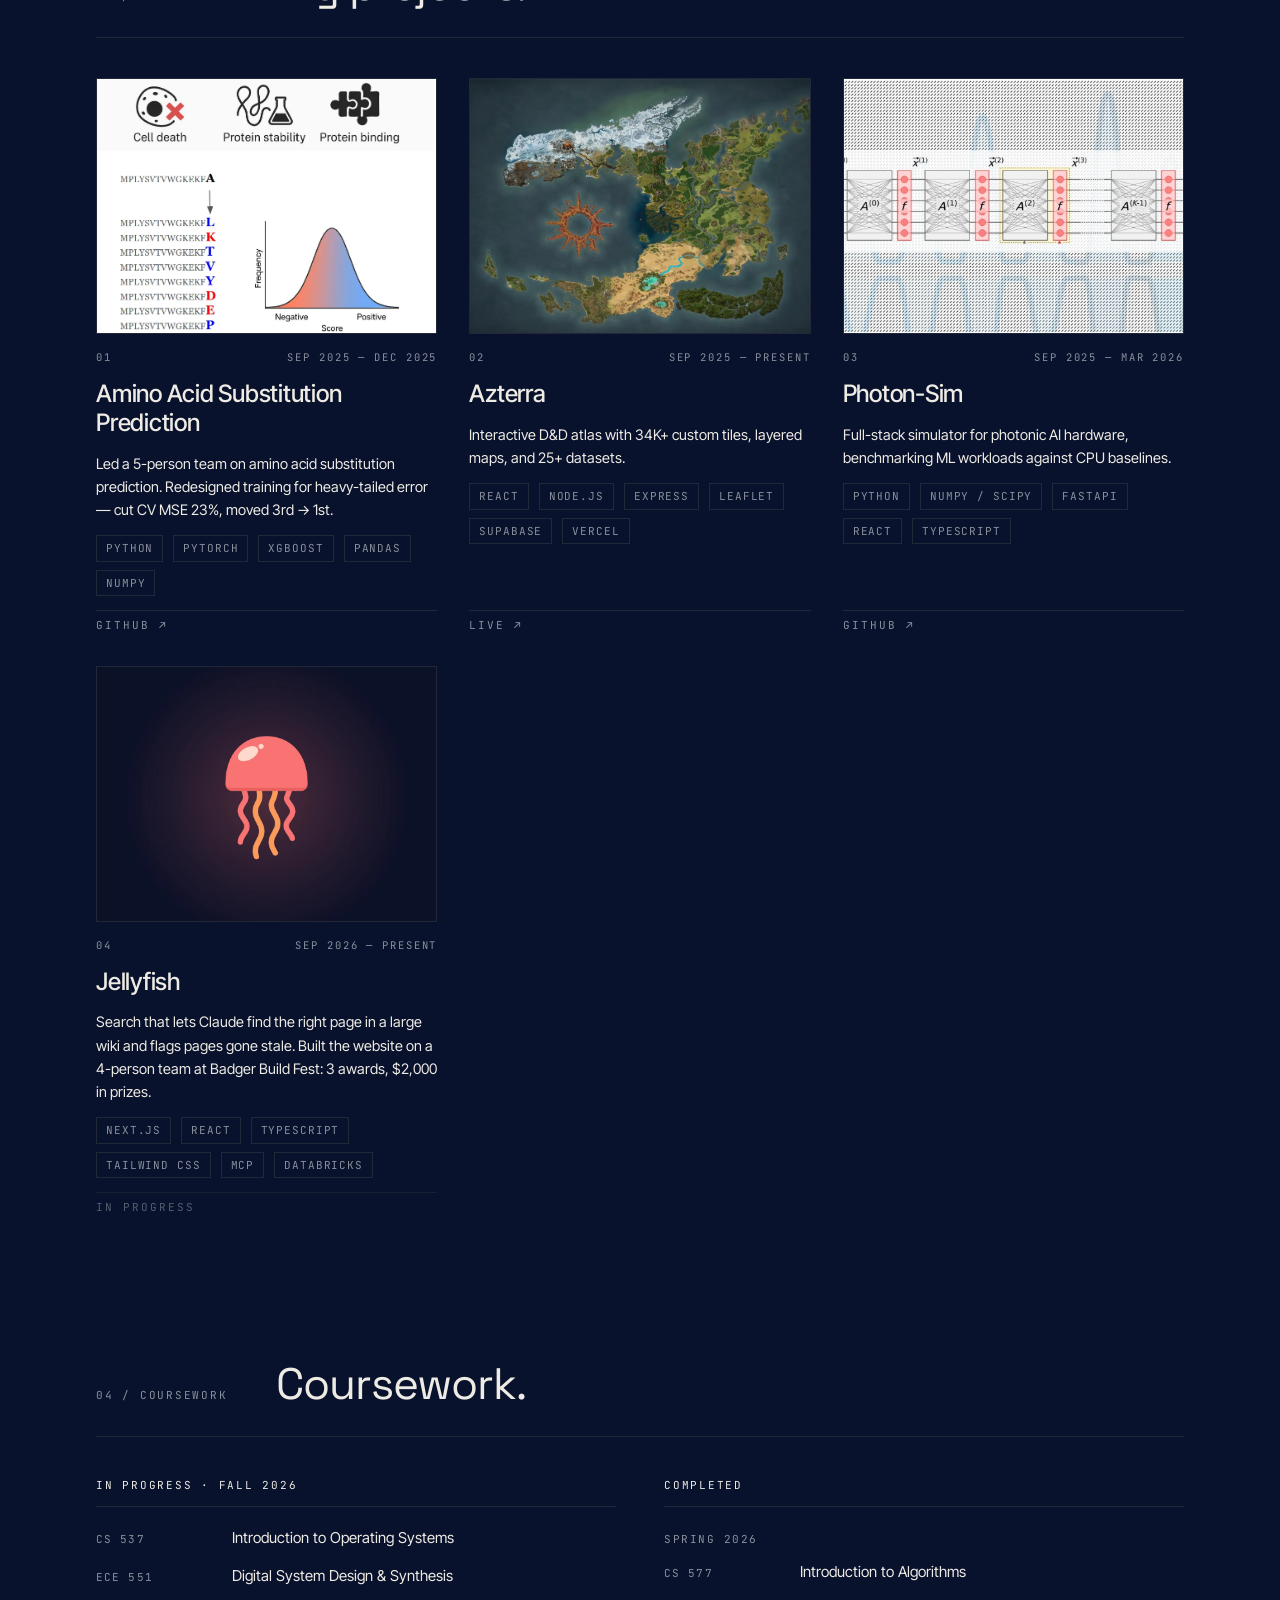
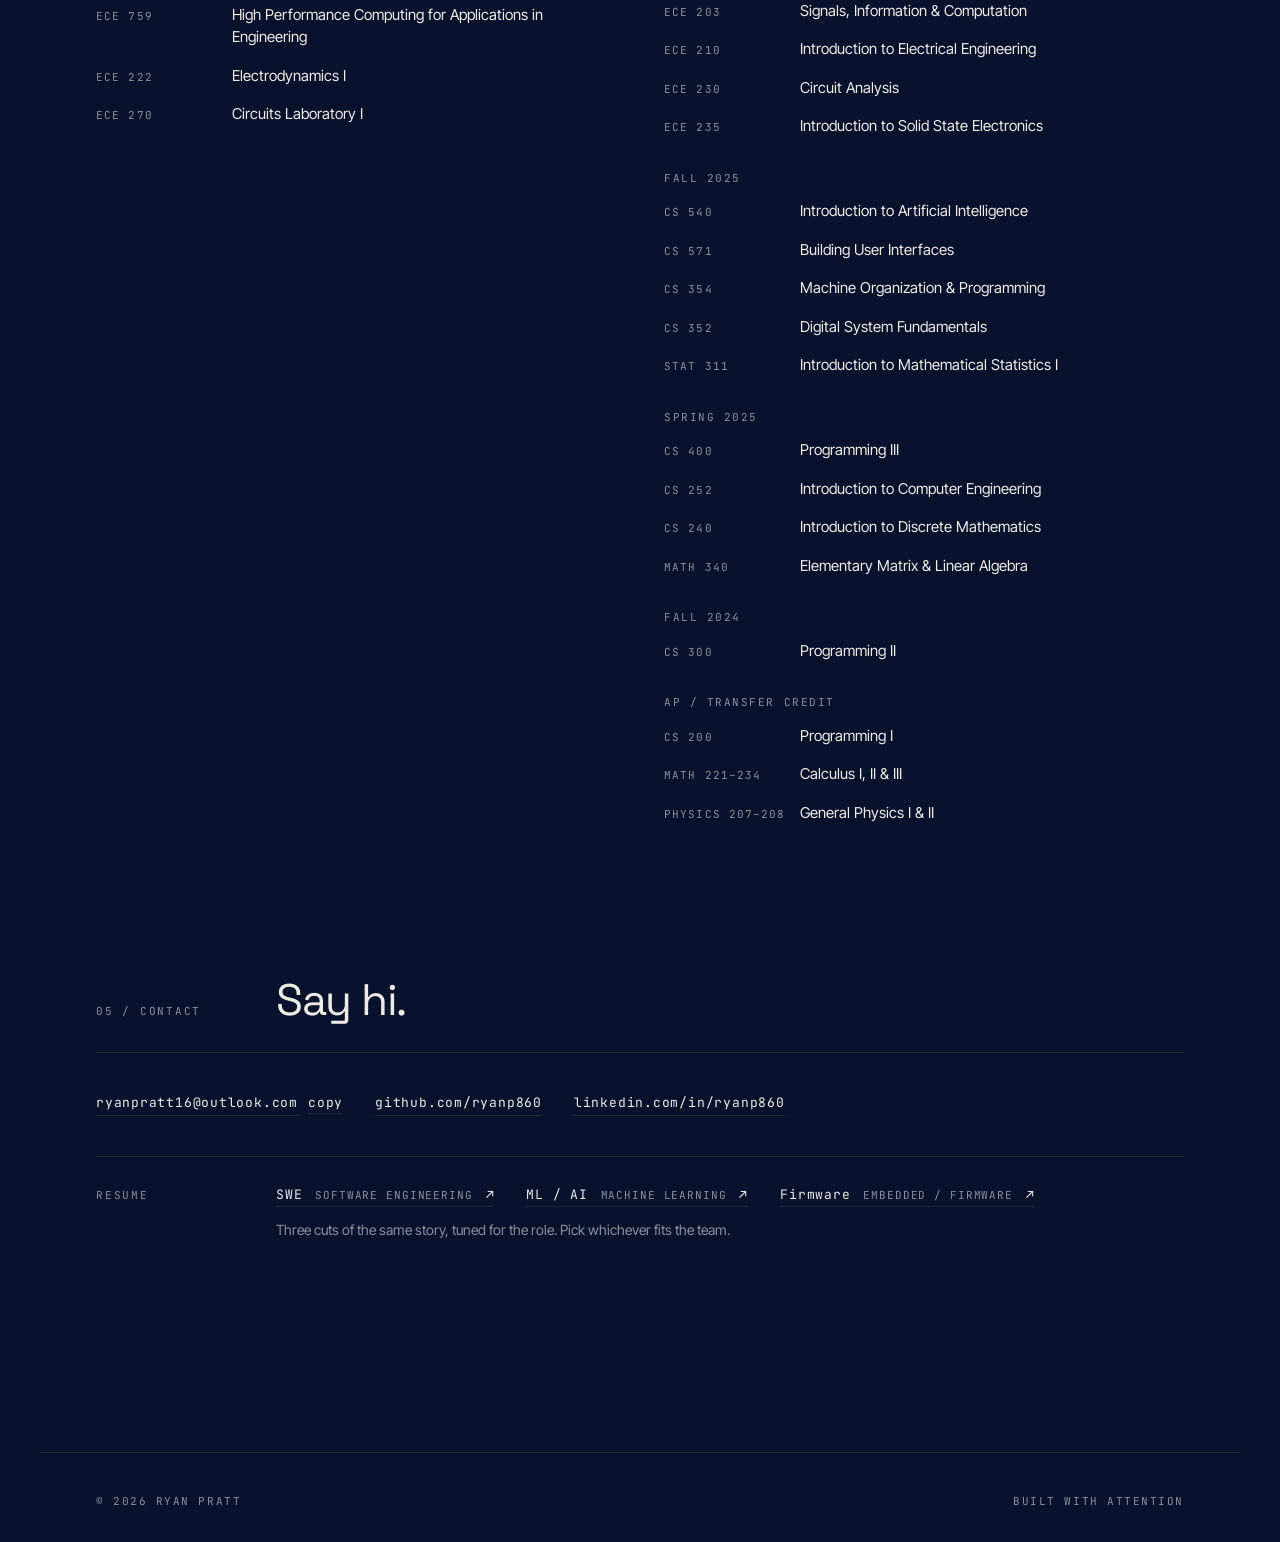
==== commit 012766f3: "deploy from whoami" ====
--- a/index.html
+++ b/index.html
@@ -31,7 +31,7 @@
     <link rel="preconnect" href="https://fonts.googleapis.com" />
     <link rel="preconnect" href="https://fonts.gstatic.com" crossorigin />
     <link href="https://fonts.googleapis.com/css2?family=Space+Grotesk:wght@300;400;500;600&family=JetBrains+Mono:wght@400;500&family=Inter+Tight:wght@300;400;500&display=swap" rel="stylesheet" />
-    <script type="module" crossorigin src="/assets/index-Dmbq7I9p.js"></script>
+    <script type="module" crossorigin src="/assets/index-DhwOtrm2.js"></script>
     <link rel="stylesheet" crossorigin href="/assets/index-heWPWI1k.css">
   </head>
   <body>
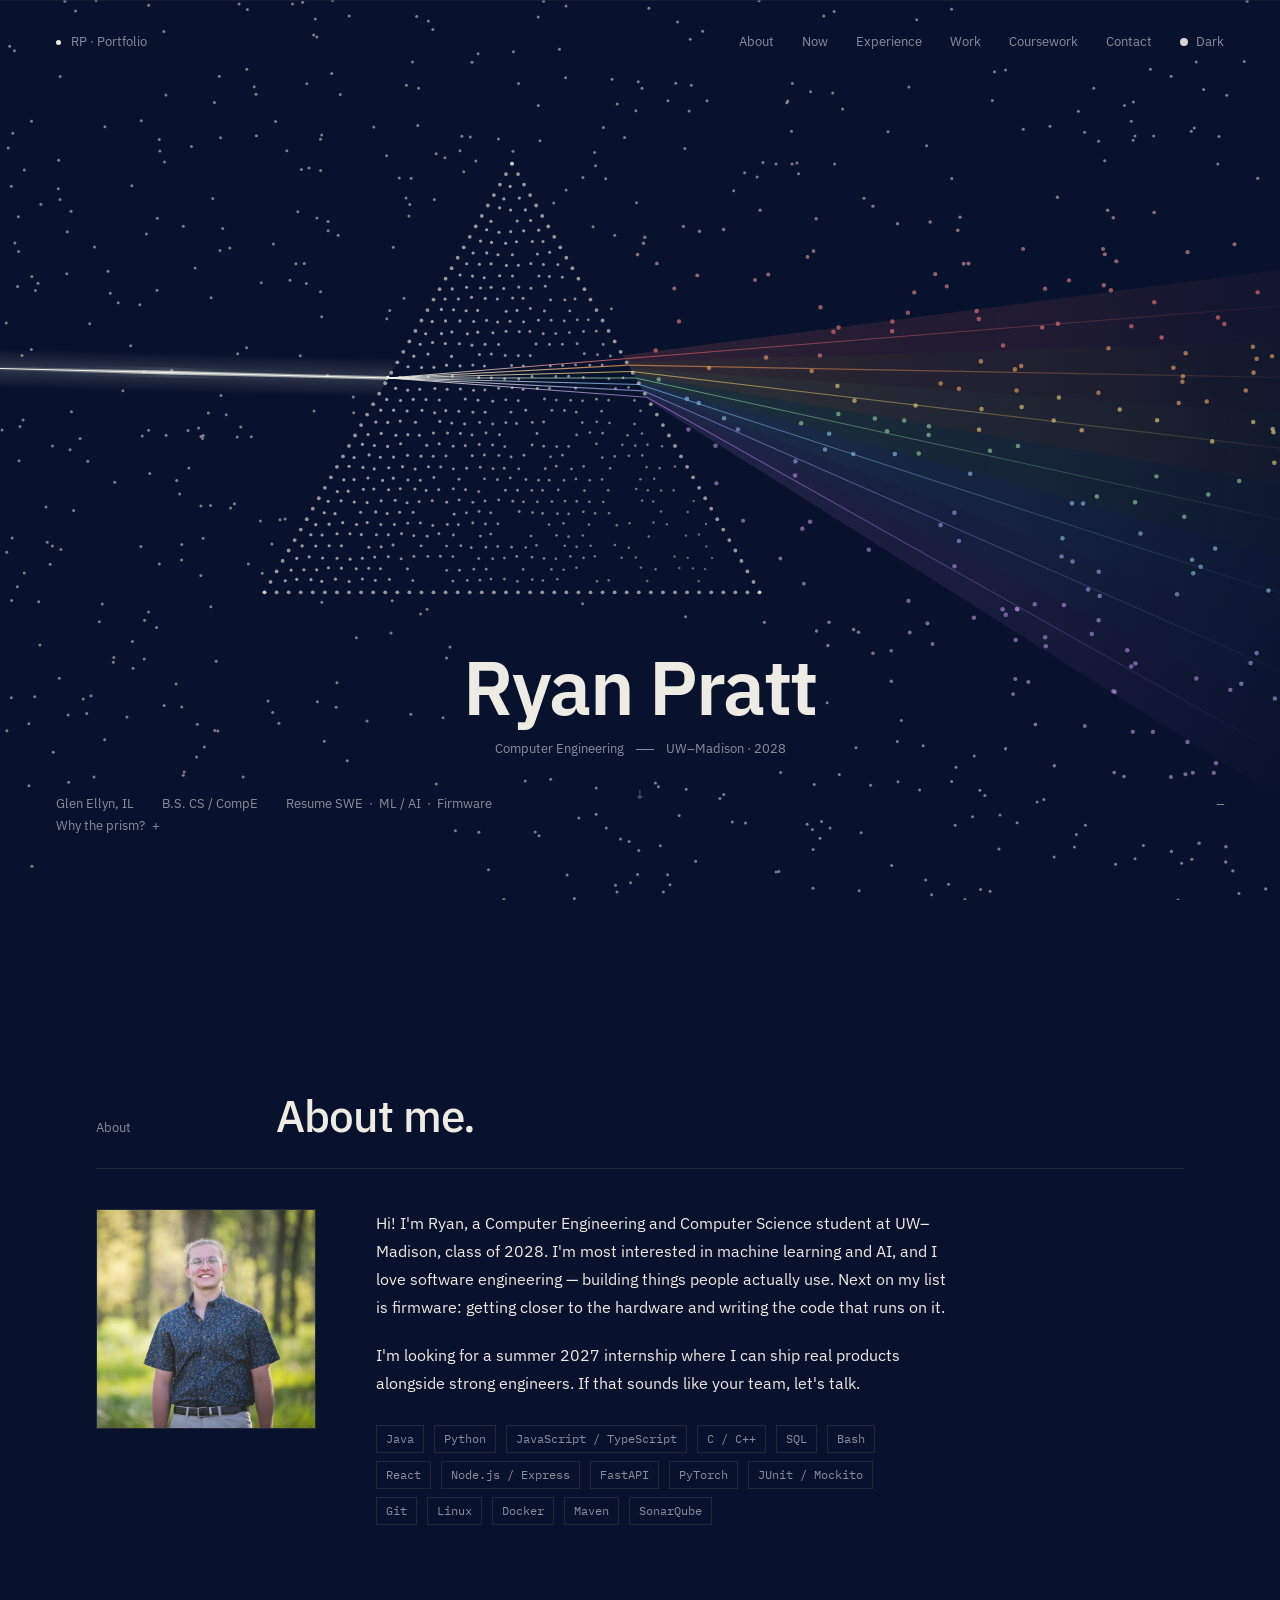
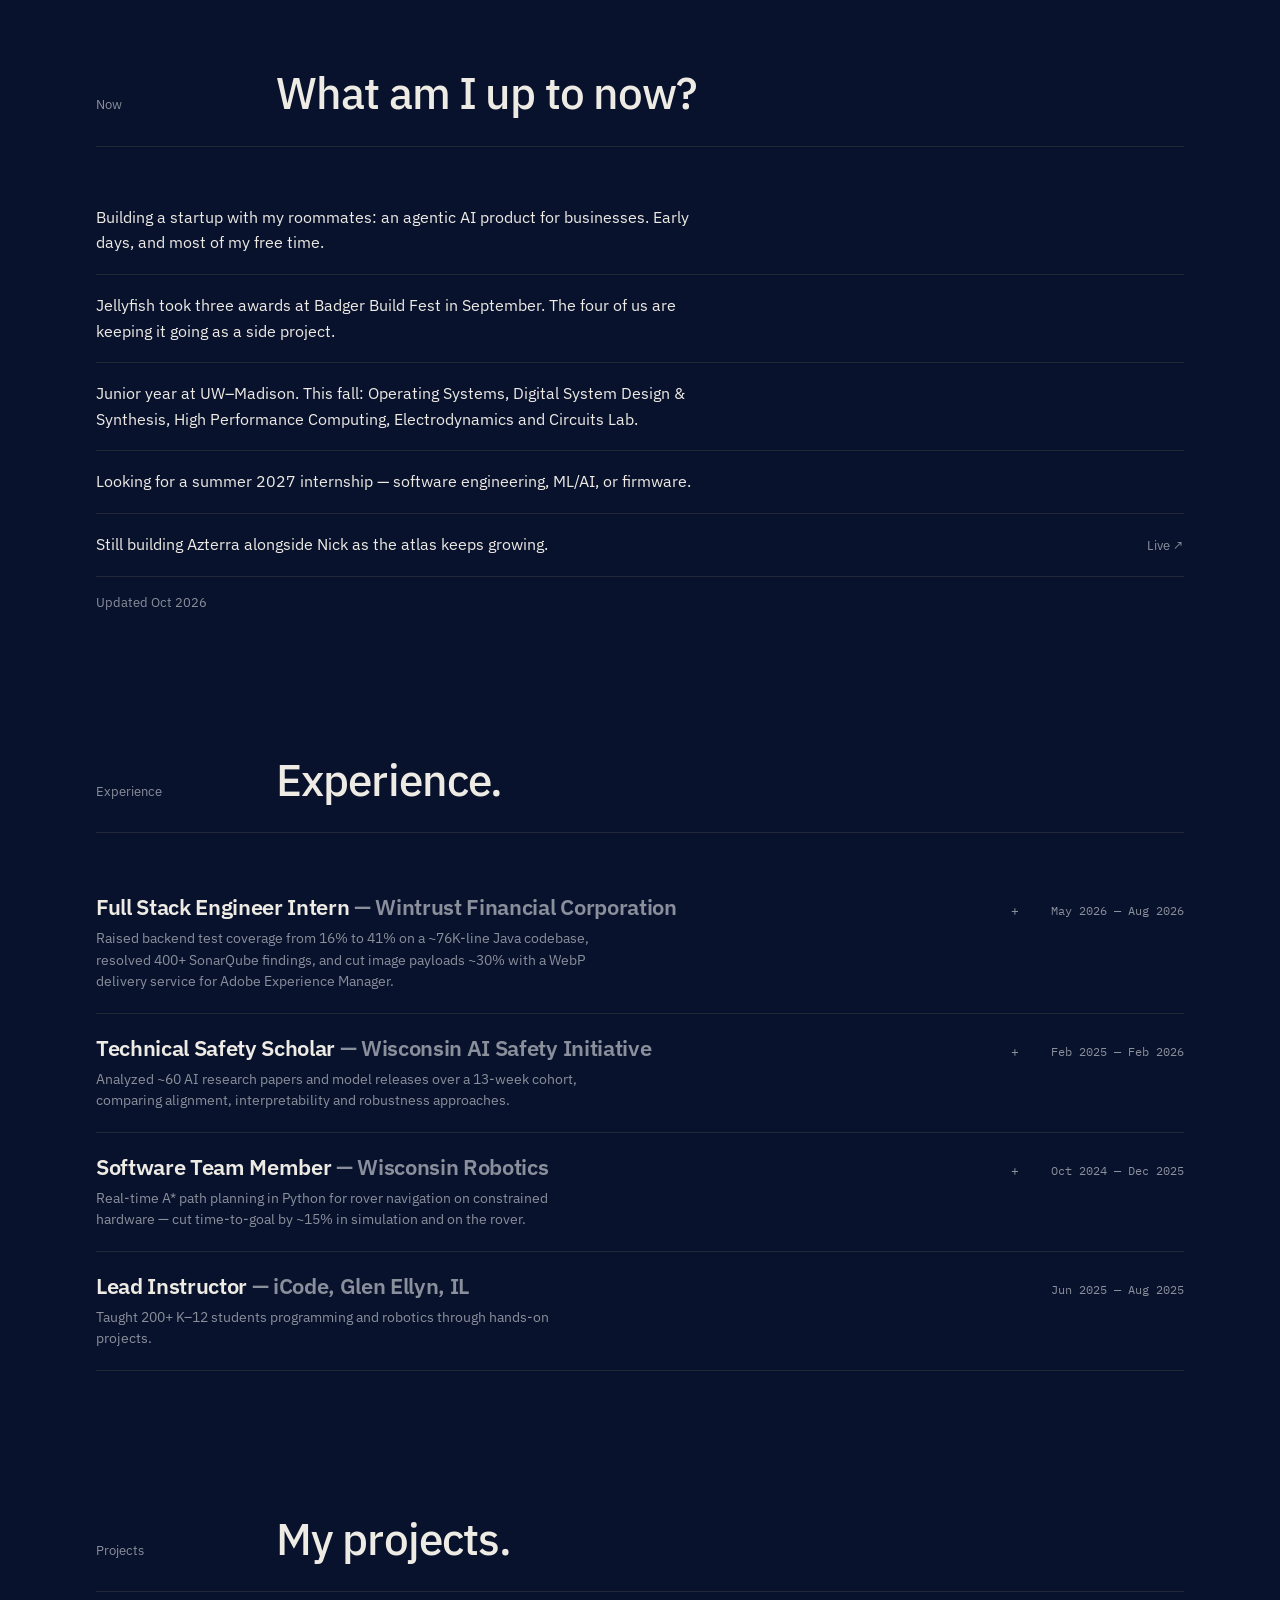
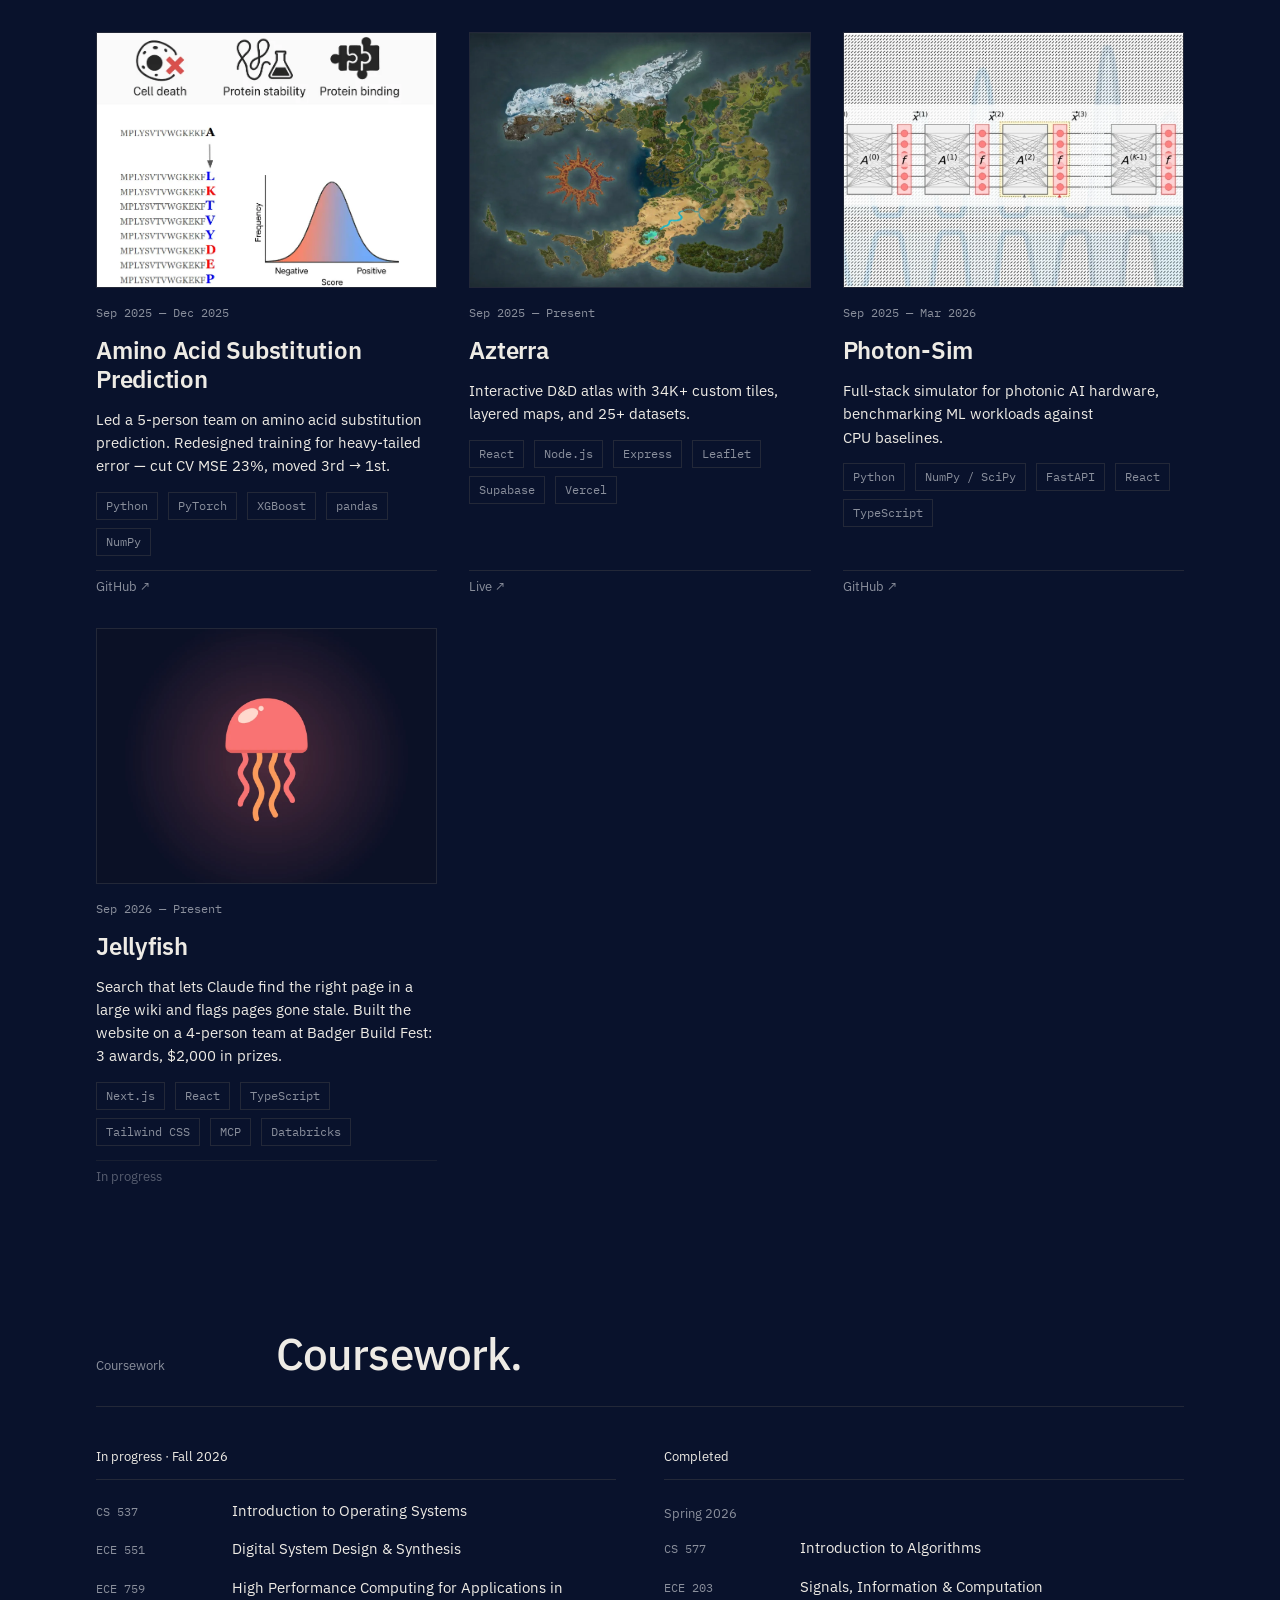
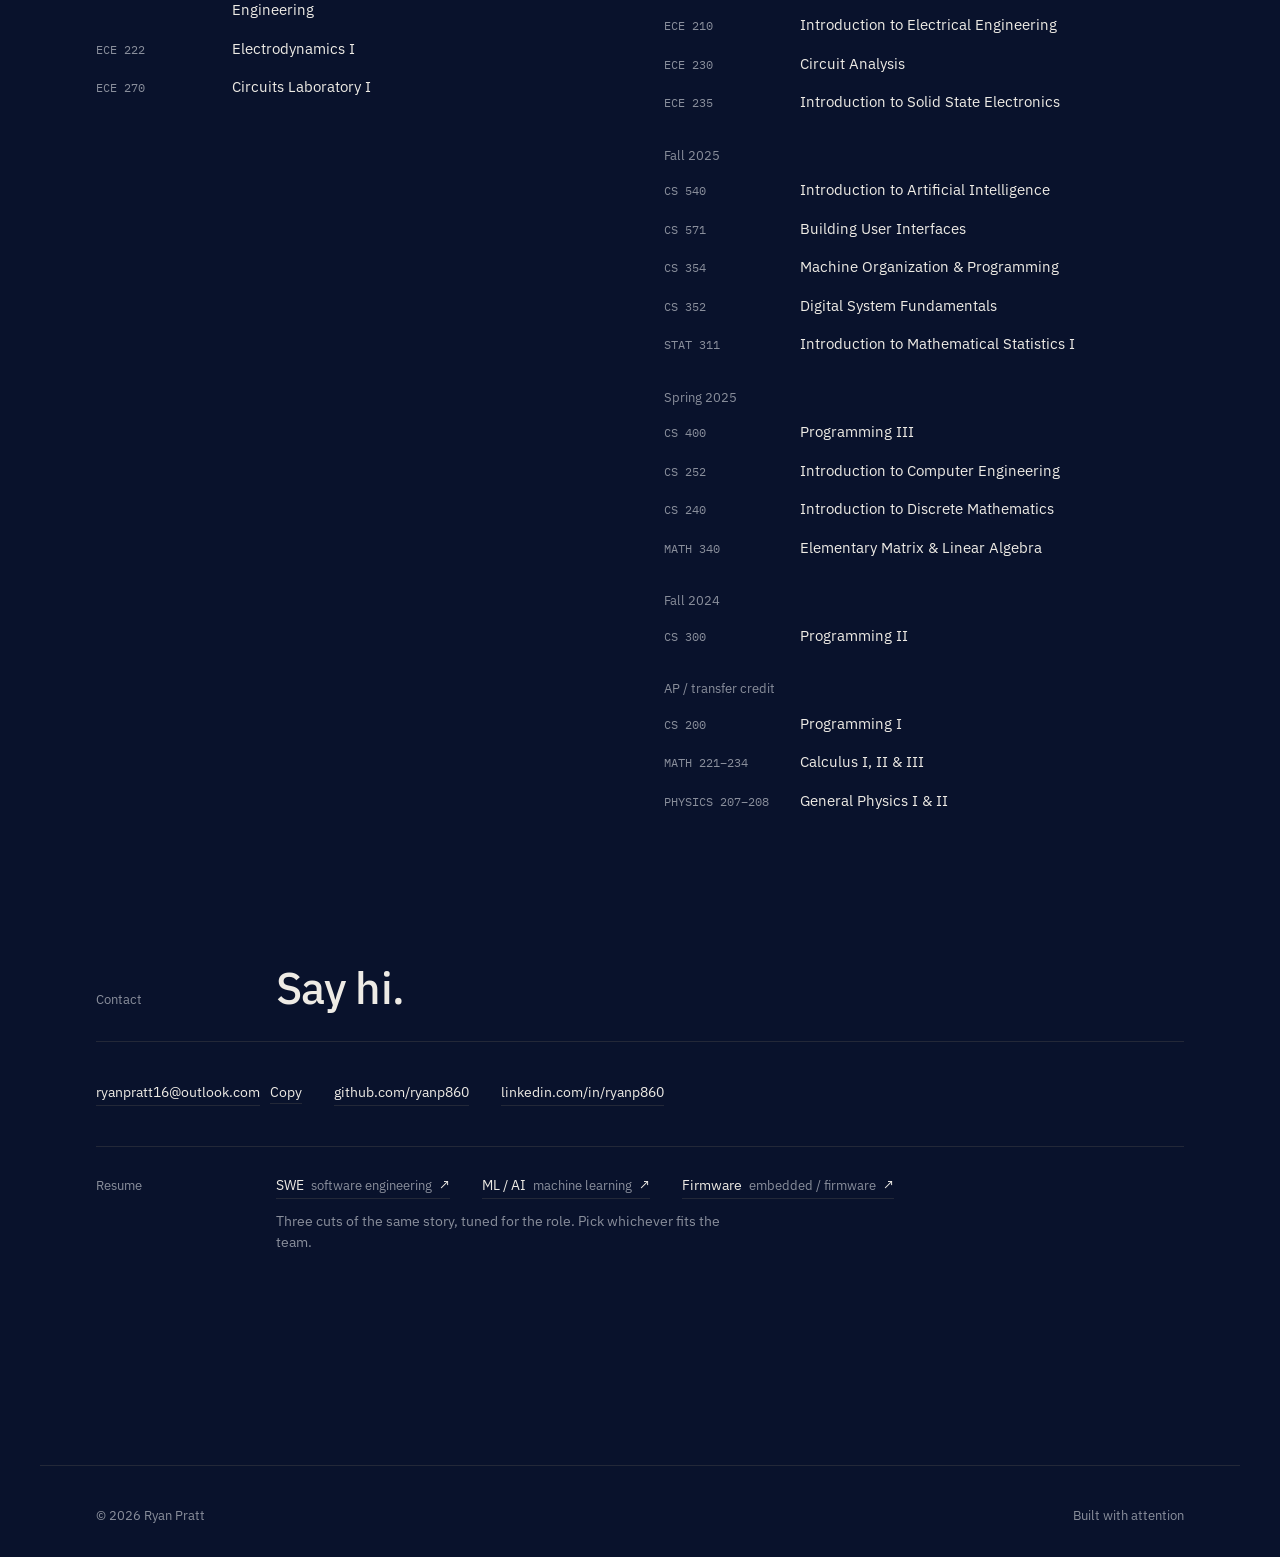
==== commit 466cf3e5: "deploy from whoami" ====
--- a/index.html
+++ b/index.html
@@ -30,9 +30,9 @@
     </script>
     <link rel="preconnect" href="https://fonts.googleapis.com" />
     <link rel="preconnect" href="https://fonts.gstatic.com" crossorigin />
-    <link href="https://fonts.googleapis.com/css2?family=Space+Grotesk:wght@300;400;500;600&family=JetBrains+Mono:wght@400;500&family=Inter+Tight:wght@300;400;500&display=swap" rel="stylesheet" />
-    <script type="module" crossorigin src="/assets/index-DhwOtrm2.js"></script>
-    <link rel="stylesheet" crossorigin href="/assets/index-heWPWI1k.css">
+    <link href="https://fonts.googleapis.com/css2?family=IBM+Plex+Sans:wght@400;500;600&family=IBM+Plex+Mono:wght@400&display=swap" rel="stylesheet" />
+    <script type="module" crossorigin src="/assets/index-D33QXzHC.js"></script>
+    <link rel="stylesheet" crossorigin href="/assets/index-B6qB8pIx.css">
   </head>
   <body>
     <div id="root"></div>
--- a/assets/index-B6qB8pIx.css
+++ b/assets/index-B6qB8pIx.css
@@ -0,0 +1 @@
+:root{--bg: oklch(.875 .012 75);--surface: oklch(.85 .014 75);--ink: oklch(.19 .012 50);--muted: oklch(.4 .012 60);--hairline: oklch(.75 .014 75);--font-display: "IBM Plex Sans", -apple-system, BlinkMacSystemFont, sans-serif;--font-body: "IBM Plex Sans", -apple-system, BlinkMacSystemFont, sans-serif;--font-mono: "IBM Plex Mono", ui-monospace, monospace}html[data-theme=dark]{--bg: #09122C;--surface: oklch(.21 .04 270);--ink: oklch(.94 .008 80);--muted: oklch(.65 .02 270);--hairline: oklch(.28 .03 270)}*{box-sizing:border-box}html,body{margin:0;padding:0}html{scroll-padding-top:var(--nav-height, 64px)}body{background:var(--bg);color:var(--ink);font-family:var(--font-body);font-weight:400;font-size:15px;line-height:1.5;-webkit-font-smoothing:antialiased;overflow-x:hidden}html[data-theme-ready] body{transition:background .9s cubic-bezier(.4,0,.2,1),color .9s cubic-bezier(.4,0,.2,1)}.skip-link{position:fixed;top:12px;left:12px;z-index:1000;transform:translateY(-150%);background:var(--bg);color:var(--ink);font-family:var(--font-body);font-size:13px;text-decoration:none;padding:10px 16px;border:1px solid var(--hairline);transition:transform .16s}.skip-link:focus{transform:translateY(0)}a:focus,button:focus,summary:focus{outline:none}a:focus-visible,button:focus-visible,summary:focus-visible{outline:1px solid var(--ink);outline-offset:3px}.visually-hidden{position:absolute;width:1px;height:1px;padding:0;margin:-1px;overflow:hidden;clip:rect(0,0,0,0);white-space:nowrap;border:0}.stars-canvas{position:fixed;inset:0;width:100%;height:100%;pointer-events:none;z-index:0}.hero{position:relative;min-height:100vh;min-height:100svh;z-index:1}.hero-canvas-layer{position:absolute;inset:0;z-index:0}.prism-canvas{position:absolute;inset:0;width:100%;height:100%;display:block}.hero-chrome{position:relative;z-index:2;display:grid;grid-template-rows:auto 1fr auto;min-height:100vh;min-height:100svh;padding:32px 56px;pointer-events:none}.hero-chrome>*{pointer-events:auto}.hero-chrome .stage{pointer-events:none}.chrome-row{display:flex;justify-content:space-between;align-items:center;font-family:var(--font-body);font-size:13px;color:var(--muted)}.chrome-row .dot{display:inline-block;width:5px;height:5px;border-radius:50%;background:var(--ink);margin-right:10px;vertical-align:middle}.chrome-row a,.chrome-row button{color:var(--muted);background:none;border:0;font:inherit;text-decoration:none;cursor:pointer;padding:0}.chrome-row a:hover,.chrome-row button:hover{color:var(--ink)}.chrome-row .group{display:flex;gap:28px;align-items:center}.site-nav{display:contents}.chrome-row a.active{color:var(--ink);text-decoration:underline;text-decoration-color:var(--hairline);text-underline-offset:5px}.fixed-nav{position:fixed;top:0;left:0;right:0;z-index:20;padding:14px 56px;background:color-mix(in oklab,var(--bg) 85%,transparent);-webkit-backdrop-filter:blur(10px);backdrop-filter:blur(10px);border-bottom:1px solid var(--hairline);transform:translateY(-100%);transition:transform .2s ease;pointer-events:none}.fixed-nav.is-visible{transform:translateY(0);pointer-events:auto}@media(prefers-reduced-motion:reduce){.fixed-nav{transition:none}}.stage{display:grid;place-items:end center;padding-bottom:4vh}.lockup{position:relative;text-align:center;pointer-events:auto}.lockup .name{font-family:var(--font-display);font-weight:600;font-style:normal;font-size:clamp(40px,6vw,76px);letter-spacing:-.02em;line-height:1;color:var(--ink)}.lockup .role{margin-top:14px;font-family:var(--font-body);font-size:13px;color:var(--muted)}.lockup .role .sep{display:inline-block;width:18px;height:1px;background:var(--muted);vertical-align:middle;margin:0 12px}.scroll-cue{position:absolute;left:0;right:0;top:100%;margin-top:30px;font-family:var(--font-mono);font-size:13px;line-height:1;color:var(--muted);opacity:0;animation:scroll-cue-in .5s ease forwards 1.5s,scroll-cue-drift 2s ease-in-out infinite 1.5s}@keyframes scroll-cue-in{to{opacity:.7}}@keyframes scroll-cue-drift{0%,to{transform:translateY(0)}50%{transform:translateY(6px)}}@media(prefers-reduced-motion:reduce){.scroll-cue{opacity:.7;animation:none}}.readout{font-variant-numeric:tabular-nums;min-width:170px;text-align:right;font-family:var(--font-mono);font-size:12px}@media(max-width:720px){.hero-chrome,.fixed-nav{padding:24px 20px}.chrome-row{flex-wrap:wrap;gap:10px 16px}.chrome-row .group{gap:16px;flex-wrap:wrap}.chrome-row .group>span:first-child{white-space:nowrap}.readout{min-width:0;text-align:left}}@media(max-width:1200px){.stage{padding-bottom:max(4vh,36px)}.scroll-cue{margin-top:10px}}@media(max-width:720px){.fixed-nav{padding:14px 8px}.fixed-nav .chrome-row{flex-wrap:nowrap;gap:0}.fixed-nav .chrome-row .group:first-child{display:none}.fixed-nav .chrome-row .group:last-child{gap:5px;flex-wrap:nowrap}.fixed-nav .chrome-row a,.fixed-nav .chrome-row button{white-space:nowrap;flex-shrink:0}.fixed-nav .theme-toggle .pip{display:none!important}}main{position:relative;z-index:1;padding:120px 56px 140px;max-width:1200px;margin:0 auto}@media(max-width:720px){main{padding:80px 24px 100px}}section{padding:72px 0}html.js-reveal [data-reveal]{opacity:0;transform:translateY(12px);transition:opacity .5s ease-out,transform .5s ease-out;transition-delay:calc(var(--reveal-i, 0) * 60ms)}html.js-reveal [data-reveal].is-revealed{opacity:1;transform:translateY(0)}@media(prefers-reduced-motion:reduce){html.js-reveal [data-reveal]{opacity:1;transform:none;transition:none}}.section-head{display:grid;grid-template-columns:140px 1fr;gap:40px;align-items:baseline;padding-bottom:28px;border-bottom:1px solid var(--hairline)}.section-head .marker{font-family:var(--font-body);font-size:13px;color:var(--muted)}.section-head h2{margin:0;font-family:var(--font-display);font-weight:500;font-size:clamp(28px,3.6vw,44px);letter-spacing:-.02em;line-height:1.1}.section-head h2 em,.proj-head-row h2 em{font-style:normal}.two-col{display:grid;grid-template-columns:minmax(180px,240px) 1fr;gap:40px;margin-top:40px}.two-col .marker{font-family:var(--font-body);font-size:13px;color:var(--muted);padding-top:4px}@media(max-width:720px){.section-head,.two-col{grid-template-columns:1fr;gap:16px}}.proj-head-row{display:flex;align-items:baseline;gap:20px;flex-wrap:wrap}.proj-head-row h2{flex:0 0 auto}.proj-peek{background:none;border:none;font-family:var(--font-body);font-size:13px;color:var(--muted);cursor:pointer;padding:0 0 4px;margin-left:4px;text-decoration:none;transition:color .16s}.proj-peek:hover{color:var(--ink)}.back-arrow{background:none;border:1px solid var(--hairline);width:34px;height:34px;border-radius:50%;color:var(--ink);cursor:pointer;font-size:16px;line-height:1;display:inline-flex;align-items:center;justify-content:center;transition:border-color .16s,transform .16s;flex:0 0 auto}.back-arrow:hover{border-color:var(--ink);transform:translate(-2px)}.proj-link.placeholder{color:var(--muted);opacity:.6}@keyframes slideInFromRight{0%{opacity:0;transform:translate(28px)}to{opacity:1;transform:translate(0)}}@keyframes slideInFromLeft{0%{opacity:0;transform:translate(-28px)}to{opacity:1;transform:translate(0)}}.proj-slide-in-forward{animation:slideInFromRight .38s cubic-bezier(.2,.7,.2,1) both}.proj-slide-in-back{animation:slideInFromLeft .38s cubic-bezier(.2,.7,.2,1) both}.proj-slide-in{animation:slideInFromRight .38s cubic-bezier(.2,.7,.2,1) both}@keyframes projEnterRight{0%{opacity:0;transform:translate(32px)}to{opacity:1;transform:translate(0)}}@keyframes projEnterLeft{0%{opacity:0;transform:translate(-32px)}to{opacity:1;transform:translate(0)}}@keyframes projExitLeft{0%{opacity:1;transform:translate(0)}to{opacity:0;transform:translate(-24px)}}@keyframes projExitRight{0%{opacity:1;transform:translate(0)}to{opacity:0;transform:translate(24px)}}.proj-enter-forward{animation:projEnterRight .3s cubic-bezier(.2,.7,.2,1) both}.proj-enter-back{animation:projEnterLeft .3s cubic-bezier(.2,.7,.2,1) both}.proj-exit-forward{animation:projExitLeft .22s cubic-bezier(.5,0,.75,0) both;pointer-events:none}.proj-exit-back{animation:projExitRight .22s cubic-bezier(.5,0,.75,0) both;pointer-events:none}@media(prefers-reduced-motion:reduce){.proj-slide-in-forward,.proj-slide-in-back,.proj-slide-in,.proj-enter-forward,.proj-enter-back,.proj-exit-forward,.proj-exit-back{animation:none}}.proj-grid{margin-top:40px;display:grid;grid-template-columns:repeat(3,1fr);gap:32px}.proj-card{position:relative;display:flex;flex-direction:column;gap:14px}.proj-title-link{color:inherit;text-decoration:none}.proj-title-link:after{content:"";position:absolute;inset:0}.proj-image{aspect-ratio:4 / 3;width:100%;background:var(--surface);border:1px solid var(--hairline);display:flex;align-items:center;justify-content:center;overflow:hidden;position:relative}.proj-image img{width:100%;height:100%;object-fit:cover;display:block;transition:transform .4s ease}.proj-card:hover .proj-image img{transform:scale(1.02)}html[data-theme=light] .proj-image.is-on-white img{mix-blend-mode:multiply}.proj-image>span{font-family:var(--font-body);font-size:13px;color:var(--muted);opacity:.6}.proj-meta{display:flex;justify-content:space-between;align-items:baseline;font-family:var(--font-mono);font-size:12px;color:var(--muted);padding-top:2px}.proj-title{margin:0;font-family:var(--font-body);font-style:normal;font-weight:600;font-size:clamp(20px,2vw,24px);line-height:1.2;letter-spacing:-.01em;color:var(--ink)}.proj-blurb{margin:0;font-size:14.5px;line-height:1.6;color:var(--ink);max-width:44ch;text-wrap:pretty}.proj-tech{list-style:none;padding:0;margin:0;display:flex;flex-wrap:wrap;gap:8px 10px}.proj-tech li{font-family:var(--font-mono);font-size:12px;color:var(--muted);border:1px solid var(--hairline);padding:4px 9px}.proj-link{position:relative;z-index:1;font-family:var(--font-body);font-size:13px;color:var(--muted);text-decoration:none;margin-top:auto;padding-top:6px;border-top:1px solid var(--hairline);transition:color .16s}.proj-link:hover{color:var(--ink)}@media(max-width:880px){.proj-grid{grid-template-columns:1fr;gap:44px}.proj-image{aspect-ratio:16 / 10}}.about-photo{display:flex;justify-content:flex-start;align-items:flex-start}.photo-slot{aspect-ratio:1 / 1;width:100%;max-width:220px;background:var(--surface);border:1px solid var(--hairline);display:flex;align-items:center;justify-content:center;font-family:var(--font-body);font-size:13px;color:var(--muted)}.photo-slot img{width:100%;height:100%;object-fit:cover;object-position:100% center;display:block}.about p{max-width:58ch;font-size:16px;line-height:1.75;margin:0 0 20px;color:var(--ink)}.about-skills{list-style:none;padding:0;margin:28px 0 0;display:flex;flex-wrap:wrap;gap:8px 10px;max-width:58ch}.about-skills li{font-family:var(--font-mono);font-size:12px;color:var(--muted);border:1px solid var(--hairline);padding:4px 9px}.now-list{list-style:none;padding:0;margin:40px 0 0}.now-list li{display:flex;justify-content:space-between;align-items:baseline;gap:24px;padding:18px 0;border-bottom:1px solid var(--hairline)}.now-text{font-size:16px;line-height:1.6;max-width:62ch;color:var(--ink)}.now-link{flex:0 0 auto;font-family:var(--font-body);font-size:13px;color:var(--muted);text-decoration:none;transition:color .16s}.now-link:hover{color:var(--ink)}.now-updated{margin:16px 0 0;font-family:var(--font-body);font-size:13px;color:var(--muted)}@media(max-width:720px){.now-list li{flex-direction:column;gap:8px}}.course-cols{display:grid;grid-template-columns:1fr 1fr;gap:48px;margin-top:40px}.course-term{font-family:var(--font-body);font-size:13px;color:var(--ink);padding-bottom:12px;border-bottom:1px solid var(--hairline)}.course-subterm{font-family:var(--font-body);font-size:13px;color:var(--muted);margin:24px 0 6px}.course-group-current .course-list{margin-top:12px}.course-list{list-style:none;padding:0;margin:0}.course-list li{display:grid;grid-template-columns:120px 1fr;gap:16px;align-items:baseline;padding:8px 0}.course-code{font-family:var(--font-mono);font-size:12px;color:var(--muted);white-space:nowrap}.course-name{font-size:15px;line-height:1.5;color:var(--ink)}@media(max-width:880px){.course-cols{grid-template-columns:1fr;gap:40px}}@media(max-width:720px){.course-list li{grid-template-columns:100px 1fr;gap:12px}}.contact-row{margin-top:40px;display:flex;flex-wrap:wrap;gap:32px}.contact-row a{font-family:var(--font-body);font-size:14px;color:var(--ink);text-decoration:none;border-bottom:1px solid var(--hairline);padding-bottom:2px;transition:border-color .16s}.contact-row a:hover{border-color:var(--ink)}.contact-email-pair{display:inline-flex;align-items:baseline;gap:10px}.copy-btn{font-family:var(--font-body);font-size:14px;color:var(--ink);background:none;border:0;border-bottom:1px solid var(--hairline);padding:0 0 2px;cursor:pointer;transition:border-color .16s}.copy-btn:hover{border-color:var(--ink)}.chrome-row .resume-links a{border-bottom:1px solid transparent;transition:color .16s,border-color .16s}.chrome-row .resume-links a:hover{color:var(--ink);border-bottom-color:var(--hairline)}.chrome-row .resume-sep{margin:0 6px}.resume-row{margin-top:40px;padding-top:28px;border-top:1px solid var(--hairline);display:grid;grid-template-columns:140px 1fr;gap:12px 40px;align-items:baseline}.resume-label{font-family:var(--font-body);font-size:13px;color:var(--muted)}.resume-list{display:flex;flex-wrap:wrap;gap:12px 32px}.resume-list a{font-family:var(--font-body);font-size:14px;color:var(--ink);text-decoration:none;border-bottom:1px solid var(--hairline);padding-bottom:2px;transition:border-color .16s}.resume-list a:hover{border-color:var(--ink)}.resume-note{color:var(--muted);font-size:13px;margin:0 4px}.resume-hint{grid-column:2;margin:0;font-size:14px;color:var(--muted);max-width:58ch}@media(max-width:720px){.resume-row{grid-template-columns:1fr;gap:12px}.resume-hint{grid-column:1}}.exp-list{list-style:none;padding:0;margin:0}.exp-list li{display:grid;grid-template-columns:1fr auto;gap:32px;align-items:baseline;padding:20px 0;border-bottom:1px solid var(--hairline)}.exp-list .role-title{font-family:var(--font-display);font-style:normal;font-weight:600;font-size:clamp(18px,1.8vw,22px);line-height:1.3;letter-spacing:-.015em}.exp-list .role-title .org{font-style:normal;color:var(--muted)}.exp-list .role-body{display:flex;flex-direction:column;gap:6px}.exp-list li.is-toggleable{cursor:pointer}.exp-list .role-title-btn{display:flex;align-items:baseline;justify-content:space-between;gap:16px;width:100%;background:none;border:none;padding:0;margin:0;font:inherit;color:inherit;text-align:left;cursor:pointer}.exp-list .role-title-btn:disabled{cursor:default}.exp-list .role-title-btn:after{content:"+";flex:0 0 auto;font-family:var(--font-mono);font-size:13px;font-weight:400;line-height:1;color:var(--muted);transition:color .14s,opacity .14s}.exp-list .role-title-btn:disabled:after{content:""}.exp-list .role-title-btn[aria-expanded=true]:after{content:"−"}.exp-list li.is-toggleable:hover .role-title-btn:after,.exp-list .role-title-btn[aria-expanded=true]:after{color:var(--ink)}.exp-list .role-blurb{font-family:var(--font-body);font-size:14px;line-height:1.55;color:var(--muted);max-width:62ch}.exp-list .when{font-family:var(--font-mono);font-size:12px;color:var(--muted);white-space:nowrap}@media(max-width:720px){.exp-list li{grid-template-columns:1fr;gap:4px}}@keyframes expBulletsIn{0%{opacity:0;transform:translateY(4px)}to{opacity:1;transform:translateY(0)}}.exp-list .role-bullets{list-style:none;margin:0;padding:12px 0 0;max-width:62ch;display:flex;flex-direction:column;gap:6px;animation:expBulletsIn .2s cubic-bezier(.2,.7,.2,1) both}.exp-list .role-bullets li{display:block;padding:0;border:none;font-family:var(--font-body);font-size:14px;line-height:1.55;color:var(--muted)}.exp-list .role-bullets li:before{content:"→ ";font-family:var(--font-mono)}@media(prefers-reduced-motion:reduce){.exp-list .role-bullets{animation:none}}.prism-why{padding-bottom:32px;align-self:end}.prism-why-sum{display:inline-flex;align-items:center;gap:7px;font-family:var(--font-body);font-size:13px;color:var(--muted);cursor:pointer;list-style:none;-webkit-user-select:none;user-select:none;border-bottom:1px solid transparent;transition:color .2s,border-color .2s}.prism-why-sum::-webkit-details-marker{display:none}.prism-why-sum:after{content:"+";font-size:13px;line-height:1;font-weight:400;transition:opacity .14s}details.prism-why[open] .prism-why-sum:after{content:"−"}.prism-why-sum:hover{color:var(--ink);border-bottom-color:var(--hairline)}details.prism-why[open] .prism-why-sum{color:var(--ink)}@keyframes prismWhyIn{0%{opacity:0;transform:translateY(6px)}to{opacity:1;transform:translateY(0)}}.prism-why-body{padding-top:16px;max-width:400px;animation:prismWhyIn .24s cubic-bezier(.2,.7,.2,1) both}.prism-why-body p{margin:0;font-family:var(--font-body);font-size:13px;line-height:1.65;color:var(--muted)}@media(prefers-reduced-motion:reduce){.prism-why-body{animation:none}.skip-link,.proj-image img{transition:none}.proj-card:hover .proj-image img{transform:none}}footer{position:relative;z-index:1;padding:40px 56px 32px;display:flex;justify-content:space-between;font-family:var(--font-body);font-size:13px;color:var(--muted);border-top:1px solid var(--hairline);max-width:1200px;margin:0 auto}
